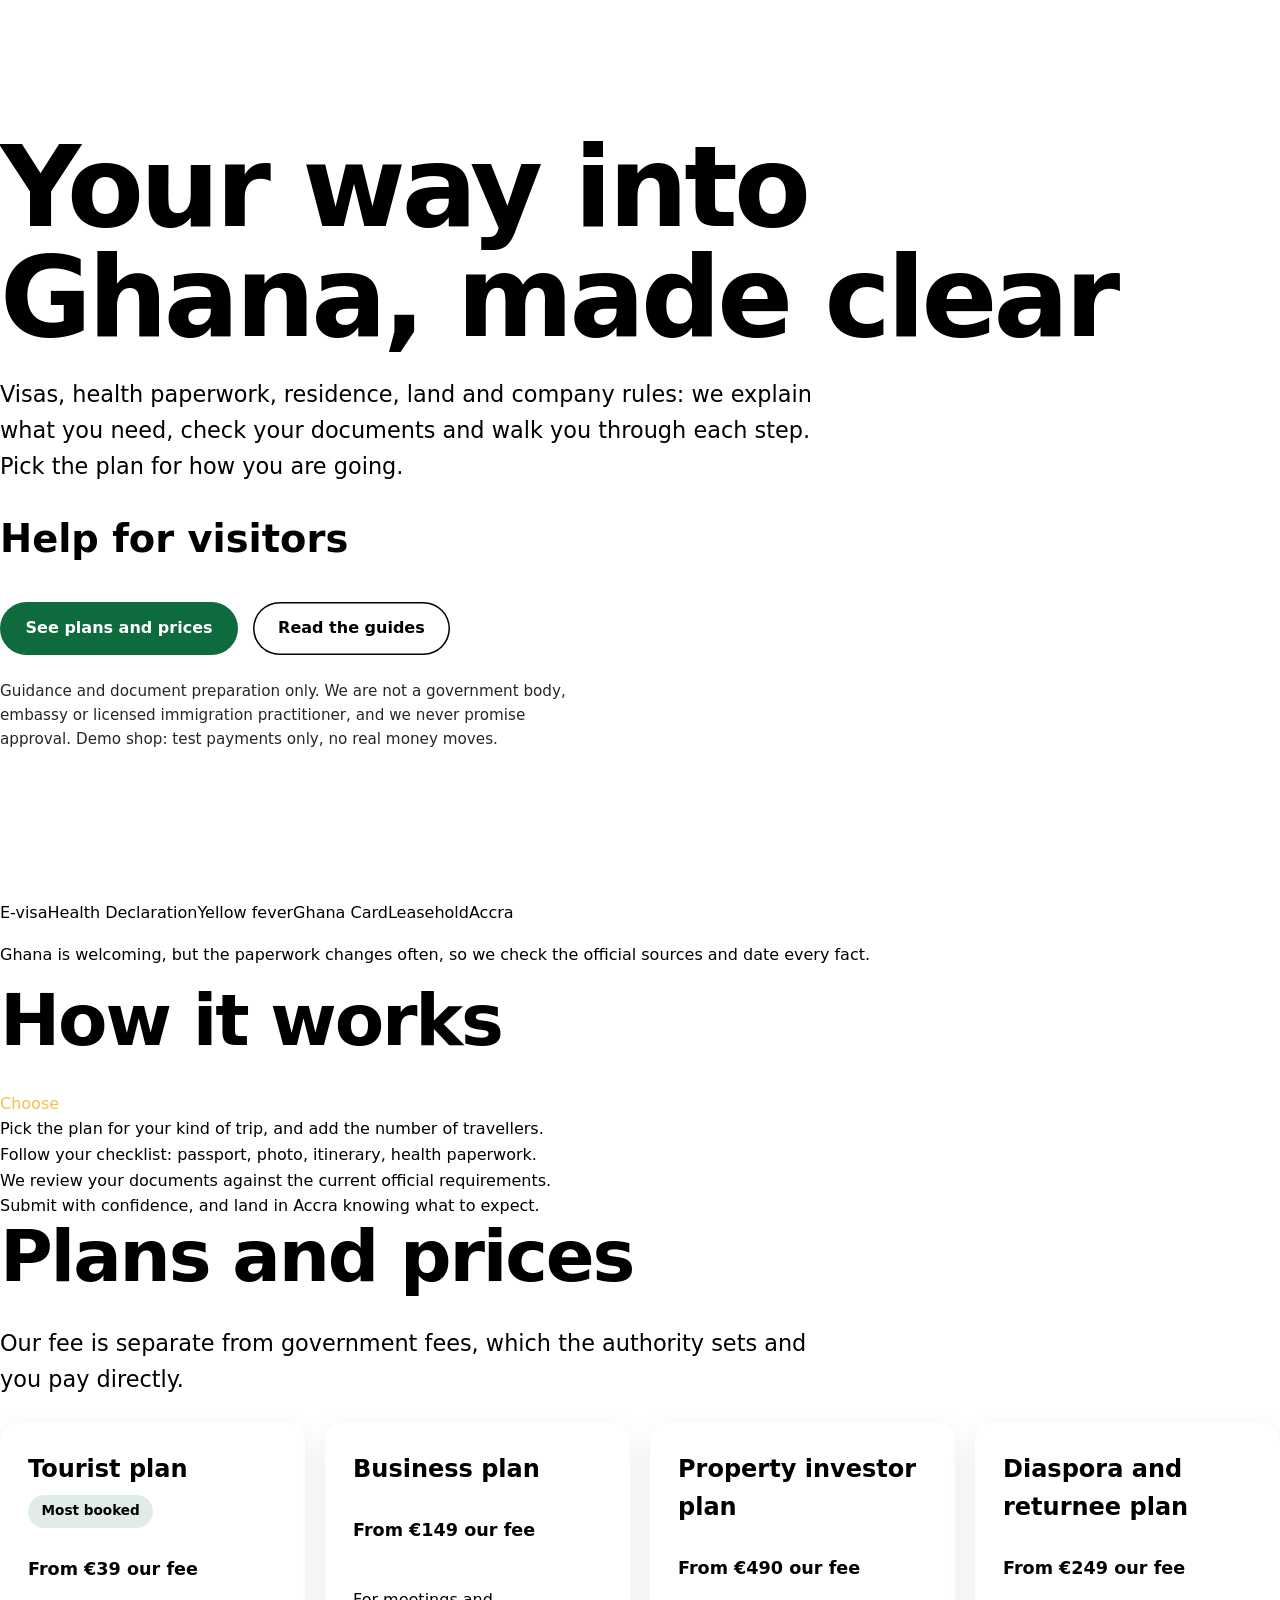
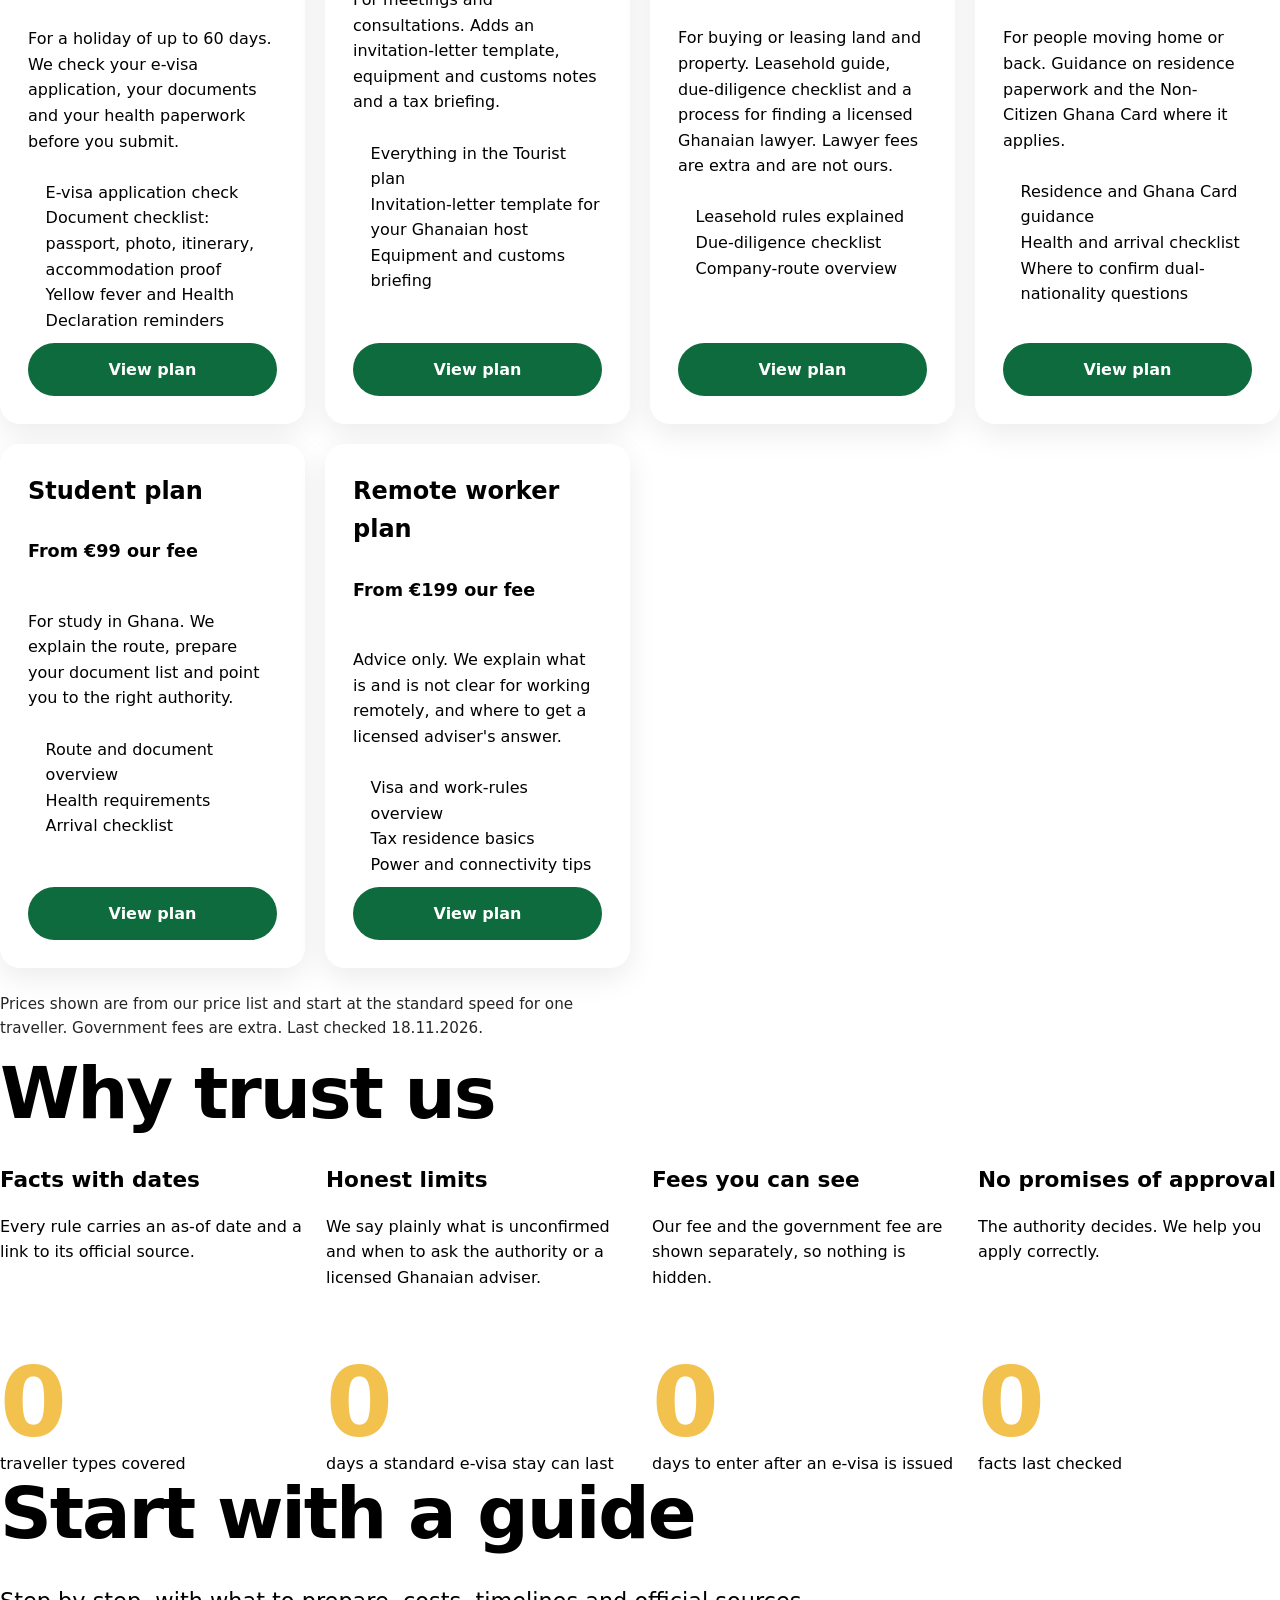
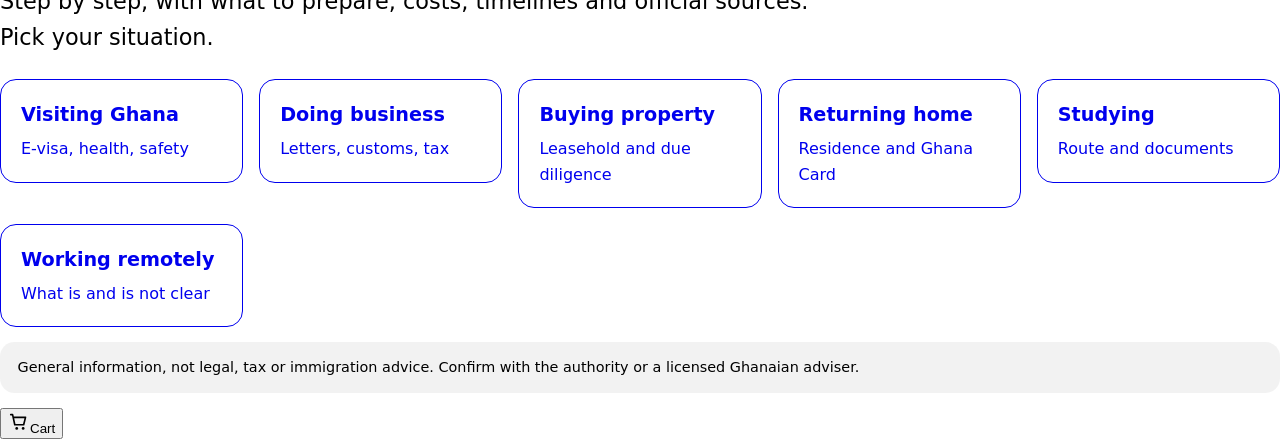
==== index.html @ 6888fafd "Home page: hero, plans with prices from the catalog, how it works, trust, guide entry points" ====
<!doctype html>
<html lang="en">
<head>
<meta charset="utf-8">
<meta name="viewport" content="width=device-width, initial-scale=1">
<title>Come to Ghana | Help with your visit, move or investment</title>
<meta name="description" content="Guidance and document preparation for visiting, working, studying, returning to or investing in Ghana. Plans from a clear price, plus step-by-step guides. Demo shop: test payments only.">
<link rel="stylesheet" href="css/tokens.css"> <link rel="stylesheet" href="css/layout.css"> <link rel="stylesheet" href="css/site.css"> <link rel="stylesheet" href="css/shop/core.css">
<script defer src="js/nav.js"></script> <script defer src="js/motion.js"></script> <script defer src="js/app.js"></script> <script defer src="js/shop/core.js"></script> <script defer src="js/shop/cart.js"></script>
<style>
  @view-transition { navigation: auto; }
  .home-hero { min-height: 100svh; display: flex; flex-direction: column; justify-content: center; }
  .home-hero h1 { font-size: clamp(3rem, 9vw, 7rem); letter-spacing: -.035em; line-height: .98; margin: 0 0 1.5rem; max-width: 15ch; }
  .home-lede { max-width: 58ch; font-size: clamp(1.1rem, 2vw, 1.4rem); margin: 0 0 1.5rem; }
  .home-kinetic { font-weight: 700; font-size: clamp(1.4rem, 3.4vw, 2.4rem); margin: 0 0 2rem; }
  .home-cta { display: flex; flex-wrap: wrap; gap: .9rem; align-items: center; }
  .home-note { font-size: .95rem; opacity: .85; margin-top: 1.5rem; max-width: 60ch; }
  .home-h2 { font-size: clamp(2.2rem, 6vw, 4.5rem); letter-spacing: -.03em; line-height: 1.05; margin: 0 0 2rem; max-width: 18ch; }
  .home-plans { list-style: none; margin: 0; padding: 0; display: grid; gap: 1.25rem; grid-template-columns: repeat(auto-fill, minmax(min(100%, 18rem), 1fr)); }
  .home-plans li { display: flex; flex-direction: column; gap: .6rem; }
  .home-plans h3 { margin: 0; font-size: 1.5rem; }
  .home-plans .home-from { font-size: 1.1rem; font-weight: 700; }
  .home-plans ul { padding-left: 1.1rem; margin: 0; flex: 1; }
  .home-trust { display: grid; gap: 2rem 1.5rem; grid-template-columns: repeat(auto-fit, minmax(14rem, 1fr)); margin-top: 2rem; }
  .home-trust h3 { font-size: 1.35rem; margin: 0 0 .4rem; }
  .home-stats { display: grid; gap: 2rem 1.5rem; grid-template-columns: repeat(auto-fit, minmax(12rem, 1fr)); }
  .home-stat strong { display: block; font-size: clamp(3.5rem, 8vw, 6rem); letter-spacing: -.03em; line-height: 1; color: var(--accent-bright, #f5c542); }
  .home-ways { list-style: none; margin: 0; padding: 0; display: grid; gap: 1rem; grid-template-columns: repeat(auto-fit, minmax(14rem, 1fr)); }
  .home-ways a { display: block; padding: 1.25rem; border-radius: 1rem; border: 1.5px solid currentColor; text-decoration: none; font-weight: 700; font-size: 1.2rem; transition: transform .3s cubic-bezier(.2,.7,.2,1); }
  .home-ways a:hover { transform: translateY(-3px); }
  .home-ways small { display: block; font-weight: 400; margin-top: .3rem; }
  .scrolly-word { color: var(--accent-bright, #f5c542); }
</style>
</head>
<body>
<main id="main">
  <section class="band home-hero">
    <h1 data-words>Your way into Ghana, made clear</h1>
    <p class="home-lede">Visas, health paperwork, residence, land and company rules: we explain what you need, check your documents and walk you through each step. Pick the plan for how you are going.</p>
    <p class="home-kinetic">Help for <span class="hv-rotate" data-words="visitors|business travellers|property investors|returning families|students|remote workers">visitors</span></p>
    <div class="home-cta">
      <a class="shop-btn" href="pages/services.html">See plans and prices</a>
      <a class="shop-btn shop-btn--ghost" href="pages/guides/index.html">Read the guides</a>
    </div>
    <p class="home-note">Guidance and document preparation only. We are not a government body, embassy or licensed immigration practitioner, and we never promise approval. Demo shop: test payments only, no real money moves.</p>
  </section>

  <div class="hv-marquee"><div class="hv-marquee-track">
    <span>E-visa</span><span>Health Declaration</span><span>Yellow fever</span><span>Ghana Card</span><span>Leasehold</span><span>Accra</span>
  </div></div>

  <section class="band">
    <p class="hv-statement">Ghana is welcoming, but the paperwork changes often, so we check the official sources and date every fact.</p>
  </section>

  <section class="band band--dark" data-scrolly>
    <h2 class="home-h2">How it works</h2>
    <div class="hv-scrolly">
      <div class="hv-scrolly-word scrolly-word" aria-hidden="true">Choose</div>
      <div class="hv-scrolly-steps">
        <div data-step data-word="Choose">Pick the plan for your kind of trip, and add the number of travellers.</div>
        <div data-step data-word="Prepare">Follow your checklist: passport, photo, itinerary, health paperwork.</div>
        <div data-step data-word="Check">We review your documents against the current official requirements.</div>
        <div data-step data-word="Go">Submit with confidence, and land in Accra knowing what to expect.</div>
      </div>
    </div>
  </section>

  <section class="band" aria-labelledby="plans-h">
    <h2 id="plans-h" class="home-h2">Plans and prices</h2>
    <p class="home-lede">Our fee is separate from government fees, which the authority sets and you pay directly.</p>
    <ul class="home-plans" id="home-plans">
      <li class="shop-card"><h3>Tourist, Business, Property, Returnee, Student, Remote</h3><p>See every plan and what it includes.</p><a class="shop-btn" href="pages/services.html">Open the services page</a></li>
    </ul>
    <p class="home-note">Prices shown are from our price list and start at the standard speed for one traveller. Government fees are extra. Last checked 18.11.2026.</p>
  </section>

  <section class="band band--dark" aria-labelledby="trust-h">
    <h2 id="trust-h" class="home-h2">Why trust us</h2>
    <div class="home-trust">
      <div><h3>Facts with dates</h3><p>Every rule carries an as-of date and a link to its official source.</p></div>
      <div><h3>Honest limits</h3><p>We say plainly what is unconfirmed and when to ask the authority or a licensed Ghanaian adviser.</p></div>
      <div><h3>Fees you can see</h3><p>Our fee and the government fee are shown separately, so nothing is hidden.</p></div>
      <div><h3>No promises of approval</h3><p>The authority decides. We help you apply correctly.</p></div>
    </div>
    <div class="home-stats" style="margin-top:3rem">
      <div class="home-stat"><strong data-count="6">0</strong><span>traveller types covered</span></div>
      <div class="home-stat"><strong data-count="60">0</strong><span>days a standard e-visa stay can last</span></div>
      <div class="home-stat"><strong data-count="90">0</strong><span>days to enter after an e-visa is issued</span></div>
      <div class="home-stat"><strong data-count="18" data-suffix=".11.2026">0</strong><span>facts last checked</span></div>
    </div>
  </section>

  <section class="band" aria-labelledby="guides-h">
    <h2 id="guides-h" class="home-h2">Start with a guide</h2>
    <p class="home-lede">Step by step, with what to prepare, costs, timelines and official sources. Pick your situation.</p>
    <ul class="home-ways">
      <li><a href="pages/guides/tourist.html">Visiting Ghana<small>E-visa, health, safety</small></a></li>
      <li><a href="pages/guides/business.html">Doing business<small>Letters, customs, tax</small></a></li>
      <li><a href="pages/guides/property.html">Buying property<small>Leasehold and due diligence</small></a></li>
      <li><a href="pages/guides/diaspora.html">Returning home<small>Residence and Ghana Card</small></a></li>
      <li><a href="pages/guides/student.html">Studying<small>Route and documents</small></a></li>
      <li><a href="pages/guides/remote-work.html">Working remotely<small>What is and is not clear</small></a></li>
    </ul>
    <p class="guide-note">General information, not legal, tax or immigration advice. Confirm with the authority or a licensed Ghanaian adviser.</p>
  </section>
</main>
</body>
</html>
---- css/tokens.css ----
/* Come to Ghana: design tokens (Designer lane). Trustworthy and clear.
   Palette: warm paper + deep ink-green neutrals, ONE accent (forest green); warm gold appears only as the accent on dark bands.
   Contrast (AA, measured): --ink on --bg 15.5:1; --ink-soft 7.8:1; --muted 5.1:1; --on-accent on --accent 6.6:1;
   --accent on --bg 6.2:1; --on-dark on --bg-dark 15.2:1; --accent-bright (gold) on --bg-dark 10.3:1.
   Type: system fonts only; serif display for authority, sans body for clarity; clamp() scale, tight tracking on large type.
   Motion: one ease, 400-900 ms, 60 ms stagger; animate transform/opacity/filter only. */
:root {
  color-scheme: light;

  /* Palette: light */
  --bg: #faf8f3;
  --bg-alt: #f0ece1;
  --surface: #ffffff;
  --surface-2: #f5f2ea;
  --ink: #10231a;
  --ink-soft: #3f5348;
  --muted: #5c6e63;
  --line: #ded9ca;

  /* Palette: dark bands */
  --bg-dark: #0a1f16;
  --bg-dark-2: #123325;
  --on-dark: #f3f1e8;
  --on-dark-soft: #a9bfb1;
  --line-dark: #22432f;

  /* Accent (one) */
  --accent: #0d6b3d;
  --accent-2: #14884f;          /* hover / gradient partner */
  --accent-bright: #f2c14e;     /* accent on dark backgrounds */
  --accent-soft: #dcefe2;
  --on-accent: #ffffff;

  /* Status */
  --ok: #1d7a4d;
  --warn: #b4540a;
  --danger: #b3261e;
  --danger-soft: #fbe6e3;

  /* Gradients and glow (CSS only) */
  --grad-accent: linear-gradient(120deg, #0d6b3d 0%, #1f9a5c 55%, #f2c14e 100%);
  --grad-text: linear-gradient(100deg, #0d6b3d 0%, #2a9d62 50%, #0d6b3d 100%);
  --grad-dark: radial-gradient(120% 80% at 80% 0%, #17482f 0%, #0a1f16 60%);
  --glow: 0 0 80px rgba(242, 193, 78, .25);

  /* Type */
  --font-body: system-ui, -apple-system, "Segoe UI", Roboto, "Helvetica Neue", Arial, sans-serif;
  --font-display: ui-serif, "Iowan Old Style", "Palatino Linotype", Palatino, Georgia, serif;
  --font-mono: ui-monospace, SFMono-Regular, Menlo, Consolas, monospace;

  --fs-xs: .8125rem;
  --fs-sm: .9375rem;
  --fs-base: 1.0625rem;
  --fs-lg: clamp(1.2rem, 1.1rem + .5vw, 1.45rem);
  --fs-xl: clamp(1.5rem, 1.2rem + 1.4vw, 2.25rem);
  --fs-2xl: clamp(2rem, 1.4rem + 3vw, 3.75rem);
  --fs-3xl: clamp(2.75rem, 1.6rem + 6vw, 6rem);
  --fs-hero: clamp(3.25rem, 1.5rem + 9vw, 8rem);
  --fs-giant: clamp(5rem, 2rem + 18vw, 16rem);      /* marquee, scrollytelling word */
  --fs-step: clamp(1.5rem, 1.1rem + 1.6vw, 2.5rem); /* scrollytelling step text */

  --lh-tight: .95;
  --lh-snug: 1.15;
  --lh-body: 1.6;
  --track-display: -.04em;
  --track-heading: -.025em;
  --track-label: .12em;
  --measure: 65ch;

  /* Spacing */
  --space-1: .25rem;
  --space-2: .5rem;
  --space-3: .75rem;
  --space-4: 1rem;
  --space-5: 1.5rem;
  --space-6: 2.5rem;
  --space-7: 4rem;
  --space-section: clamp(5rem, 12vw, 10rem);
  --gutter: clamp(1.25rem, 5vw, 4rem);
  --max-w: 76rem;

  /* Shape and depth */
  --radius-sm: .5rem;
  --radius: 1rem;
  --radius-lg: 1.75rem;
  --radius-pill: 999px;
  --shadow-sm: 0 1px 2px rgba(16, 35, 26, .06), 0 2px 8px rgba(16, 35, 26, .05);
  --shadow: 0 8px 30px rgba(16, 35, 26, .09);
  --shadow-lg: 0 24px 60px rgba(16, 35, 26, .16);
  --focus: 0 0 0 3px var(--bg), 0 0 0 5px var(--accent);

  /* Motion */
  --ease: cubic-bezier(.2, .7, .2, 1);
  --dur-fast: 400ms;
  --dur: 650ms;
  --dur-slow: 900ms;
  --stagger: 60ms;
  --rise: 1.25rem;              /* reveal travel distance */
  --blur-in: 8px;               /* reveal start blur */
  --marquee-speed: 60s;
}

@media (prefers-reduced-motion: reduce) {
  :root {
    --dur-fast: 0ms;
    --dur: 0ms;
    --dur-slow: 0ms;
    --stagger: 0ms;
    --rise: 0px;
    --blur-in: 0px;
    --marquee-speed: 0s;
  }
}

/* Reusable CSS-only accent */
.text-grad {
  background: var(--grad-text);
  background-size: 200% 100%;
  -webkit-background-clip: text;
  background-clip: text;
  color: transparent;
}
---- css/site.css ----
/* Come to Ghana: site-wide base. Tokens in tokens.css, layout in layout.css, shop parts in css/shop/. */
@view-transition { navigation: auto; }
html { scroll-behavior: smooth; }
body { margin: 0; font-family: var(--font-body, system-ui, -apple-system, "Segoe UI", sans-serif); line-height: 1.6; }
.guide-note { font-size: .9rem; padding: .9rem 1.1rem; border-radius: .9rem; background: rgba(0,0,0,.05); }
.sr-only { position: absolute; width: 1px; height: 1px; overflow: hidden; clip: rect(0 0 0 0); white-space: nowrap; }
---- css/shop/core.css ----
/* Come to Ghana: shared shop components (buttons, chips, sheets, toasts, test-money label). */
.shop-btn { display: inline-flex; align-items: center; justify-content: center; gap: .5rem; padding: .85rem 1.6rem; border: 0; border-radius: 999px; font: inherit; font-weight: 600; cursor: pointer; text-decoration: none; background: var(--accent, #006b3f); color: var(--on-accent, #fff); transition: transform .3s cubic-bezier(.2,.7,.2,1), box-shadow .3s; }
.shop-btn:hover { transform: translateY(-2px); box-shadow: 0 8px 22px rgba(0,0,0,.2); }
.shop-btn:disabled { opacity: .5; cursor: not-allowed; transform: none; box-shadow: none; }
.shop-btn--ghost { background: transparent; color: inherit; box-shadow: inset 0 0 0 1.5px currentColor; }
.shop-chip { display: inline-block; padding: .35rem .85rem; border-radius: 999px; font-size: .85rem; font-weight: 600; background: rgba(0,107,63,.12); color: inherit; }
.shop-chip[aria-pressed="true"] { background: var(--accent, #006b3f); color: var(--on-accent, #fff); }
.shop-card { border-radius: 1.25rem; padding: clamp(1.1rem, 3vw, 1.75rem); background: var(--surface, #fff); box-shadow: 0 10px 30px rgba(0,0,0,.08); }
.shop-price { font-weight: 700; letter-spacing: -.01em; font-variant-numeric: tabular-nums; }
.shop-field { display: grid; gap: .35rem; margin-block: 1rem; }
.shop-field label { font-weight: 600; }
.shop-field :is(input, select, textarea) { font: inherit; padding: .75rem 1rem; border: 1.5px solid #8a94a0; border-radius: .75rem; background: #fff; color: #111; }
.shop-error { color: #b42318; font-size: .9rem; }
.shop-sheet-backdrop { position: fixed; inset: 0; background: rgba(0,0,0,.5); opacity: 0; pointer-events: none; transition: opacity .3s; z-index: 90; }
.shop-sheet-backdrop.is-open { opacity: 1; pointer-events: auto; }
.shop-sheet { position: fixed; inset: auto 0 0 0; max-height: 88svh; overflow: auto; background: var(--surface, #fff); color: #111; border-radius: 1.5rem 1.5rem 0 0; padding: 1.5rem; transform: translateY(100%); transition: transform .45s cubic-bezier(.2,.7,.2,1); z-index: 100; }
.shop-sheet.is-open { transform: none; }
@media (min-width: 48rem) { .shop-sheet--side { inset: 0 0 0 auto; width: min(26rem, 100%); max-height: none; border-radius: 1.5rem 0 0 1.5rem; transform: translateX(100%); } .shop-sheet--side.is-open { transform: none; } }
.shop-toasts { position: fixed; left: 50%; bottom: 1.25rem; transform: translateX(-50%); display: grid; gap: .5rem; z-index: 200; }
.shop-toast { padding: .7rem 1.2rem; border-radius: 999px; background: #111; color: #fff; font-weight: 600; box-shadow: 0 8px 24px rgba(0,0,0,.3); animation: shop-toast-in .4s cubic-bezier(.2,.7,.2,1); transition: opacity .4s; }
.shop-toast.is-out { opacity: 0; }
@keyframes shop-toast-in { from { opacity: 0; transform: translateY(12px); } }
.shop-testmoney { font-size: .9rem; font-weight: 600; padding: .6rem 1rem; border-radius: .75rem; background: #fff4d6; color: #5c4200; }
.shop-btn:focus-visible, .shop-chip:focus-visible, .shop-field :is(input, select, textarea):focus-visible { outline: 3px solid var(--accent, #006b3f); outline-offset: 3px; }
@media (prefers-reduced-motion: reduce) { .shop-sheet, .shop-sheet-backdrop, .shop-btn, .shop-toast { transition: none; animation: none; } }
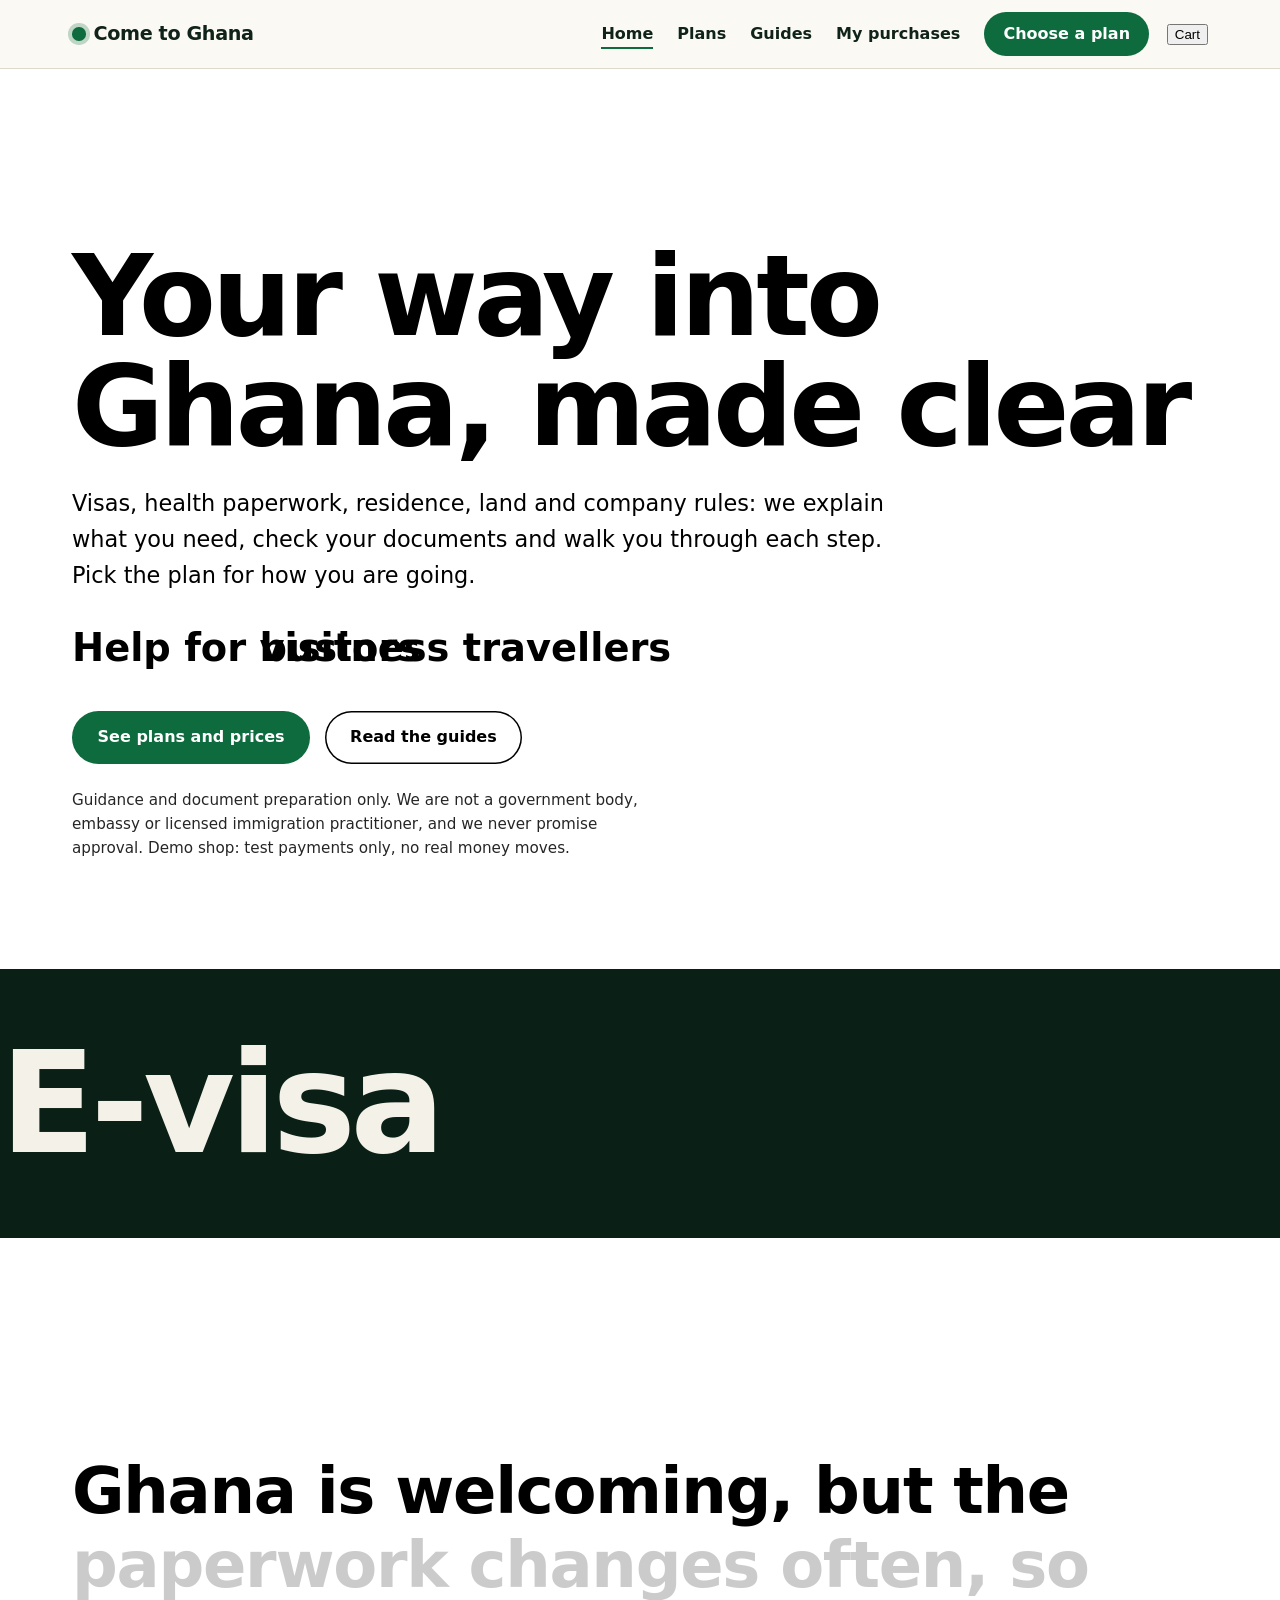
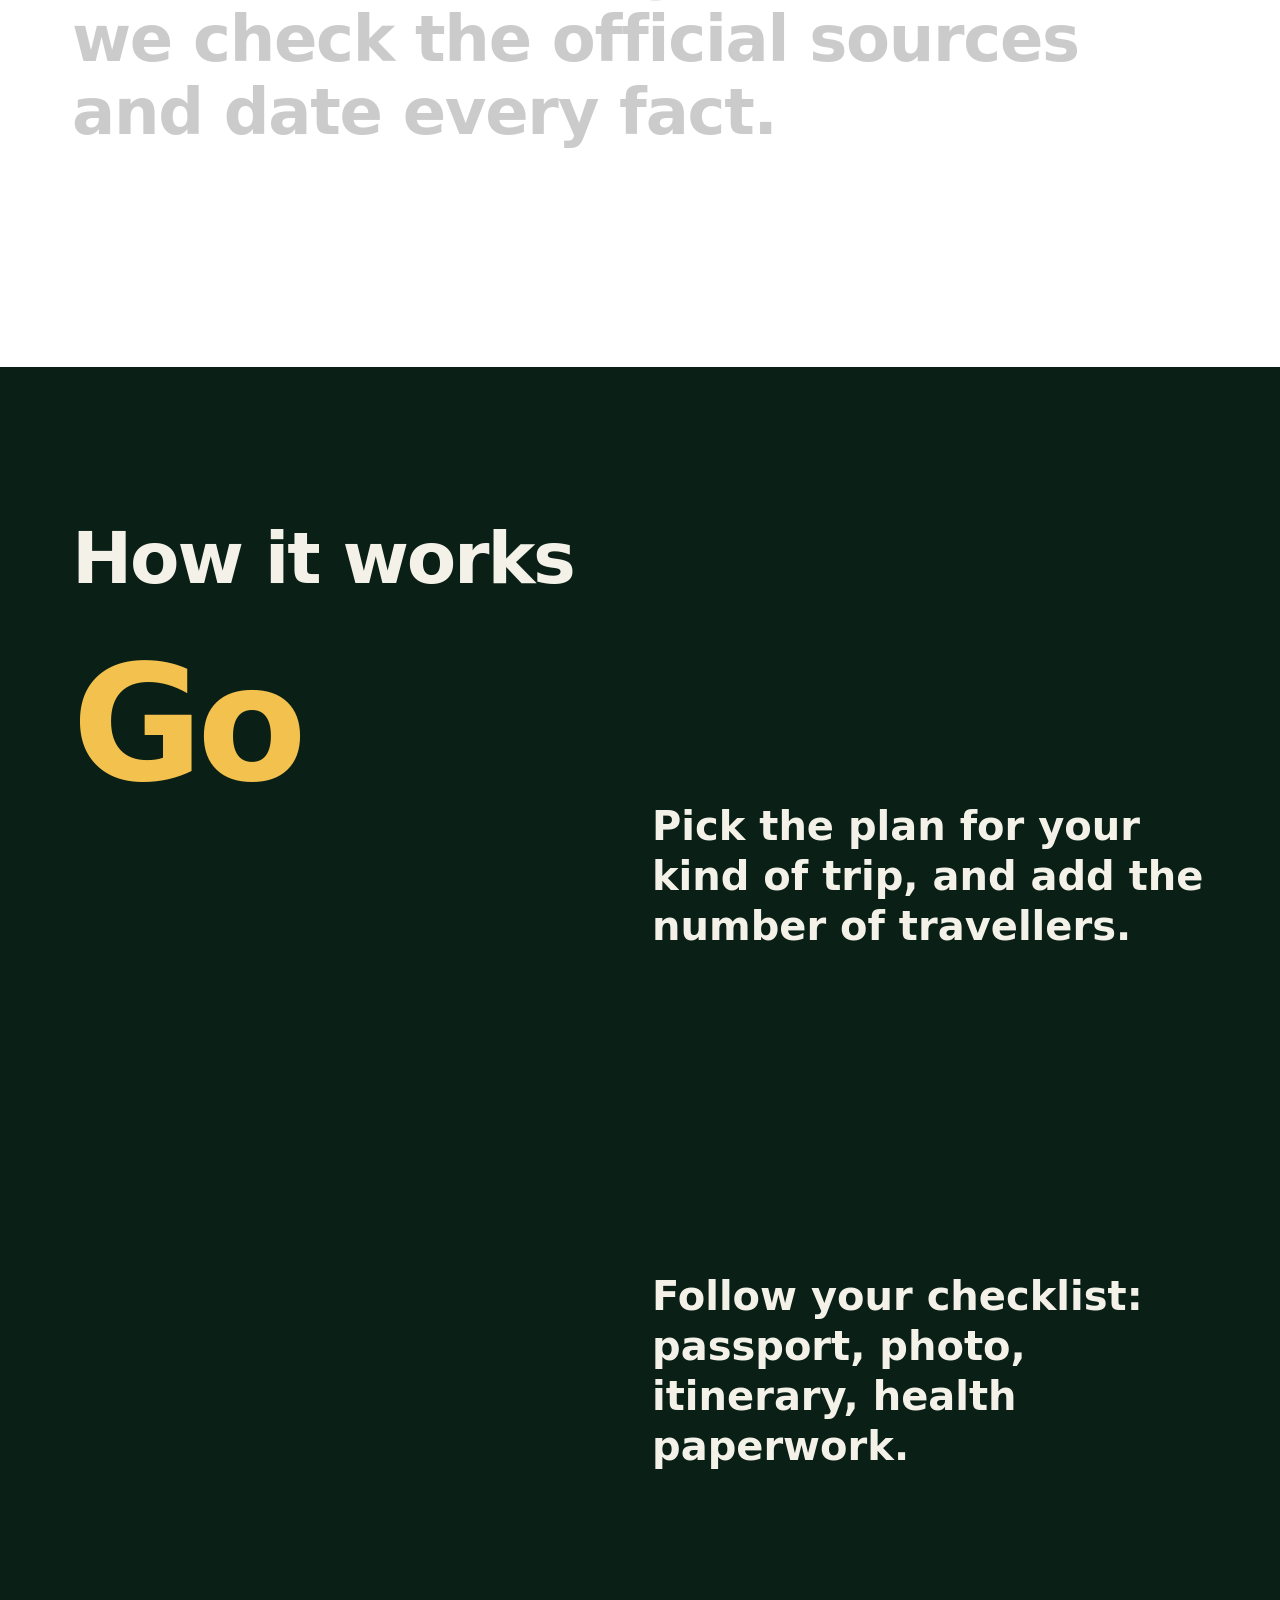
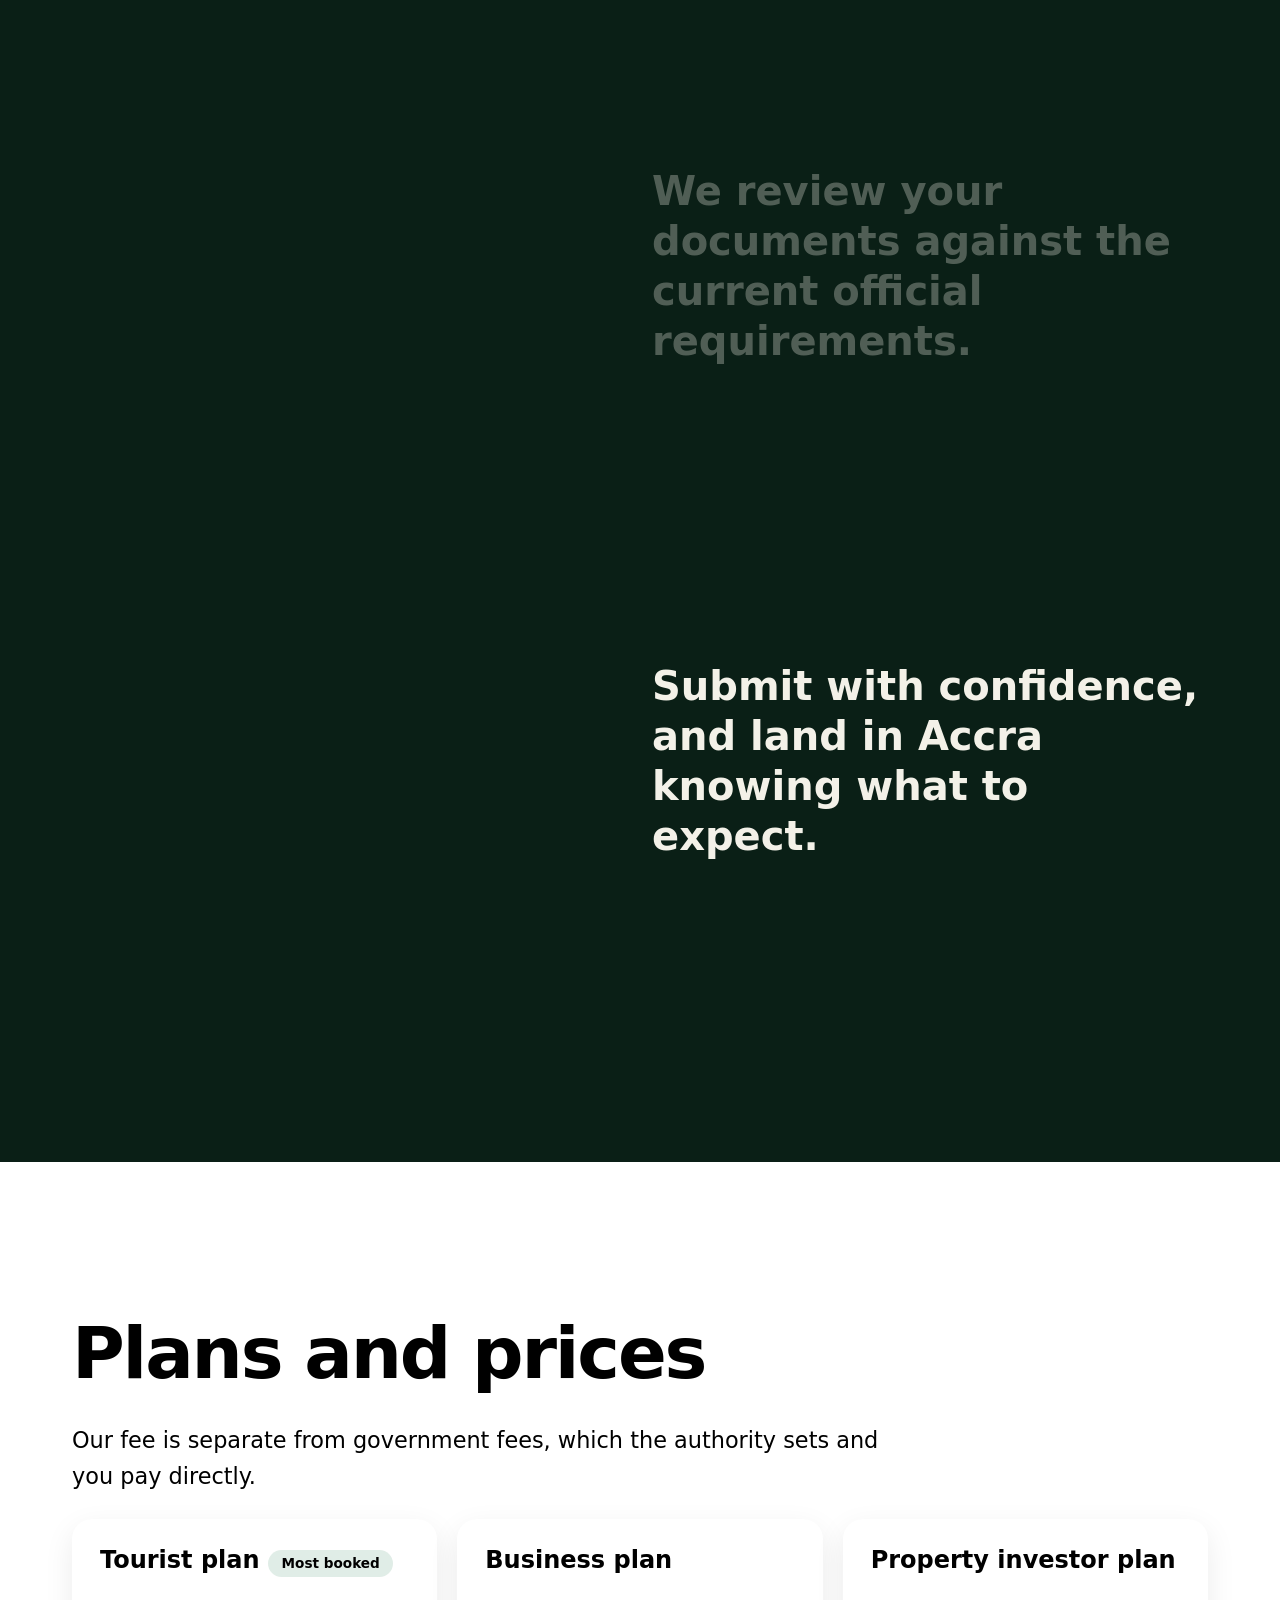
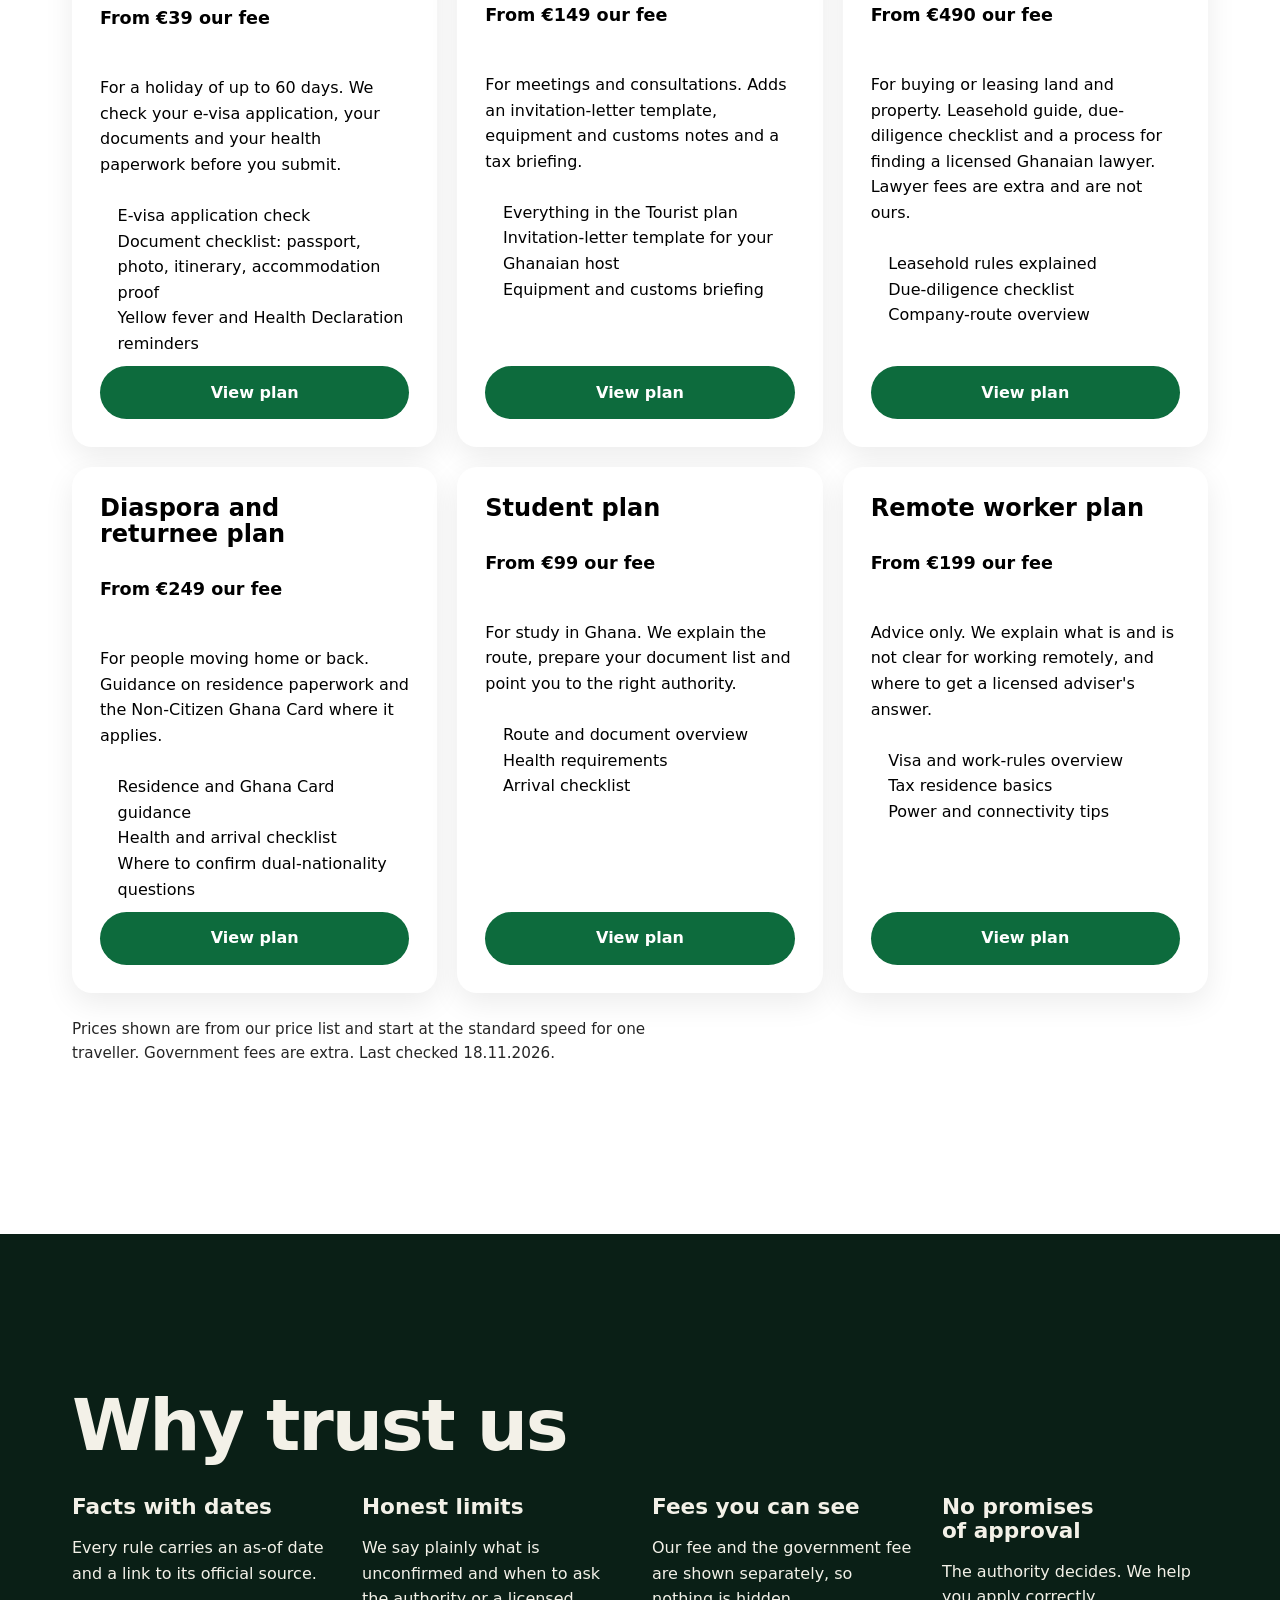
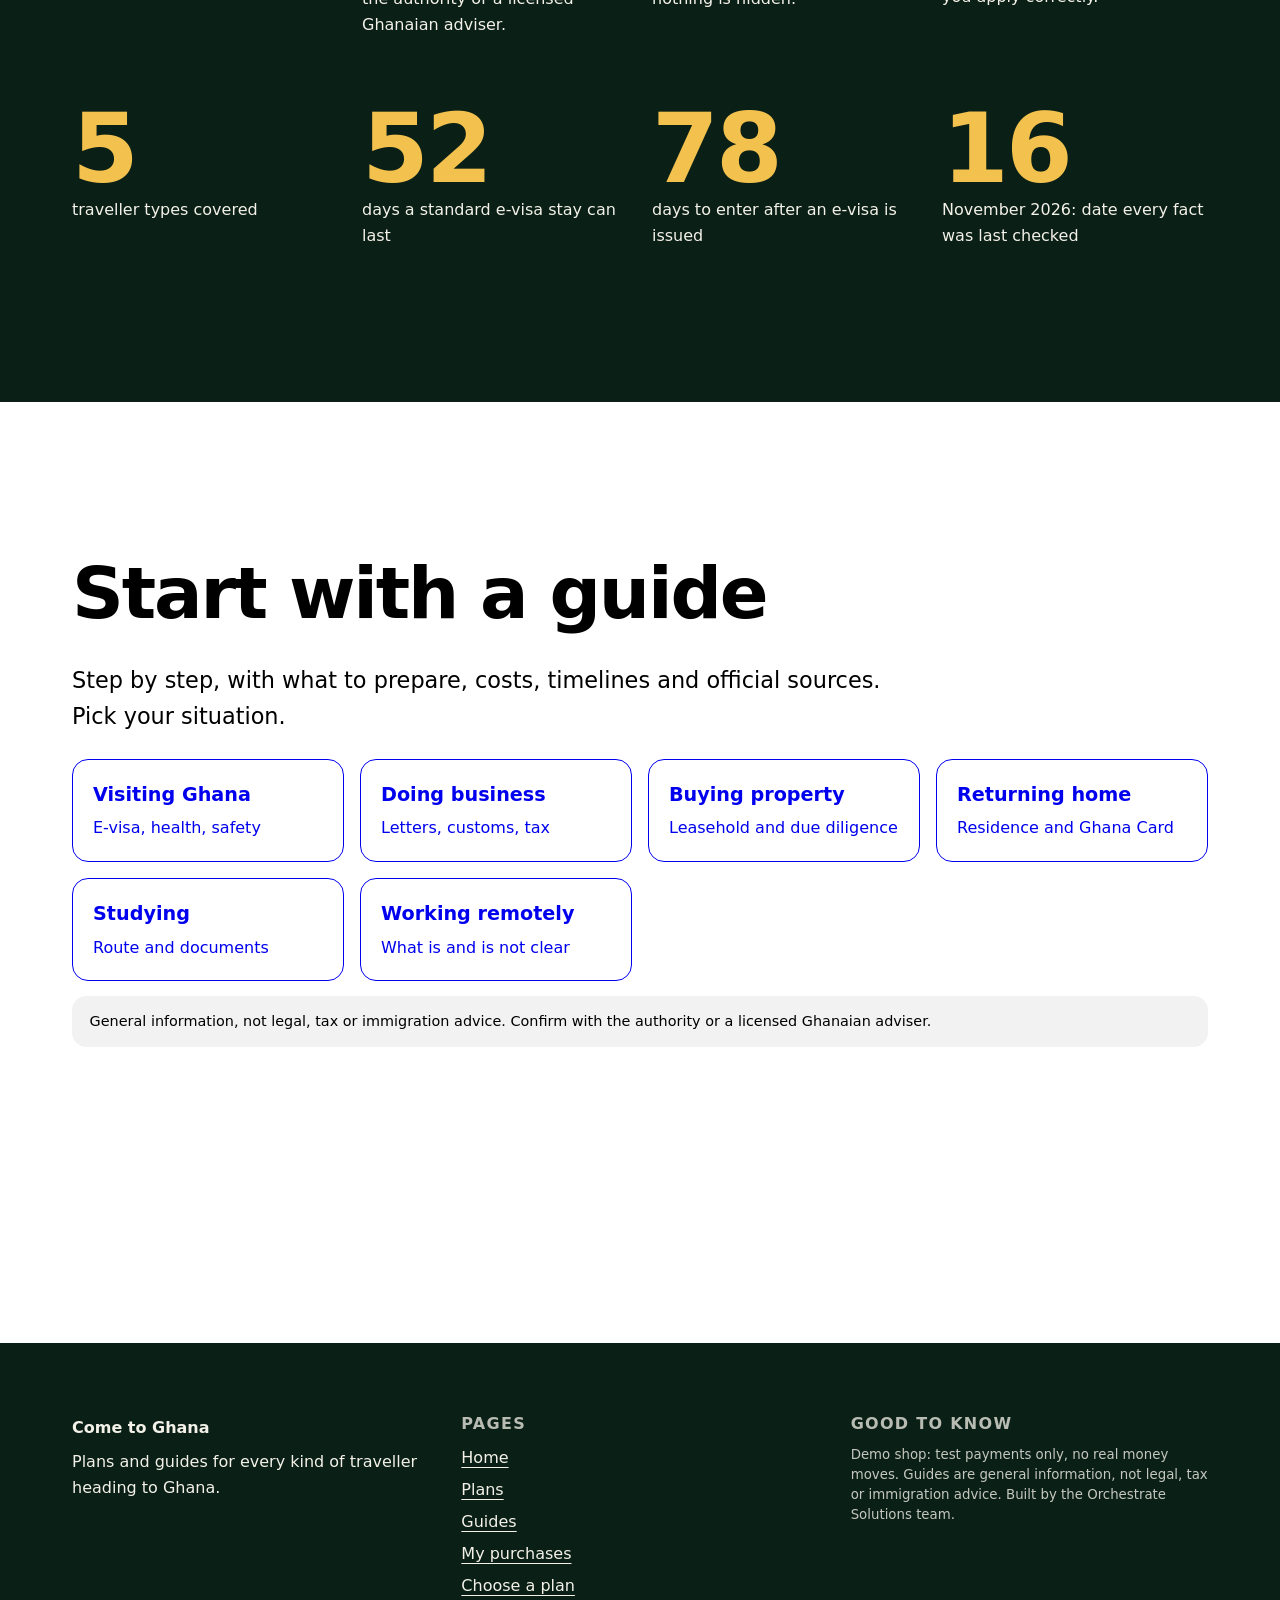
==== commit fd468245: "Home: fix cut-off date stat, use the shared section classes" ====
--- a/index.html
+++ b/index.html
@@ -9,7 +9,8 @@
 <script defer src="js/nav.js"></script> <script defer src="js/motion.js"></script> <script defer src="js/app.js"></script> <script defer src="js/shop/core.js"></script> <script defer src="js/shop/cart.js"></script>
 <style>
   @view-transition { navigation: auto; }
-  .home-hero { min-height: 100svh; display: flex; flex-direction: column; justify-content: center; }
+  .home-hero > .hv-wrap { min-height: calc(100svh - 12rem); display: flex; flex-direction: column; justify-content: center; }
+  .home-hero { min-height: 100svh; padding-block: clamp(6rem, 10vw, 8rem) 3rem; display: flex; flex-direction: column; justify-content: center; }
   .home-hero h1 { font-size: clamp(3rem, 9vw, 7rem); letter-spacing: -.035em; line-height: .98; margin: 0 0 1.5rem; max-width: 15ch; }
   .home-lede { max-width: 58ch; font-size: clamp(1.1rem, 2vw, 1.4rem); margin: 0 0 1.5rem; }
   .home-kinetic { font-weight: 700; font-size: clamp(1.4rem, 3.4vw, 2.4rem); margin: 0 0 2rem; }
@@ -24,7 +25,7 @@
   .home-trust { display: grid; gap: 2rem 1.5rem; grid-template-columns: repeat(auto-fit, minmax(14rem, 1fr)); margin-top: 2rem; }
   .home-trust h3 { font-size: 1.35rem; margin: 0 0 .4rem; }
   .home-stats { display: grid; gap: 2rem 1.5rem; grid-template-columns: repeat(auto-fit, minmax(12rem, 1fr)); }
-  .home-stat strong { display: block; font-size: clamp(3.5rem, 8vw, 6rem); letter-spacing: -.03em; line-height: 1; color: var(--accent-bright, #f5c542); }
+  .home-stat strong { display: block; overflow-wrap: anywhere; font-size: clamp(3.5rem, 8vw, 6rem); letter-spacing: -.03em; line-height: 1; color: var(--accent-bright, #f5c542); }
   .home-ways { list-style: none; margin: 0; padding: 0; display: grid; gap: 1rem; grid-template-columns: repeat(auto-fit, minmax(14rem, 1fr)); }
   .home-ways a { display: block; padding: 1.25rem; border-radius: 1rem; border: 1.5px solid currentColor; text-decoration: none; font-weight: 700; font-size: 1.2rem; transition: transform .3s cubic-bezier(.2,.7,.2,1); }
   .home-ways a:hover { transform: translateY(-3px); }
@@ -34,7 +35,8 @@
 </head>
 <body>
 <main id="main">
-  <section class="band home-hero">
+  <section class="hv-section home-hero hv-full">
+<div class="hv-wrap">
     <h1 data-words>Your way into Ghana, made clear</h1>
     <p class="home-lede">Visas, health paperwork, residence, land and company rules: we explain what you need, check your documents and walk you through each step. Pick the plan for how you are going.</p>
     <p class="home-kinetic">Help for <span class="hv-rotate" data-words="visitors|business travellers|property investors|returning families|students|remote workers">visitors</span></p>
@@ -43,17 +45,21 @@
       <a class="shop-btn shop-btn--ghost" href="pages/guides/index.html">Read the guides</a>
     </div>
     <p class="home-note">Guidance and document preparation only. We are not a government body, embassy or licensed immigration practitioner, and we never promise approval. Demo shop: test payments only, no real money moves.</p>
-  </section>
+  </div>
+</section>
 
   <div class="hv-marquee"><div class="hv-marquee-track">
     <span>E-visa</span><span>Health Declaration</span><span>Yellow fever</span><span>Ghana Card</span><span>Leasehold</span><span>Accra</span>
   </div></div>
 
-  <section class="band">
+  <section class="hv-section">
+<div class="hv-wrap">
     <p class="hv-statement">Ghana is welcoming, but the paperwork changes often, so we check the official sources and date every fact.</p>
-  </section>
+  </div>
+</section>
 
-  <section class="band band--dark" data-scrolly>
+  <section class="hv-section hv-dark hv-full" data-scrolly>
+<div class="hv-wrap">
     <h2 class="home-h2">How it works</h2>
     <div class="hv-scrolly">
       <div class="hv-scrolly-word scrolly-word" aria-hidden="true">Choose</div>
@@ -64,18 +70,22 @@
         <div data-step data-word="Go">Submit with confidence, and land in Accra knowing what to expect.</div>
       </div>
     </div>
-  </section>
+  </div>
+</section>
 
-  <section class="band" aria-labelledby="plans-h">
+  <section class="hv-section" aria-labelledby="plans-h">
+<div class="hv-wrap">
     <h2 id="plans-h" class="home-h2">Plans and prices</h2>
     <p class="home-lede">Our fee is separate from government fees, which the authority sets and you pay directly.</p>
     <ul class="home-plans" id="home-plans">
       <li class="shop-card"><h3>Tourist, Business, Property, Returnee, Student, Remote</h3><p>See every plan and what it includes.</p><a class="shop-btn" href="pages/services.html">Open the services page</a></li>
     </ul>
     <p class="home-note">Prices shown are from our price list and start at the standard speed for one traveller. Government fees are extra. Last checked 18.11.2026.</p>
-  </section>
+  </div>
+</section>
 
-  <section class="band band--dark" aria-labelledby="trust-h">
+  <section class="hv-section hv-dark hv-full" aria-labelledby="trust-h">
+<div class="hv-wrap">
     <h2 id="trust-h" class="home-h2">Why trust us</h2>
     <div class="home-trust">
       <div><h3>Facts with dates</h3><p>Every rule carries an as-of date and a link to its official source.</p></div>
@@ -87,11 +97,13 @@
       <div class="home-stat"><strong data-count="6">0</strong><span>traveller types covered</span></div>
       <div class="home-stat"><strong data-count="60">0</strong><span>days a standard e-visa stay can last</span></div>
       <div class="home-stat"><strong data-count="90">0</strong><span>days to enter after an e-visa is issued</span></div>
-      <div class="home-stat"><strong data-count="18" data-suffix=".11.2026">0</strong><span>facts last checked</span></div>
+      <div class="home-stat"><strong data-count="18">0</strong><span>November 2026: date every fact was last checked</span></div>
     </div>
-  </section>
+  </div>
+</section>
 
-  <section class="band" aria-labelledby="guides-h">
+  <section class="hv-section" aria-labelledby="guides-h">
+<div class="hv-wrap">
     <h2 id="guides-h" class="home-h2">Start with a guide</h2>
     <p class="home-lede">Step by step, with what to prepare, costs, timelines and official sources. Pick your situation.</p>
     <ul class="home-ways">
@@ -103,7 +115,8 @@
       <li><a href="pages/guides/remote-work.html">Working remotely<small>What is and is not clear</small></a></li>
     </ul>
     <p class="guide-note">General information, not legal, tax or immigration advice. Confirm with the authority or a licensed Ghanaian adviser.</p>
-  </section>
+  </div>
+</section>
 </main>
 </body>
 </html>
--- a/css/layout.css
+++ b/css/layout.css
@@ -0,0 +1,103 @@
+/* Layout, page shell and motion states. Colours and type come from tokens.css. */
+:root { --hv-ease: var(--ease, cubic-bezier(.2,.7,.2,1)); --hv-max: var(--max-w, 76rem); --hv-gutter: clamp(1.1rem, 4vw, 2.5rem); --hv-header-h: 4.25rem; }
+@view-transition { navigation: auto; }
+html { scroll-behavior: smooth; scroll-padding-top: calc(var(--hv-header-h) + 1rem); }
+*, *::before, *::after { box-sizing: border-box; }
+img, svg, video { max-width: 100%; height: auto; }
+main { display: block; min-height: 60svh; }
+h1, h2, h3 { text-wrap: balance; line-height: 1.1; }
+.hv-wrap { max-width: var(--hv-max); margin-inline: auto; padding-inline: var(--hv-gutter); }
+.hv-section { padding-block: clamp(5rem, 12vw, 10rem); }
+.hv-dark { background: var(--bg-dark, #10231a); color: var(--on-dark, #f4f7f4); }
+
+/* Skip link */
+.hv-skip { position: absolute; left: 1rem; top: -4rem; z-index: 400; background: var(--accent, #1f6f43); color: var(--on-accent, #fff); padding: .75rem 1.25rem; border-radius: .75rem; font-weight: 700; text-decoration: none; transition: top .2s; }
+.hv-skip:focus { top: 1rem; }
+
+/* Header and nav */
+.hv-header { position: sticky; top: 0; z-index: 100; backdrop-filter: blur(14px) saturate(1.4); background: color-mix(in srgb, var(--bg, #fff) 86%, transparent); color: var(--ink, #111); border-bottom: 1px solid var(--line, rgba(120,130,140,.25)); transition: box-shadow .3s; }
+.hv-header.is-stuck { box-shadow: 0 6px 24px rgba(0,0,0,.08); }
+.hv-header-in { max-width: var(--hv-max); margin-inline: auto; padding-inline: var(--hv-gutter); min-height: var(--hv-header-h); display: flex; align-items: center; gap: .6rem; }
+.hv-logo { font-weight: 800; font-size: 1.2rem; letter-spacing: -.02em; text-decoration: none; color: inherit; display: inline-flex; align-items: center; gap: .5rem; }
+.hv-logo::before { content: ""; width: .85rem; height: .85rem; border-radius: 50%; background: var(--accent, #1f6f43); box-shadow: 0 0 0 4px color-mix(in srgb, var(--accent, #1f6f43) 25%, transparent); }
+.hv-header-in > .cd-btn { margin-left: auto; margin-right: 0; }
+.hv-nav-toggle { font: inherit; font-weight: 600; background: none; border: 1.5px solid currentColor; color: inherit; border-radius: 999px; padding: .45rem 1rem; cursor: pointer; }
+.hv-nav { position: absolute; inset: 100% 0 auto 0; background: var(--bg, #fff); border-bottom: 1px solid var(--line, rgba(120,130,140,.25)); padding: .5rem var(--hv-gutter) 1.25rem; display: none; box-shadow: 0 20px 30px rgba(0,0,0,.1); }
+.hv-nav.is-open { display: block; }
+.hv-nav ul { list-style: none; margin: 0; padding: 0; display: grid; gap: .15rem; }
+.hv-nav a { display: block; padding: .8rem .25rem; color: inherit; text-decoration: none; font-weight: 600; position: relative; }
+.hv-nav a::after { content: ""; position: absolute; left: 0; right: 0; bottom: .35rem; height: 2px; background: var(--accent, #1f6f43); transform: scaleX(0); transform-origin: left; transition: transform .4s var(--hv-ease); }
+.hv-nav a:hover::after, .hv-nav a[aria-current="page"]::after { transform: scaleX(1); }
+.hv-nav .hv-nav-cta { margin-top: .5rem; text-align: center; background: var(--accent, #1f6f43); color: var(--on-accent, #fff); border-radius: 999px; padding: .8rem 1.25rem; }
+.hv-nav .hv-nav-cta::after { display: none; }
+a:focus-visible, button:focus-visible, summary:focus-visible { outline: 3px solid var(--focus, var(--accent, #1f6f43)); outline-offset: 3px; border-radius: .35rem; }
+@media (min-width: 62rem) {
+  .hv-header-in { justify-content: space-between; }
+  .hv-nav-toggle { display: none; }
+  .hv-nav { position: static; display: block; background: none; border: 0; box-shadow: none; padding: 0; margin-left: auto; }
+  .hv-nav ul { display: flex; align-items: center; gap: 1.5rem; }
+  .hv-nav a { padding: .5rem 0; }
+  .hv-nav .hv-nav-cta { margin: 0; padding: .6rem 1.2rem; }
+  .hv-header-in > .cd-btn { margin-left: .5rem; order: 3; }
+}
+
+/* Footer */
+.hv-footer { margin-top: clamp(4rem, 10vw, 8rem); background: var(--bg-dark, #10231a); color: var(--on-dark, #f4f7f4); padding-block: clamp(2.5rem, 6vw, 4.5rem); }
+.hv-footer-in { max-width: var(--hv-max); margin-inline: auto; padding-inline: var(--hv-gutter); display: grid; gap: 2rem; grid-template-columns: repeat(auto-fit, minmax(14rem, 1fr)); }
+.hv-footer a { color: inherit; text-underline-offset: .25em; }
+.hv-footer h2 { font-size: 1rem; text-transform: uppercase; letter-spacing: .08em; opacity: .75; margin: 0 0 .75rem; }
+.hv-footer ul { list-style: none; margin: 0; padding: 0; display: grid; gap: .4rem; }
+.hv-footer small { opacity: .8; display: block; line-height: 1.5; }
+.hv-footer p { max-width: 40ch; margin: .5rem 0 0; }
+
+/* Reading progress */
+.hv-progress { position: fixed; inset: 0 0 auto 0; height: 3px; z-index: 300; pointer-events: none; }
+.hv-progress i { display: block; height: 100%; width: 100%; background: linear-gradient(90deg, var(--accent, #1f6f43), var(--accent-bright, #38bdf8)); transform: scaleX(var(--hv-p, 0)); transform-origin: left; }
+
+/* ---------- Motion (only with JS; otherwise everything is visible) ---------- */
+.js .hv-word { display: inline-block; white-space: pre; }
+.js [data-split="words"] .hv-word { opacity: 0; transform: translateY(.6em); filter: blur(8px); transition: opacity .8s var(--hv-ease), transform .8s var(--hv-ease), filter .8s var(--hv-ease); transition-delay: calc(var(--i, 0) * 60ms); }
+.js [data-split="words"].is-in .hv-word { opacity: 1; transform: none; filter: none; }
+.js [data-split="mask"] .hv-mw { display: inline-block; overflow: hidden; vertical-align: top; padding-bottom: .12em; margin-bottom: -.12em; }
+.js [data-split="mask"] .hv-word { transform: translateY(110%); transition: transform .9s var(--hv-ease); transition-delay: calc(var(--i, 0) * 50ms); }
+.js [data-split="mask"].is-in .hv-word { transform: none; }
+.js [data-reveal] { opacity: 0; transform: translateY(2rem); transition: opacity .8s var(--hv-ease), transform .8s var(--hv-ease); transition-delay: var(--d, 0ms); }
+.js [data-reveal].is-in { opacity: 1; transform: none; }
+
+.hv-rotate { display: inline-grid; vertical-align: bottom; }
+.hv-rotate > span { grid-area: 1 / 1; opacity: 0; transform: translateY(60%); transition: opacity .6s var(--hv-ease), transform .6s var(--hv-ease); }
+.hv-rotate > span.is-on { opacity: 1; transform: none; }
+.hv-sweep { background: linear-gradient(100deg, var(--accent, #1f6f43), var(--accent-bright, #38bdf8), var(--accent, #1f6f43)); background-size: 200% 100%; -webkit-background-clip: text; background-clip: text; color: transparent; animation: hv-sweep 6s linear infinite; }
+@keyframes hv-sweep { to { background-position: -200% 0; } }
+
+.hv-marquee { overflow: hidden; background: var(--bg-dark, #10231a); color: var(--on-dark, #f4f7f4); padding-block: clamp(2rem, 6vw, 4rem); }
+.hv-marquee-track { display: flex; width: max-content; gap: 3rem; font-size: clamp(3rem, 11vw, 9rem); font-weight: 800; letter-spacing: -.04em; line-height: 1; white-space: nowrap; animation: hv-marquee var(--marquee-speed, 45s) linear infinite; }
+.hv-marquee-track span:nth-child(even) { color: transparent; -webkit-text-stroke: 1.5px currentColor; }
+@keyframes hv-marquee { to { transform: translateX(-50%); } }
+
+.hv-statement { font-size: clamp(1.8rem, 5vw, 4rem); font-weight: 700; letter-spacing: -.02em; line-height: 1.15; max-width: 28ch; }
+.js .hv-statement .hv-word { opacity: .2; transition: opacity .35s linear; }
+.js .hv-statement .hv-word.is-lit { opacity: 1; }
+
+/* Scrollytelling: [data-scrolly] > .hv-scrolly-word + .hv-scrolly-steps > [data-step][data-word] */
+.hv-scrolly { display: grid; gap: 1.5rem; grid-template-columns: 1fr; }
+.hv-scrolly-word { position: sticky; top: calc(var(--hv-header-h) + 1rem); font-size: clamp(3rem, 14vw, 10rem); font-weight: 800; letter-spacing: -.04em; line-height: 1; padding-block: 1rem; z-index: 1; }
+.hv-scrolly-steps [data-step] { min-height: 55svh; display: flex; align-items: center; font-size: clamp(1.5rem, 3.4vw, 2.5rem); font-weight: 600; line-height: 1.25; max-width: 24ch; opacity: .3; transition: opacity .5s var(--hv-ease); }
+.hv-scrolly-steps [data-step].is-active { opacity: 1; }
+@media (min-width: 52rem) { .hv-scrolly { grid-template-columns: 1fr 1fr; align-items: start; } .hv-scrolly-word { top: 30svh; } }
+
+.hv-card { transition: transform .4s var(--hv-ease), box-shadow .4s var(--hv-ease); }
+.hv-card:hover { transform: translateY(-4px); }
+[data-parallax] { will-change: transform; }
+[data-count] { font-variant-numeric: tabular-nums; }
+
+@media (prefers-reduced-motion: reduce) {
+  html { scroll-behavior: auto; }
+  *, *::before, *::after { animation: none !important; transition: none !important; }
+  .js [data-split] .hv-word, .js [data-reveal] { opacity: 1 !important; transform: none !important; filter: none !important; }
+  .hv-rotate > span:first-child { opacity: 1; transform: none; }
+  .hv-rotate > span:not(:first-child) { display: none; }
+  .js .hv-statement .hv-word, .hv-scrolly-steps [data-step] { opacity: 1 !important; }
+  .hv-scrolly-word { position: static; }
+  .hv-progress { display: none; }
+}
--- a/css/site.css
+++ b/css/site.css
@@ -4,3 +4,5 @@
 body { margin: 0; font-family: var(--font-body, system-ui, -apple-system, "Segoe UI", sans-serif); line-height: 1.6; }
 .guide-note { font-size: .9rem; padding: .9rem 1.1rem; border-radius: .9rem; background: rgba(0,0,0,.05); }
 .sr-only { position: absolute; width: 1px; height: 1px; overflow: hidden; clip: rect(0 0 0 0); white-space: nowrap; }
+/* Bands (guide pages, services, home): full-bleed background, content kept to the page width with a gutter. */
+.band { padding-inline: max(var(--hv-gutter, 1.25rem), calc((100% - var(--hv-max, 76rem)) / 2 + var(--hv-gutter, 1.25rem))); }
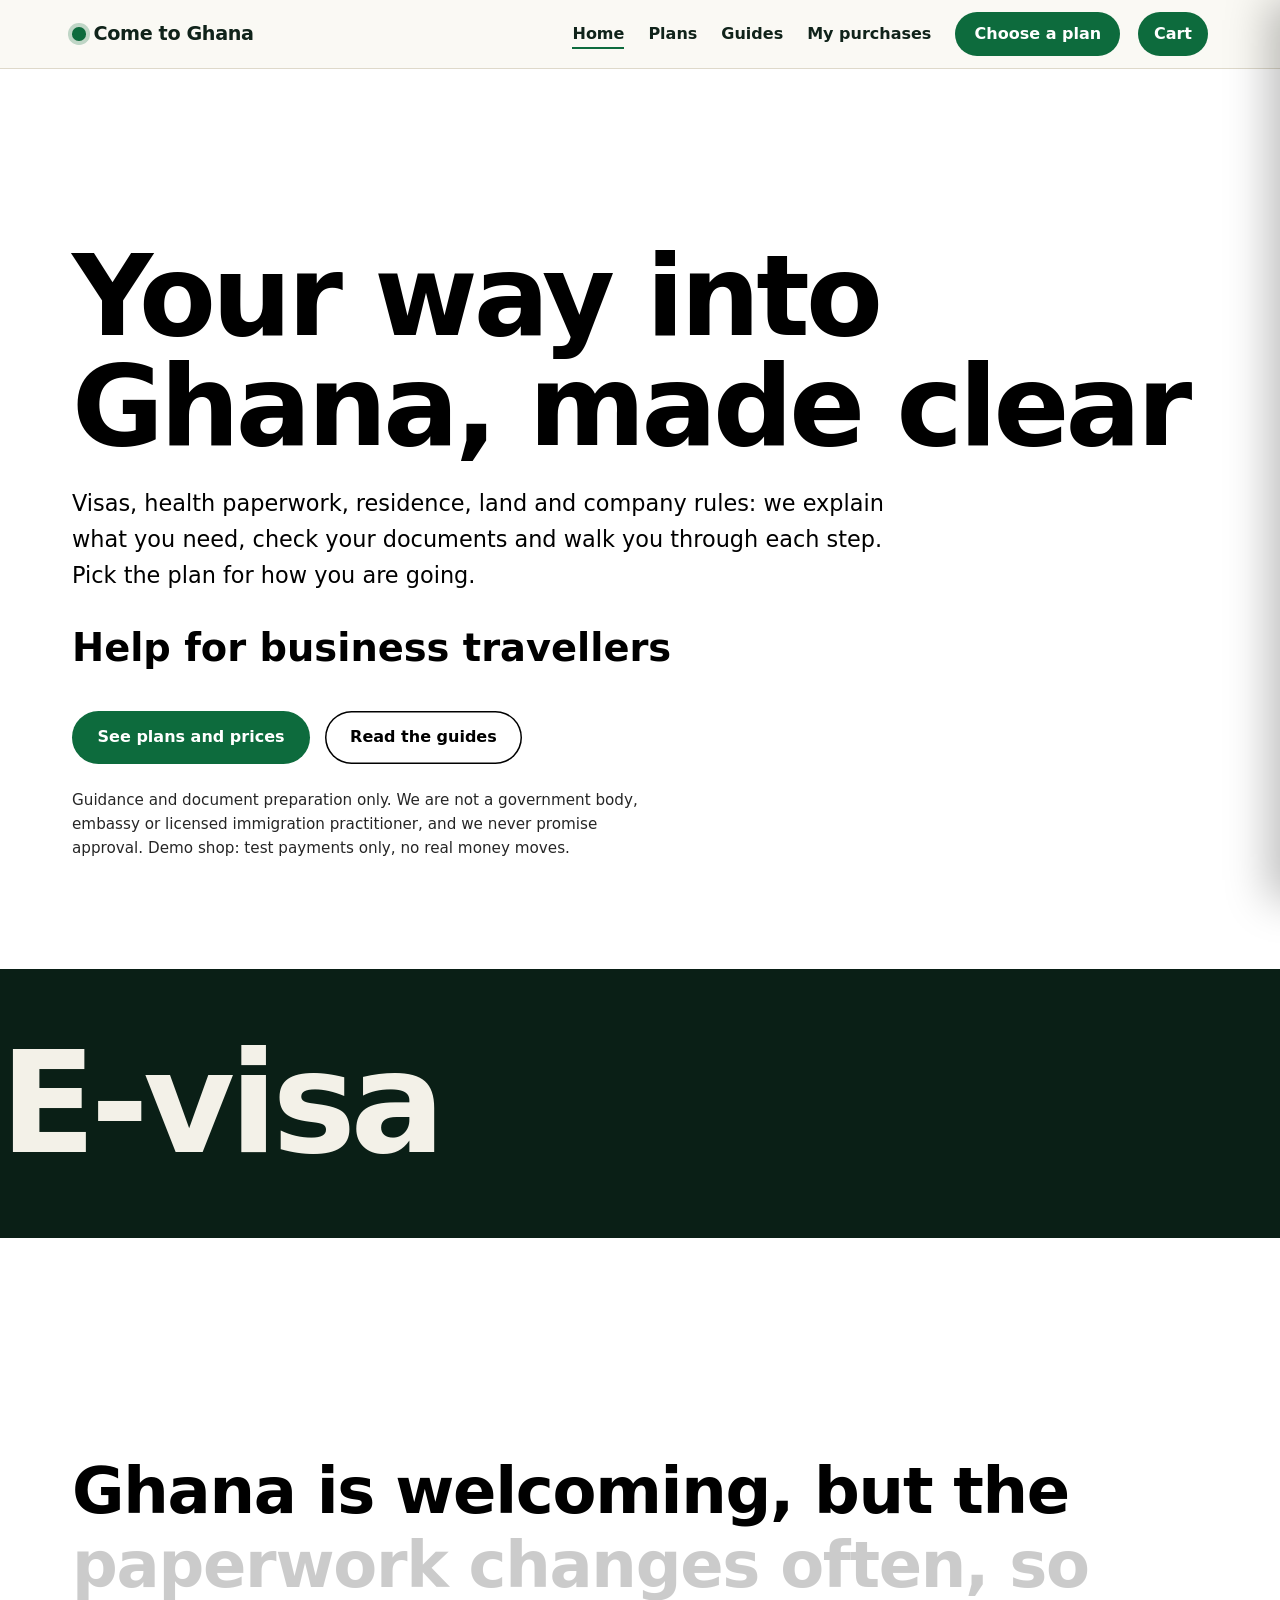
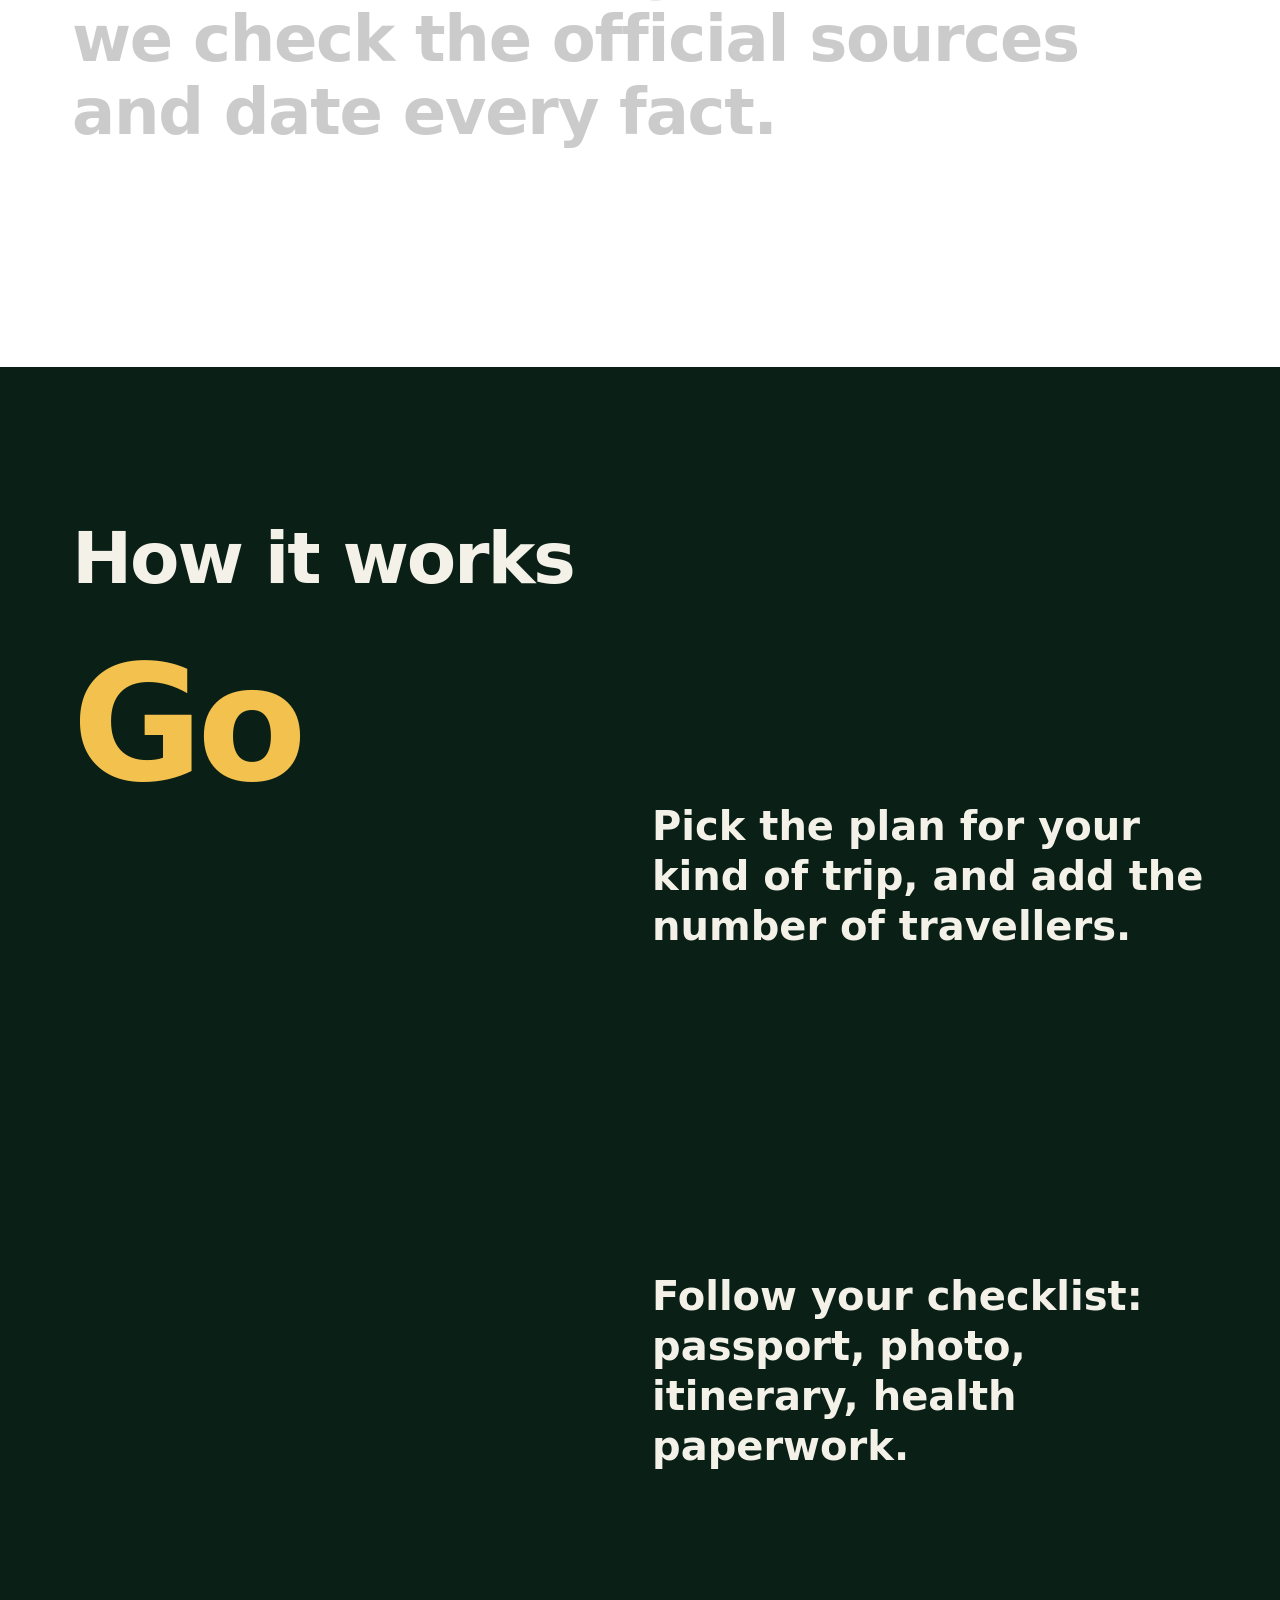
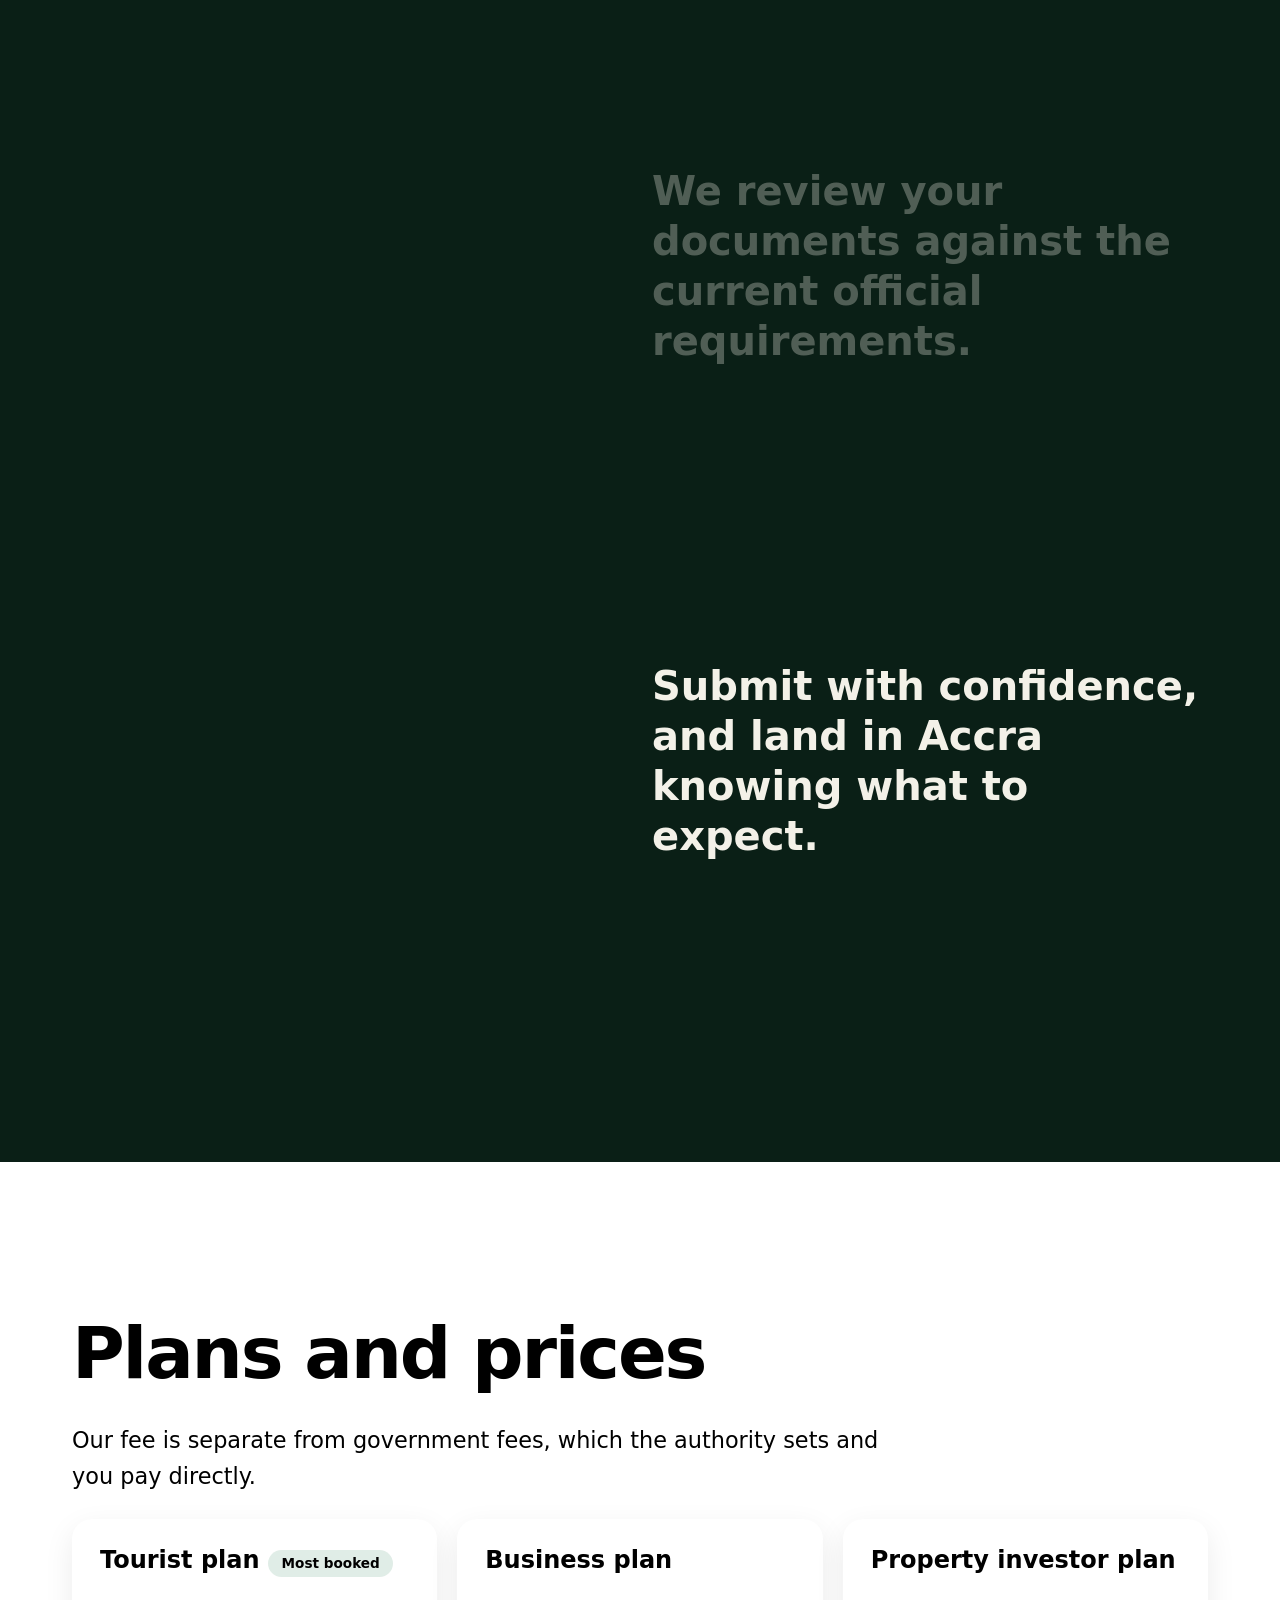
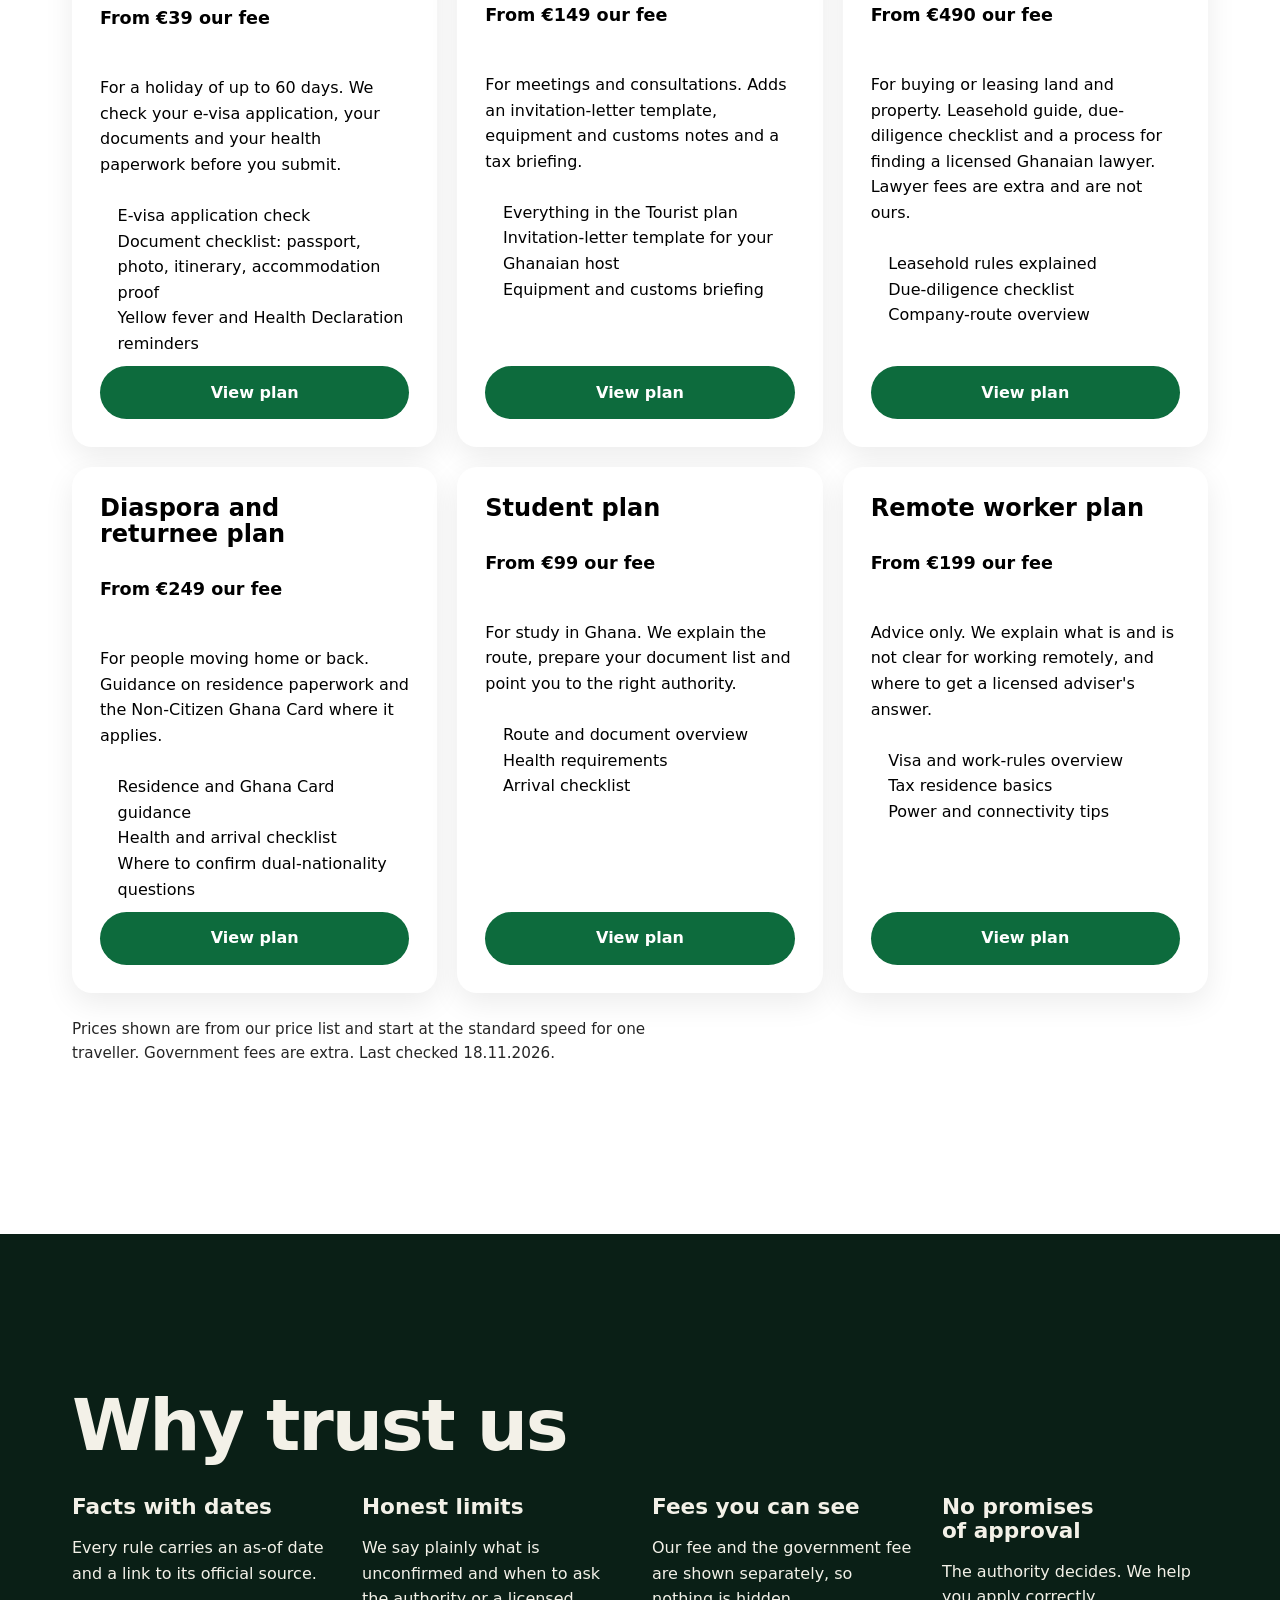
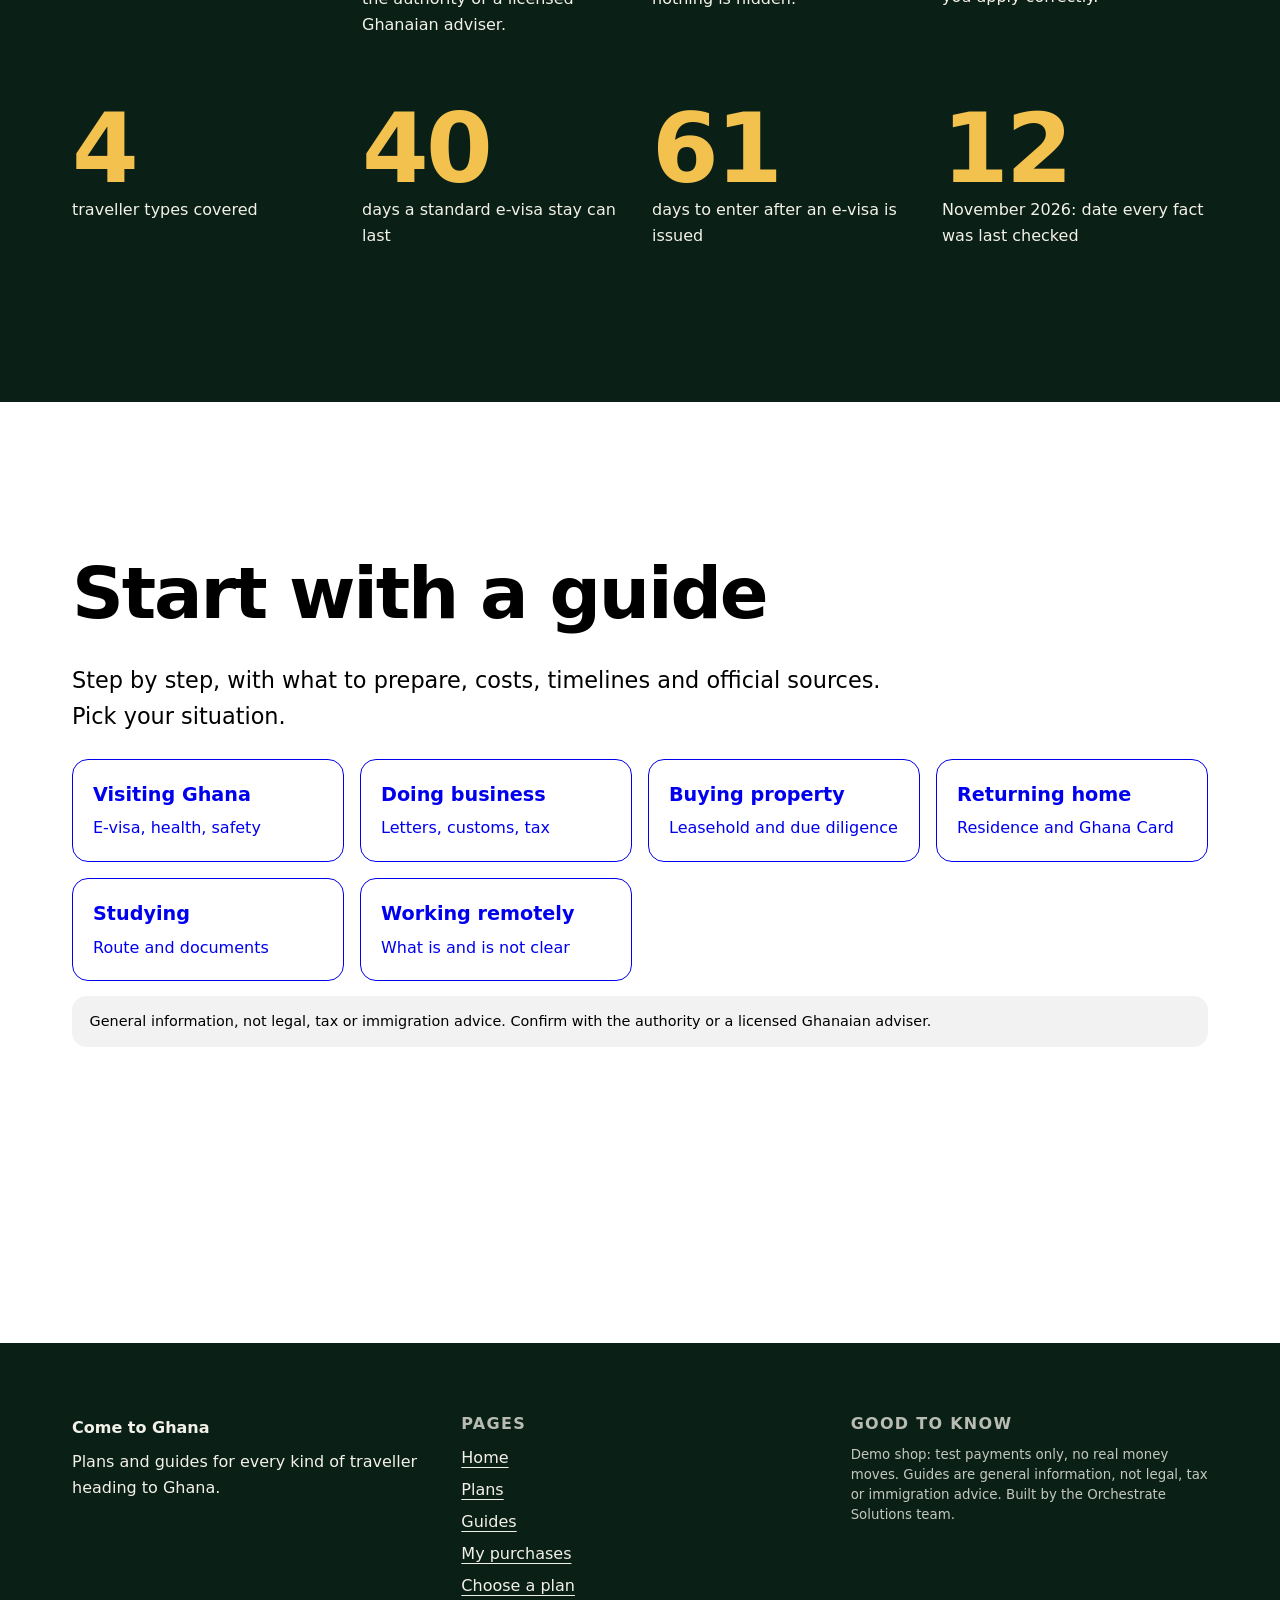
==== commit cbf3cde2: "Home: link css/shop/cart.css" ====
--- a/index.html
+++ b/index.html
@@ -5,7 +5,7 @@
 <meta name="viewport" content="width=device-width, initial-scale=1">
 <title>Come to Ghana | Help with your visit, move or investment</title>
 <meta name="description" content="Guidance and document preparation for visiting, working, studying, returning to or investing in Ghana. Plans from a clear price, plus step-by-step guides. Demo shop: test payments only.">
-<link rel="stylesheet" href="css/tokens.css"> <link rel="stylesheet" href="css/layout.css"> <link rel="stylesheet" href="css/site.css"> <link rel="stylesheet" href="css/shop/core.css">
+<link rel="stylesheet" href="css/tokens.css"> <link rel="stylesheet" href="css/layout.css"> <link rel="stylesheet" href="css/site.css"> <link rel="stylesheet" href="css/shop/core.css"> <link rel="stylesheet" href="css/shop/cart.css">
 <script defer src="js/nav.js"></script> <script defer src="js/motion.js"></script> <script defer src="js/app.js"></script> <script defer src="js/shop/core.js"></script> <script defer src="js/shop/cart.js"></script>
 <style>
   @view-transition { navigation: auto; }
--- a/css/shop/cart.css
+++ b/css/shop/cart.css
@@ -0,0 +1,39 @@
+/* Come to Ghana: cart drawer. Colours come from tokens.css with fallbacks. */
+.cd-btn { position: relative; display: inline-flex; align-items: center; gap: .45rem; padding: .55rem 1rem; border: 0; border-radius: 999px; font: inherit; font-weight: 600; cursor: pointer; background: var(--accent, #006b3f); color: var(--on-accent, #fff); transition: transform .3s cubic-bezier(.2,.7,.2,1), box-shadow .3s; }
+.cd-btn:hover { transform: translateY(-2px); box-shadow: 0 8px 20px rgba(0,0,0,.2); }
+.cd-btn--header { margin-left: .75rem; }
+.cd-btn--float { position: fixed; top: 1rem; right: 1rem; z-index: 60; }
+.cd-badge { min-width: 1.4rem; padding: 0 .4rem; border-radius: 999px; font-size: .8rem; line-height: 1.4rem; text-align: center; background: var(--on-accent, #fff); color: var(--accent, #006b3f); }
+.cd-btn:focus-visible, .cd-drawer :is(button, a):focus-visible { outline: 3px solid var(--accent-bright, #f2a900); outline-offset: 3px; }
+.cd-lock { overflow: hidden; }
+.cd-overlay { position: fixed; inset: 0; z-index: 90; background: rgba(0,0,0,.5); opacity: 0; transition: opacity .35s; }
+.cd-overlay.is-open { opacity: 1; }
+.cd-drawer { position: fixed; top: 0; right: 0; bottom: 0; z-index: 100; display: flex; flex-direction: column; width: min(26rem, 100%); background: var(--surface, #fff); color: var(--text, #111); box-shadow: -12px 0 40px rgba(0,0,0,.25); transform: translateX(100%); transition: transform .45s cubic-bezier(.2,.7,.2,1); }
+.cd-drawer.is-open { transform: none; }
+.cd-head { display: flex; align-items: center; justify-content: space-between; padding: 1.1rem 1.25rem; border-bottom: 1px solid rgba(0,0,0,.1); }
+.cd-head h2 { margin: 0; font-size: 1.5rem; letter-spacing: -.02em; }
+.cd-close { width: 2.5rem; height: 2.5rem; border: 0; border-radius: 50%; font-size: 1.6rem; line-height: 1; cursor: pointer; background: rgba(0,0,0,.08); color: inherit; }
+.cd-body { flex: 1; overflow-y: auto; padding: .5rem 1.25rem; }
+.cd-lines { list-style: none; margin: 0; padding: 0; }
+.cd-line { display: flex; justify-content: space-between; gap: 1rem; padding: 1rem 0; border-bottom: 1px solid rgba(0,0,0,.1); }
+.cd-info { display: grid; gap: .25rem; min-width: 0; }
+.cd-name { font-size: 1.05rem; }
+.cd-sum { font-size: .9rem; opacity: .75; }
+.cd-side { display: flex; flex-direction: column; align-items: flex-end; justify-content: space-between; gap: .5rem; }
+.cd-step { display: inline-flex; align-items: center; gap: .6rem; margin-top: .4rem; }
+.cd-step button { width: 2.2rem; height: 2.2rem; border: 1.5px solid currentColor; border-radius: 50%; font: inherit; font-size: 1.2rem; line-height: 1; cursor: pointer; background: transparent; color: inherit; }
+.cd-step button:disabled { opacity: .35; cursor: not-allowed; }
+.cd-step output { min-width: 1.5rem; text-align: center; font-weight: 700; font-variant-numeric: tabular-nums; }
+.cd-rm { border: 0; padding: .25rem 0; font: inherit; font-size: .9rem; text-decoration: underline; cursor: pointer; background: none; color: inherit; opacity: .8; }
+.cd-rm:hover { opacity: 1; }
+.cd-empty { display: grid; gap: .75rem; justify-items: start; padding: 2rem 0; }
+.cd-empty-big { margin: 0; font-size: 1.8rem; font-weight: 700; letter-spacing: -.02em; }
+.cd-foot { padding: 1rem 1.25rem 1.25rem; border-top: 1px solid rgba(0,0,0,.1); display: grid; gap: .6rem; }
+.cd-foot:empty { display: none; }
+.cd-total { display: flex; justify-content: space-between; align-items: baseline; font-size: 1.2rem; }
+.cd-total strong { font-size: 1.6rem; }
+.cd-note { margin: 0; }
+.cd-err { margin: 0; padding: .6rem .9rem; border-radius: .75rem; background: #fdecea; color: #7a1a12; }
+.cd-go { width: 100%; }
+@media (max-width: 520px) { .cd-label { display: none; } .cd-drawer { width: 100%; } }
+@media (prefers-reduced-motion: reduce) { .cd-drawer, .cd-overlay, .cd-btn { transition: none; } }
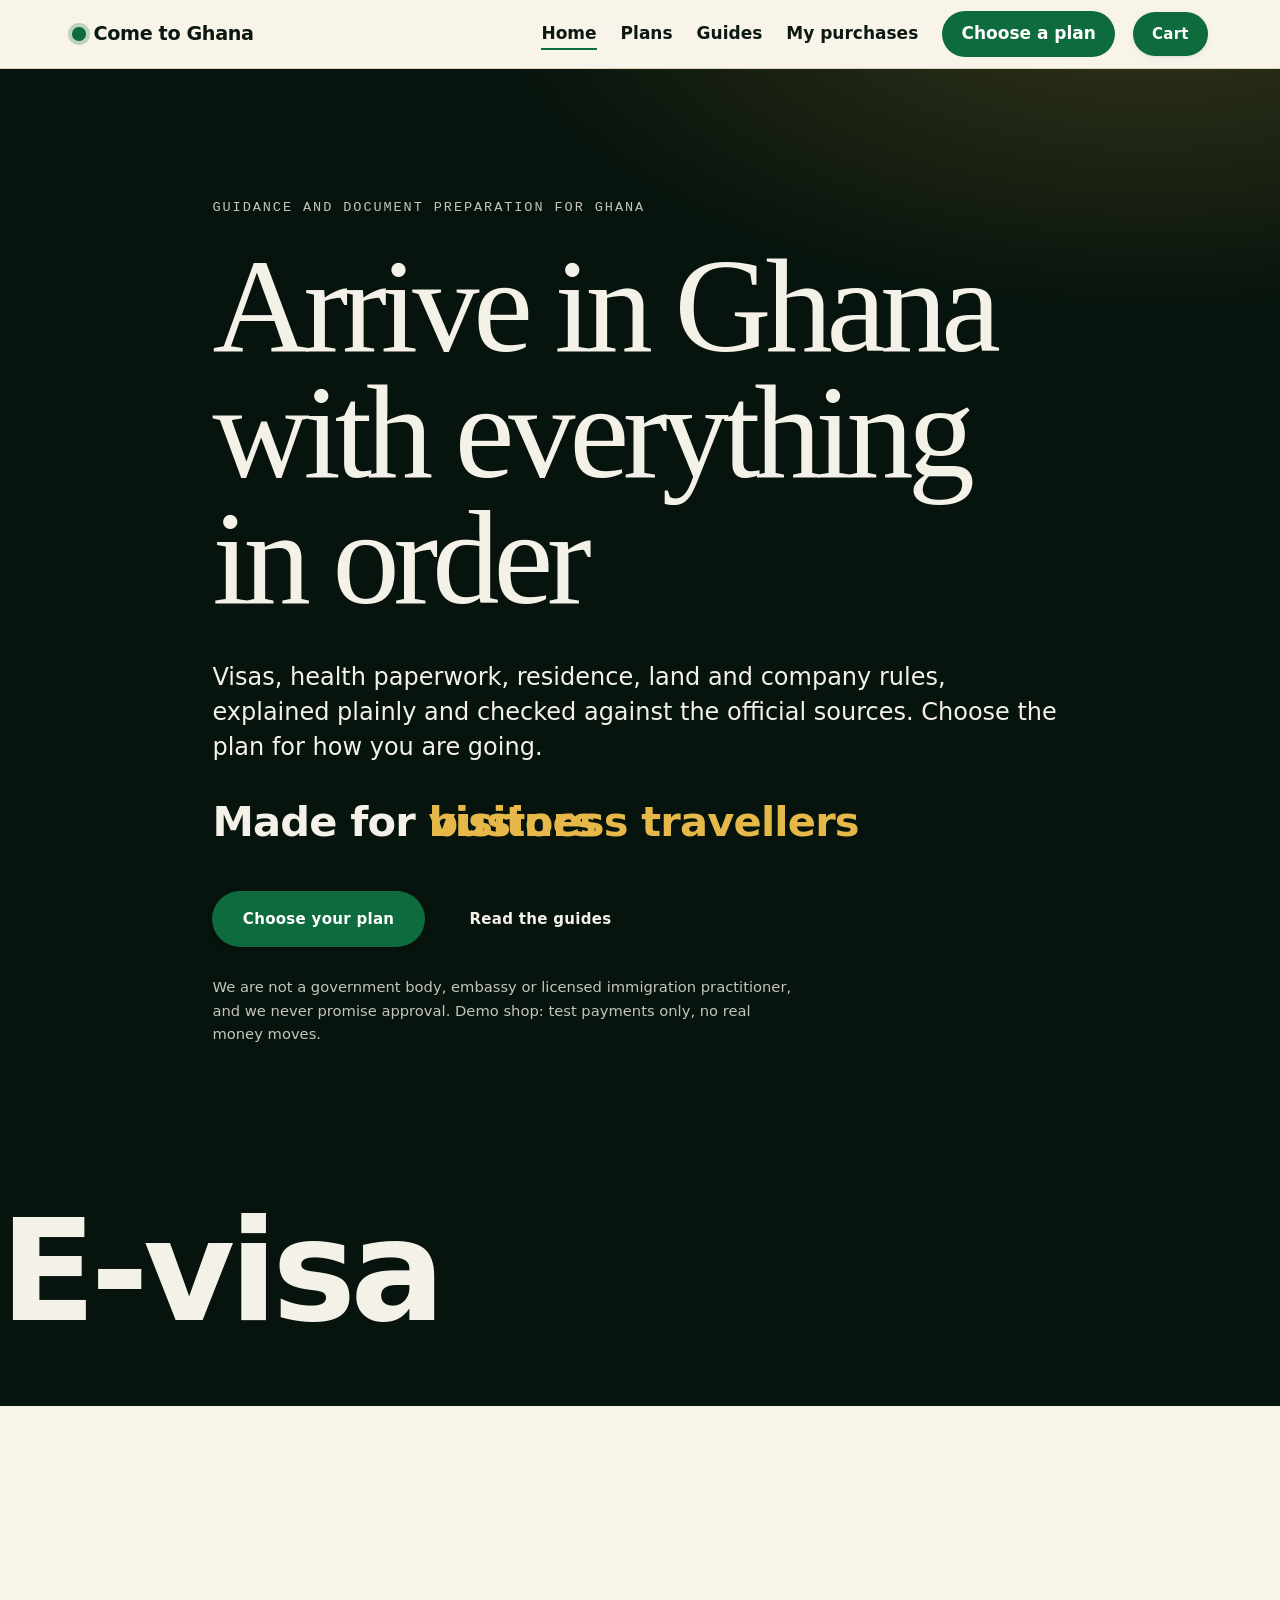
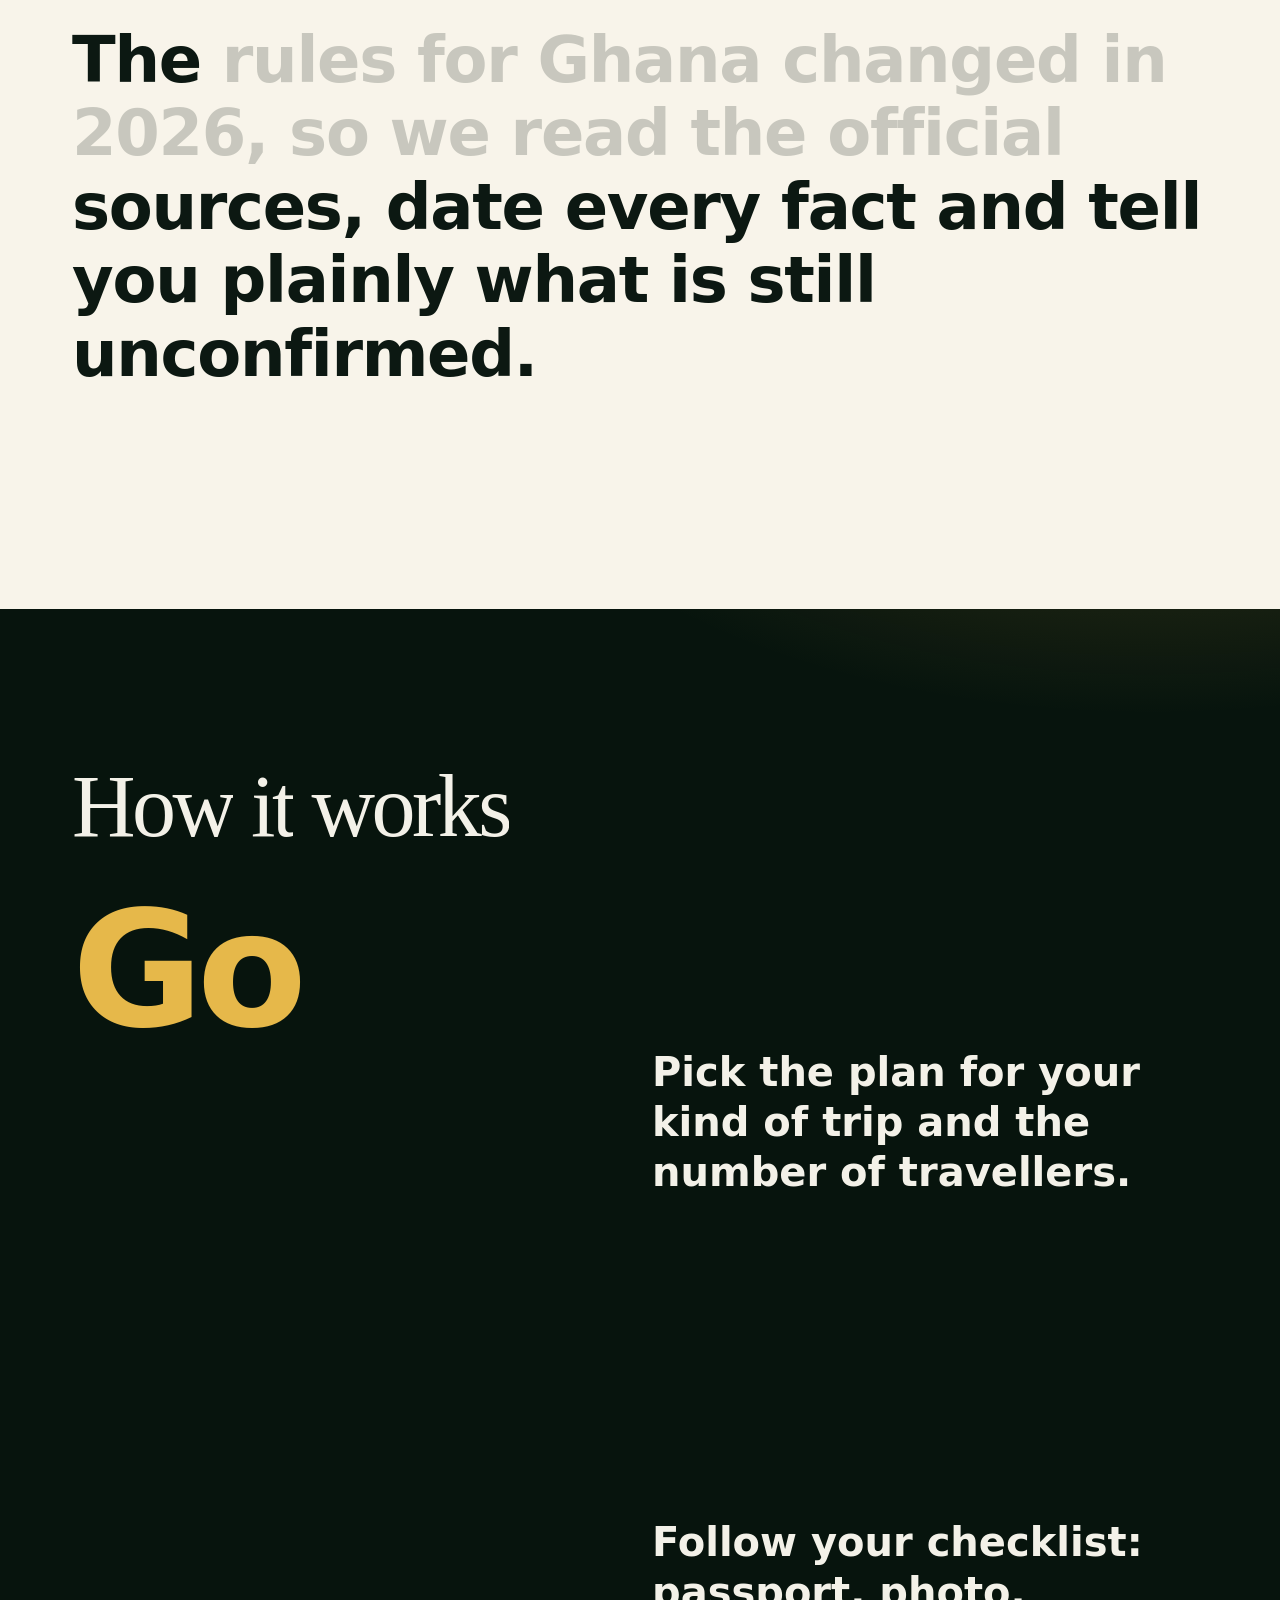
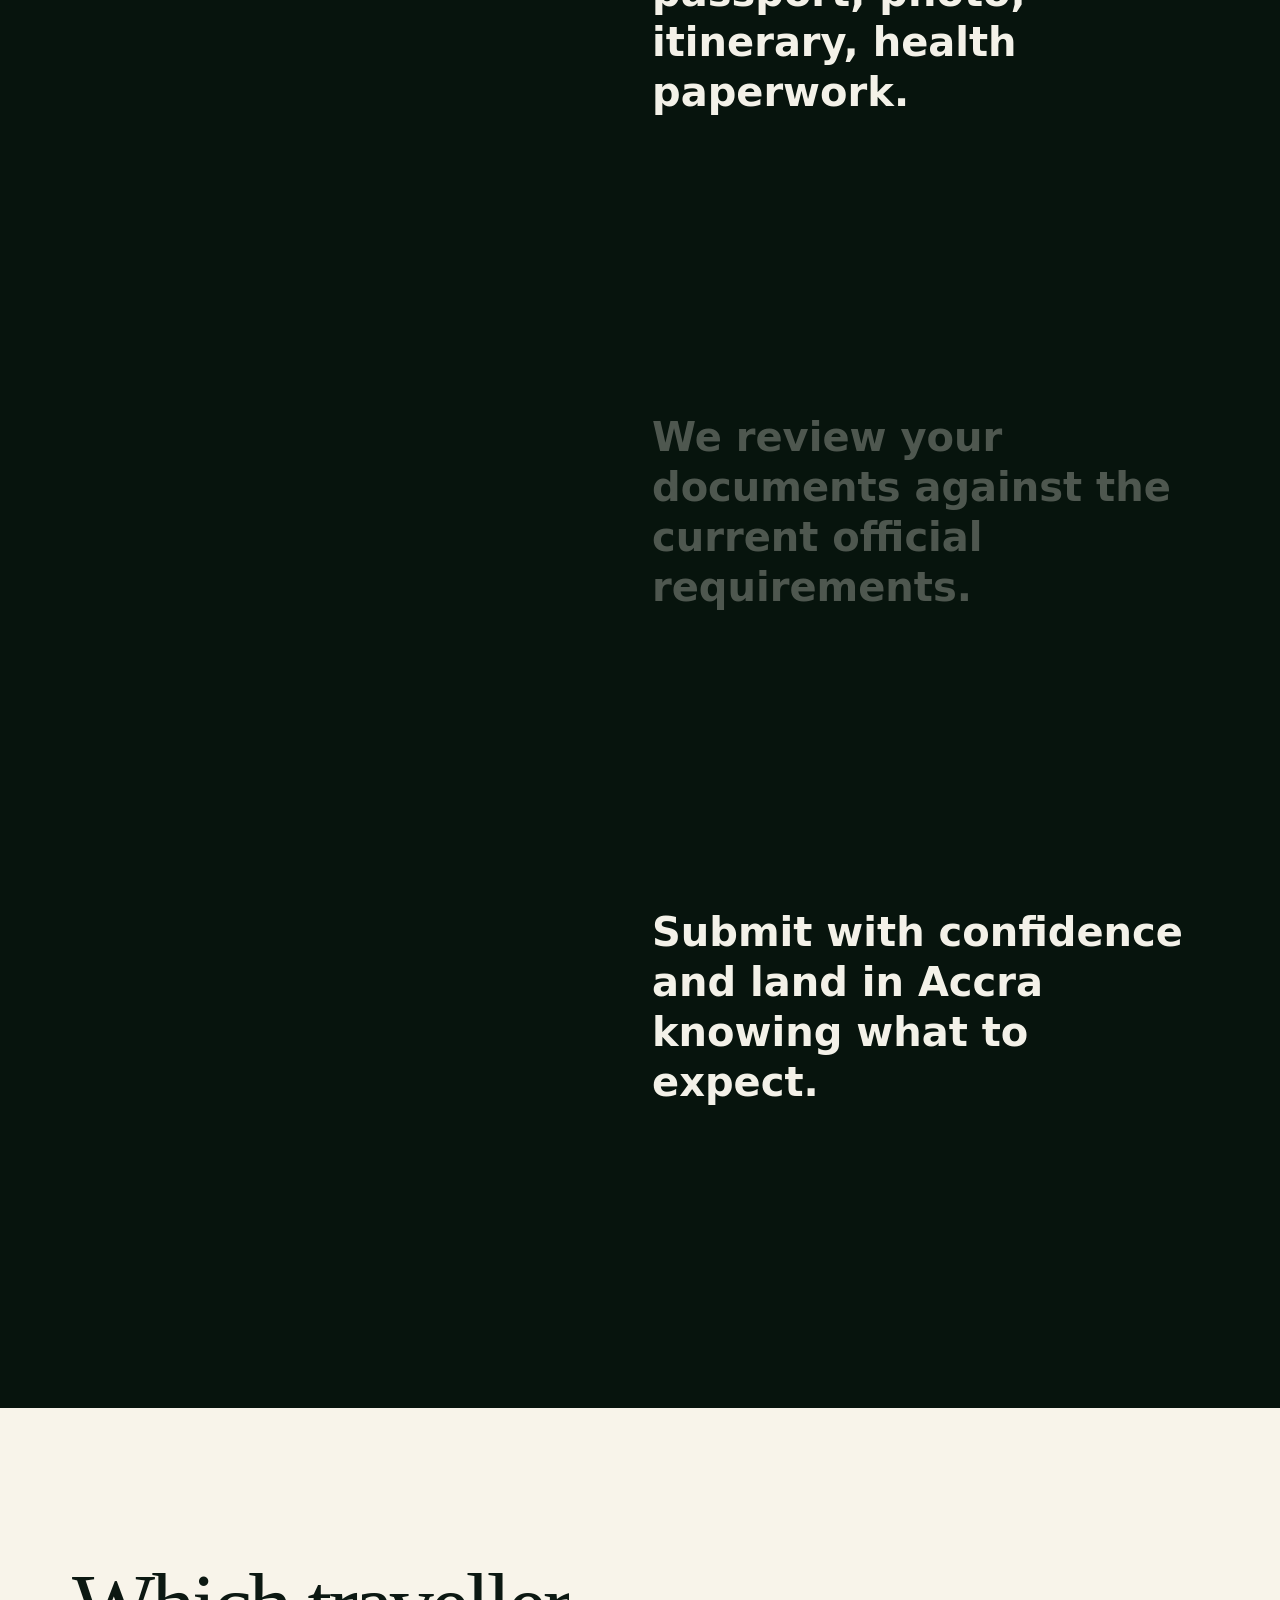
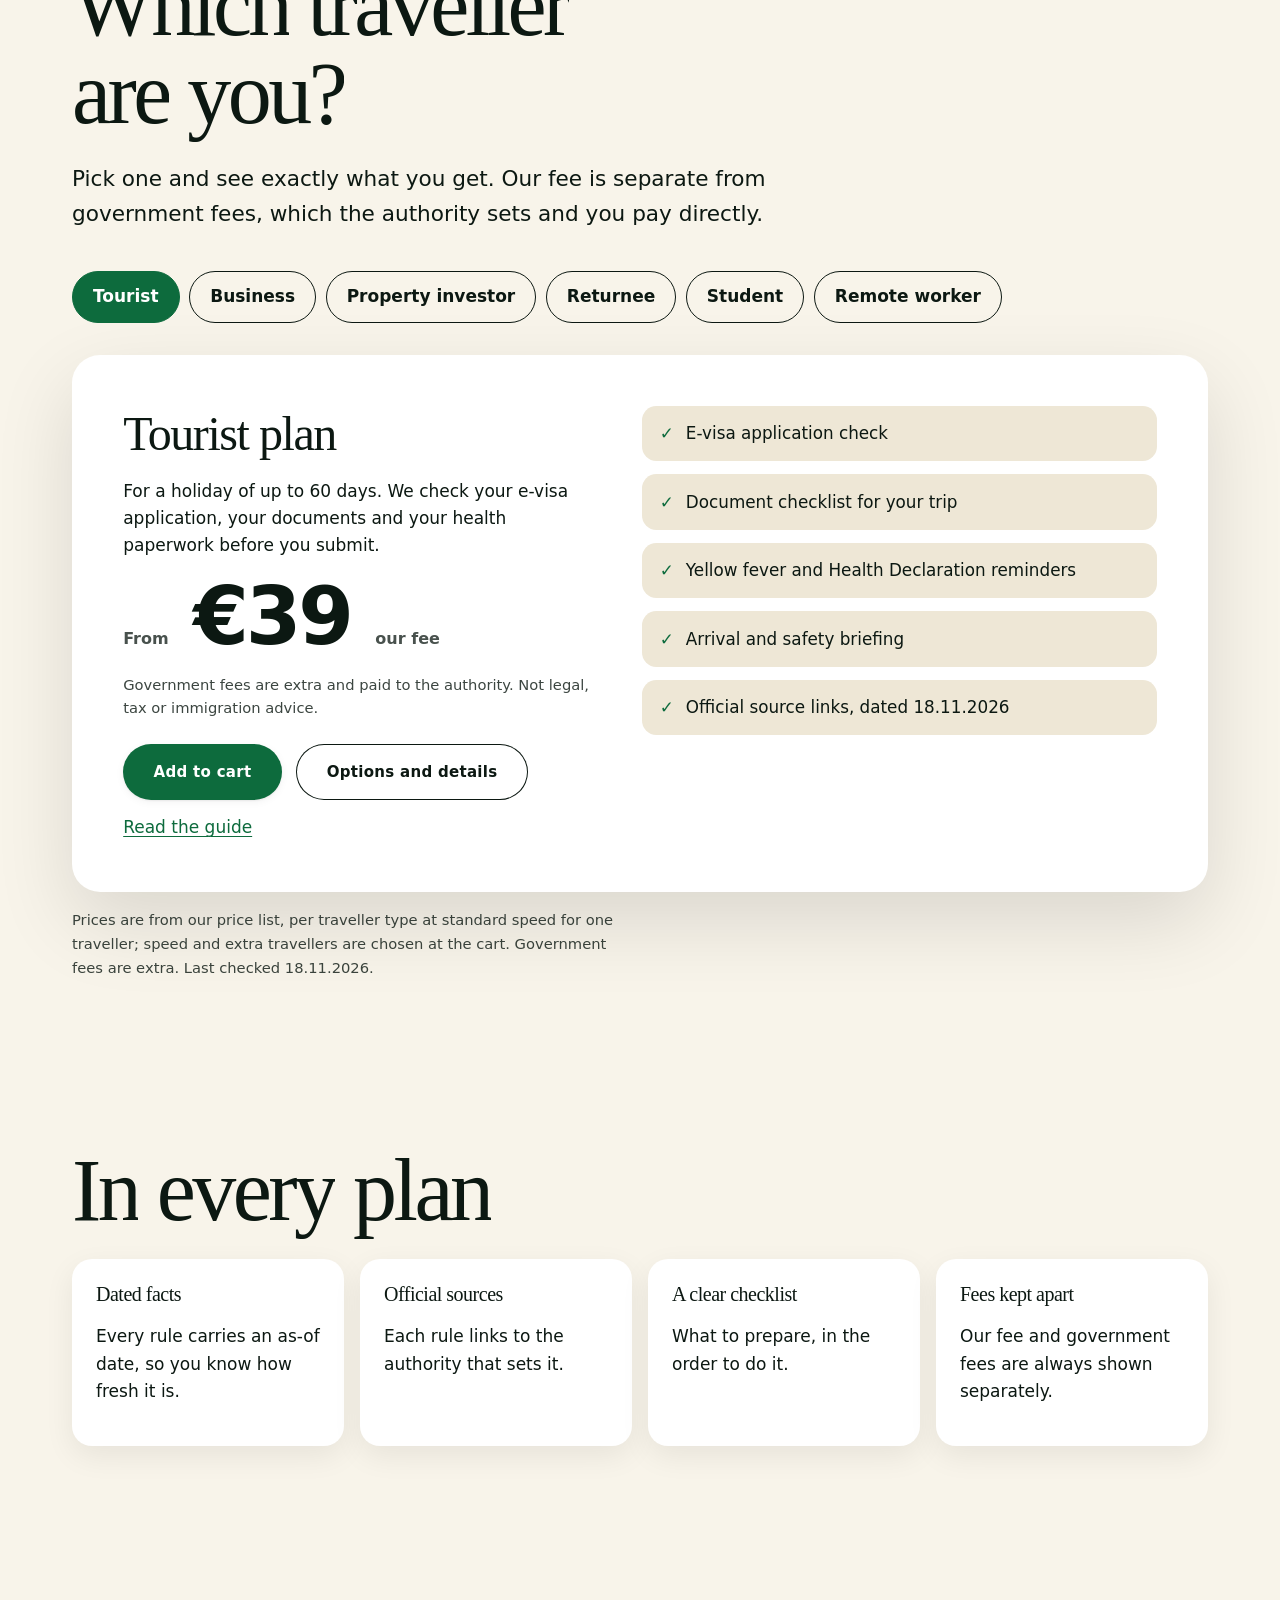
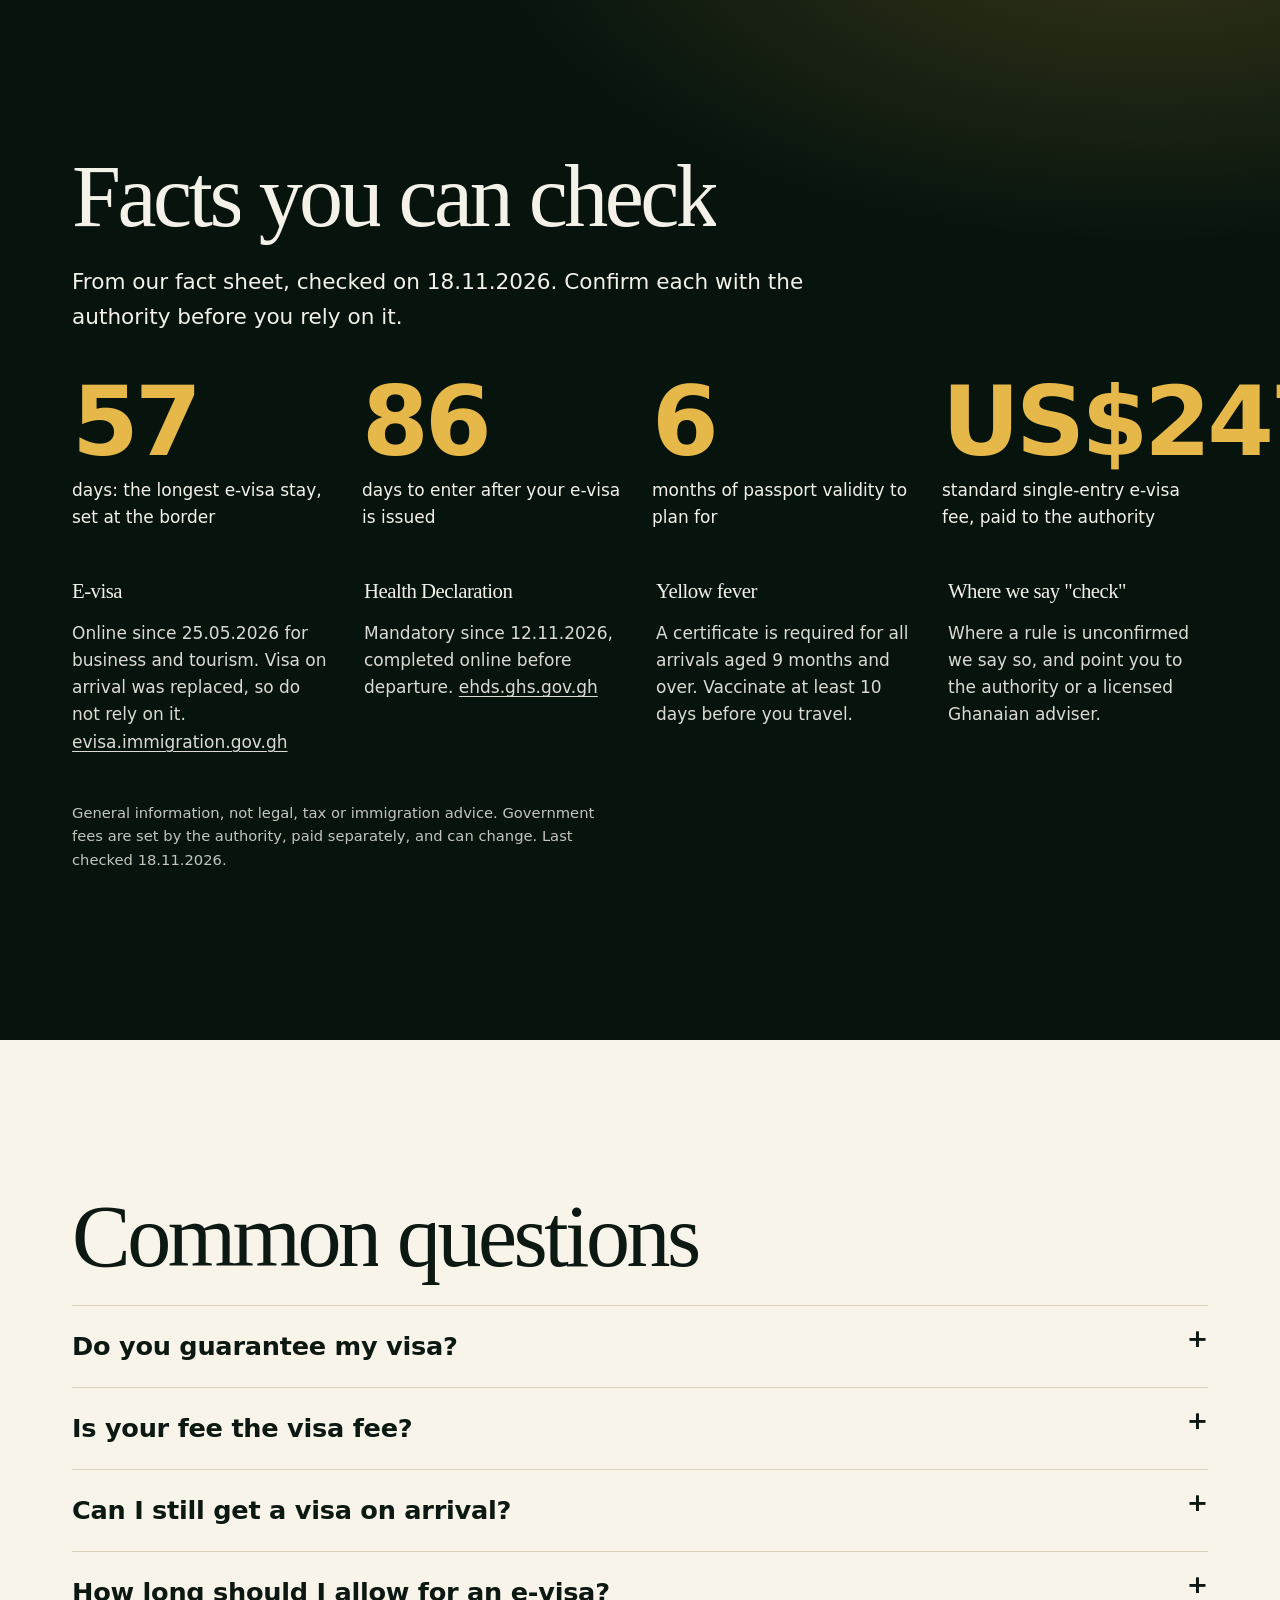
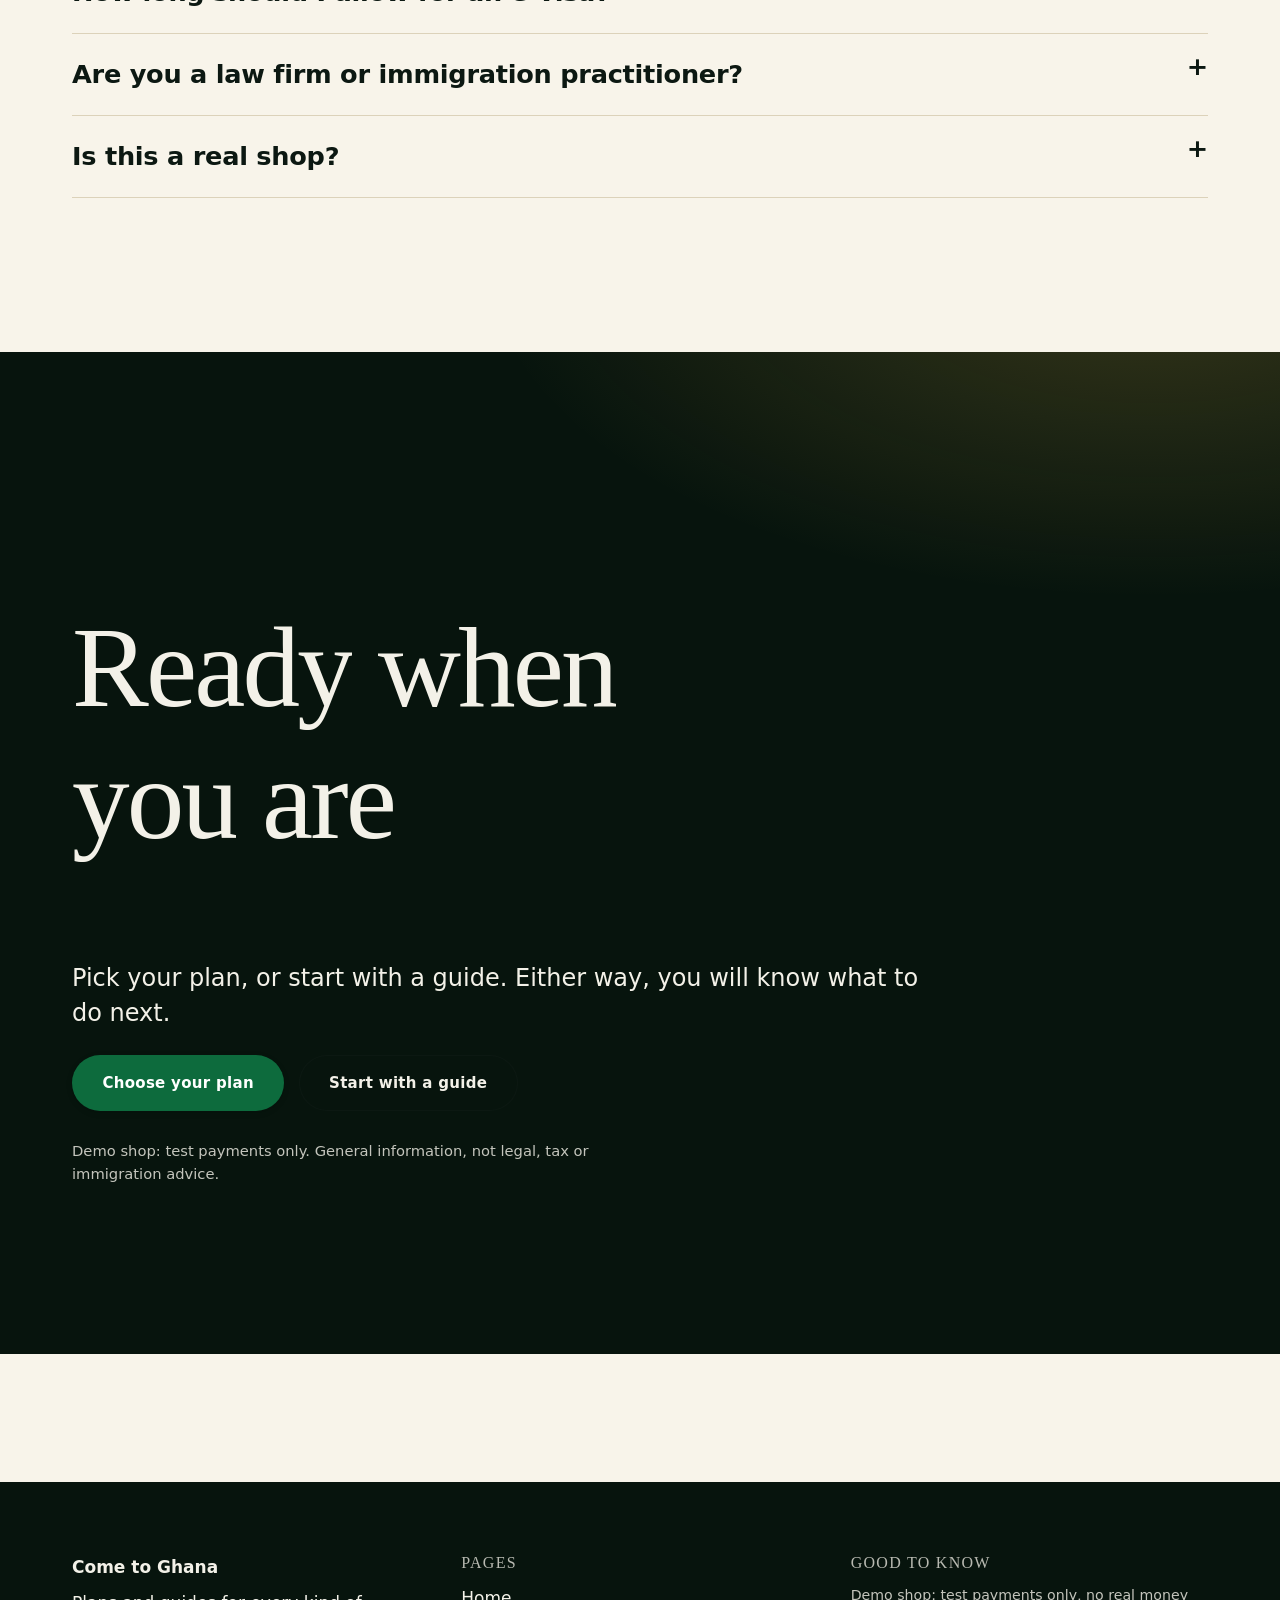
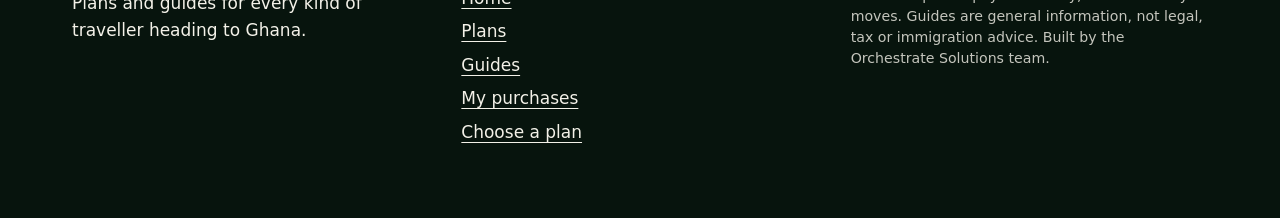
==== commit 36f04278: "Home redesign: dark hero, how it works, plan chooser per traveller type, dated facts, FAQ, final cal" ====
--- a/index.html
+++ b/index.html
@@ -3,120 +3,179 @@
 <head>
 <meta charset="utf-8">
 <meta name="viewport" content="width=device-width, initial-scale=1">
-<title>Come to Ghana | Help with your visit, move or investment</title>
-<meta name="description" content="Guidance and document preparation for visiting, working, studying, returning to or investing in Ghana. Plans from a clear price, plus step-by-step guides. Demo shop: test payments only.">
+<title>Come to Ghana | Arrive with everything in order</title>
+<meta name="description" content="Guidance and document preparation for visiting, working, studying, returning to or investing in Ghana. Pick your plan, see what is included, read dated facts with official sources. Demo shop: test payments only.">
 <link rel="stylesheet" href="css/tokens.css"> <link rel="stylesheet" href="css/layout.css"> <link rel="stylesheet" href="css/site.css"> <link rel="stylesheet" href="css/shop/core.css"> <link rel="stylesheet" href="css/shop/cart.css">
 <script defer src="js/nav.js"></script> <script defer src="js/motion.js"></script> <script defer src="js/app.js"></script> <script defer src="js/shop/core.js"></script> <script defer src="js/shop/cart.js"></script>
 <style>
   @view-transition { navigation: auto; }
-  .home-hero > .hv-wrap { min-height: calc(100svh - 12rem); display: flex; flex-direction: column; justify-content: center; }
-  .home-hero { min-height: 100svh; padding-block: clamp(6rem, 10vw, 8rem) 3rem; display: flex; flex-direction: column; justify-content: center; }
-  .home-hero h1 { font-size: clamp(3rem, 9vw, 7rem); letter-spacing: -.035em; line-height: .98; margin: 0 0 1.5rem; max-width: 15ch; }
-  .home-lede { max-width: 58ch; font-size: clamp(1.1rem, 2vw, 1.4rem); margin: 0 0 1.5rem; }
-  .home-kinetic { font-weight: 700; font-size: clamp(1.4rem, 3.4vw, 2.4rem); margin: 0 0 2rem; }
-  .home-cta { display: flex; flex-wrap: wrap; gap: .9rem; align-items: center; }
-  .home-note { font-size: .95rem; opacity: .85; margin-top: 1.5rem; max-width: 60ch; }
-  .home-h2 { font-size: clamp(2.2rem, 6vw, 4.5rem); letter-spacing: -.03em; line-height: 1.05; margin: 0 0 2rem; max-width: 18ch; }
-  .home-plans { list-style: none; margin: 0; padding: 0; display: grid; gap: 1.25rem; grid-template-columns: repeat(auto-fill, minmax(min(100%, 18rem), 1fr)); }
-  .home-plans li { display: flex; flex-direction: column; gap: .6rem; }
-  .home-plans h3 { margin: 0; font-size: 1.5rem; }
-  .home-plans .home-from { font-size: 1.1rem; font-weight: 700; }
-  .home-plans ul { padding-left: 1.1rem; margin: 0; flex: 1; }
-  .home-trust { display: grid; gap: 2rem 1.5rem; grid-template-columns: repeat(auto-fit, minmax(14rem, 1fr)); margin-top: 2rem; }
-  .home-trust h3 { font-size: 1.35rem; margin: 0 0 .4rem; }
-  .home-stats { display: grid; gap: 2rem 1.5rem; grid-template-columns: repeat(auto-fit, minmax(12rem, 1fr)); }
-  .home-stat strong { display: block; overflow-wrap: anywhere; font-size: clamp(3.5rem, 8vw, 6rem); letter-spacing: -.03em; line-height: 1; color: var(--accent-bright, #f5c542); }
-  .home-ways { list-style: none; margin: 0; padding: 0; display: grid; gap: 1rem; grid-template-columns: repeat(auto-fit, minmax(14rem, 1fr)); }
-  .home-ways a { display: block; padding: 1.25rem; border-radius: 1rem; border: 1.5px solid currentColor; text-decoration: none; font-weight: 700; font-size: 1.2rem; transition: transform .3s cubic-bezier(.2,.7,.2,1); }
-  .home-ways a:hover { transform: translateY(-3px); }
-  .home-ways small { display: block; font-weight: 400; margin-top: .3rem; }
+  .h-dark { background: radial-gradient(70rem 36rem at 90% -10%, color-mix(in srgb, var(--accent-bright, #f5c542) 22%, transparent), transparent 60%), var(--bg-dark, #10231a); color: var(--on-dark, #f4f7f4); }
+  .h-hero { min-height: 100svh; display: flex; align-items: center; padding-block: clamp(6rem, 10vw, 9rem) clamp(3rem, 6vw, 5rem); }
+  .h-hero h1 { font-size: clamp(3.2rem, 10.5vw, 9rem); letter-spacing: -.045em; line-height: .94; margin: 0 0 clamp(1.5rem, 3vw, 2.5rem); max-width: 12ch; }
+  .h-eyebrow { font-family: var(--font-mono, ui-monospace, monospace); font-size: .85rem; letter-spacing: .14em; text-transform: uppercase; opacity: .8; margin: 0 0 1.5rem; }
+  .h-lede { max-width: 56ch; font-size: clamp(1.15rem, 2.1vw, 1.5rem); line-height: 1.45; margin: 0 0 1.5rem; }
+  .h-kinetic { font-weight: 700; font-size: clamp(1.4rem, 3.4vw, 2.6rem); letter-spacing: -.02em; margin: 0 0 2.25rem; }
+  .h-kinetic .hv-rotate { color: var(--accent-bright, #f5c542); }
+  .h-cta { display: flex; flex-wrap: wrap; gap: .9rem; align-items: center; }
+  .h-dark .shop-btn--ghost { color: inherit; border-color: currentColor; }
+  .h-fine { font-size: .92rem; opacity: .8; max-width: 62ch; margin-top: 1.75rem; }
+  .h-h2 { font-size: clamp(2.4rem, 7vw, 5.5rem); letter-spacing: -.04em; line-height: 1; margin: 0 0 1.5rem; max-width: 16ch; }
+  .h-sub { max-width: 58ch; font-size: clamp(1.1rem, 2vw, 1.35rem); margin: 0 0 2.5rem; }
+
+  /* plan chooser */
+  .h-tabs { display: flex; flex-wrap: wrap; gap: .6rem; margin: 0 0 2rem; padding: 0; list-style: none; }
+  .h-tab { font: inherit; font-weight: 700; padding: .7rem 1.25rem; border-radius: 999px; border: 1.5px solid currentColor; background: transparent; color: inherit; cursor: pointer; transition: background .3s, color .3s, transform .3s cubic-bezier(.2,.7,.2,1); }
+  .h-tab:hover { transform: translateY(-2px); }
+  .h-tab[aria-selected="true"] { background: var(--accent, #0f6b3f); color: var(--on-accent, #fff); border-color: var(--accent, #0f6b3f); }
+  .h-tab:focus-visible { outline: 3px solid var(--accent, #0f6b3f); outline-offset: 3px; }
+  .h-panel { display: grid; gap: clamp(1.5rem, 4vw, 4rem); grid-template-columns: 1fr; align-items: start; padding: clamp(1.5rem, 4vw, 3.5rem); border-radius: 1.75rem; background: var(--surface, #fff); box-shadow: 0 30px 80px rgba(0,0,0,.12); }
+  @media (min-width: 52rem) { .h-panel { grid-template-columns: 1fr 1.1fr; } }
+  .h-panel h3 { font-size: clamp(1.8rem, 4vw, 3rem); letter-spacing: -.03em; margin: 0 0 .75rem; }
+  .h-price { font-size: clamp(2.75rem, 7vw, 5rem); font-weight: 800; letter-spacing: -.04em; line-height: 1; margin: 1rem 0 .25rem; }
+  .h-price small { font-size: 1rem; font-weight: 600; letter-spacing: 0; opacity: .75; }
+  .h-incl { list-style: none; margin: 0; padding: 0; display: grid; gap: .8rem; }
+  .h-incl li { padding: .9rem 1.1rem; border-radius: .9rem; background: var(--bg-alt, #f1f5f1); display: flex; gap: .75rem; font-size: 1.05rem; }
+  .h-incl li::before { content: "✓"; font-weight: 800; color: var(--accent, #0f6b3f); }
+  .h-panel .h-cta { margin-top: 1.5rem; }
+  .h-note { font-size: .92rem; opacity: .8; margin-top: 1rem; max-width: 60ch; }
+
+  /* trust */
+  .h-facts { display: grid; gap: 2rem 1.5rem; grid-template-columns: repeat(auto-fit, minmax(13rem, 1fr)); margin: 0 0 3rem; }
+  .h-fact strong { display: block; font-size: clamp(3.2rem, 8vw, 6rem); letter-spacing: -.04em; line-height: 1; color: var(--accent-bright, #f5c542); }
+  .h-fact span { display: block; margin-top: .4rem; max-width: 24ch; }
+  .h-trust { display: grid; gap: 1.5rem 2rem; grid-template-columns: repeat(auto-fit, minmax(15rem, 1fr)); }
+  .h-trust h3 { font-size: 1.3rem; margin: 0 0 .4rem; }
+  .h-trust a { color: inherit; text-decoration-thickness: 1px; text-underline-offset: .2em; }
+  .h-trust p { opacity: .9; }
+
+  /* every plan */
+  .h-every { display: grid; gap: 1rem; grid-template-columns: repeat(auto-fit, minmax(15rem, 1fr)); }
+  .h-every div { padding: 1.5rem; border-radius: 1.25rem; background: var(--surface, #fff); box-shadow: 0 10px 30px rgba(0,0,0,.07); }
+  .h-every h3 { font-size: 1.25rem; margin: 0 0 .4rem; }
+
+  /* FAQ */
+  .h-faq details { border-top: 1.5px solid var(--line, rgba(128,128,128,.35)); padding-block: 1.25rem; }
+  .h-faq details:last-child { border-bottom: 1.5px solid var(--line, rgba(128,128,128,.35)); }
+  .h-faq summary { cursor: pointer; font-weight: 700; font-size: clamp(1.15rem, 2.4vw, 1.6rem); letter-spacing: -.01em; list-style: none; display: flex; justify-content: space-between; gap: 1rem; }
+  .h-faq summary::-webkit-details-marker { display: none; }
+  .h-faq summary::after { content: "+"; font-size: 1.6rem; line-height: 1; transition: transform .3s cubic-bezier(.2,.7,.2,1); }
+  .h-faq details[open] summary::after { transform: rotate(45deg); }
+  .h-faq summary:focus-visible { outline: 3px solid var(--accent, #0f6b3f); outline-offset: 4px; }
+  .h-faq p { margin: .9rem 0 0; max-width: 62ch; }
+  .h-final h2 { font-size: clamp(2.8rem, 9vw, 7.5rem); max-width: 13ch; }
   .scrolly-word { color: var(--accent-bright, #f5c542); }
 </style>
 </head>
 <body>
 <main id="main">
-  <section class="hv-section home-hero hv-full">
-<div class="hv-wrap">
-    <h1 data-words>Your way into Ghana, made clear</h1>
-    <p class="home-lede">Visas, health paperwork, residence, land and company rules: we explain what you need, check your documents and walk you through each step. Pick the plan for how you are going.</p>
-    <p class="home-kinetic">Help for <span class="hv-rotate" data-words="visitors|business travellers|property investors|returning families|students|remote workers">visitors</span></p>
-    <div class="home-cta">
-      <a class="shop-btn" href="pages/services.html">See plans and prices</a>
-      <a class="shop-btn shop-btn--ghost" href="pages/guides/index.html">Read the guides</a>
+
+  <section class="hv-section h-dark h-hero hv-full" aria-labelledby="h-title">
+    <div class="hv-wrap">
+      <p class="h-eyebrow">Guidance and document preparation for Ghana</p>
+      <h1 id="h-title" data-words>Arrive in Ghana with everything in order</h1>
+      <p class="h-lede">Visas, health paperwork, residence, land and company rules, explained plainly and checked against the official sources. Choose the plan for how you are going.</p>
+      <p class="h-kinetic">Made for <span class="hv-rotate" data-words="visitors|business travellers|property investors|returning families|students|remote workers">visitors</span></p>
+      <div class="h-cta">
+        <a class="shop-btn" href="#plans">Choose your plan</a>
+        <a class="shop-btn shop-btn--ghost" href="pages/guides/index.html">Read the guides</a>
+      </div>
+      <p class="h-fine">We are not a government body, embassy or licensed immigration practitioner, and we never promise approval. Demo shop: test payments only, no real money moves.</p>
     </div>
-    <p class="home-note">Guidance and document preparation only. We are not a government body, embassy or licensed immigration practitioner, and we never promise approval. Demo shop: test payments only, no real money moves.</p>
-  </div>
-</section>
+  </section>
 
   <div class="hv-marquee"><div class="hv-marquee-track">
     <span>E-visa</span><span>Health Declaration</span><span>Yellow fever</span><span>Ghana Card</span><span>Leasehold</span><span>Accra</span>
   </div></div>
 
-  <section class="hv-section">
-<div class="hv-wrap">
-    <p class="hv-statement">Ghana is welcoming, but the paperwork changes often, so we check the official sources and date every fact.</p>
-  </div>
-</section>
+  <section class="hv-section" aria-label="Our approach">
+    <div class="hv-wrap">
+      <p class="hv-statement">The rules for Ghana changed in 2026, so we read the official sources, date every fact and tell you plainly what is still unconfirmed.</p>
+    </div>
+  </section>
 
-  <section class="hv-section hv-dark hv-full" data-scrolly>
-<div class="hv-wrap">
-    <h2 class="home-h2">How it works</h2>
-    <div class="hv-scrolly">
-      <div class="hv-scrolly-word scrolly-word" aria-hidden="true">Choose</div>
-      <div class="hv-scrolly-steps">
-        <div data-step data-word="Choose">Pick the plan for your kind of trip, and add the number of travellers.</div>
-        <div data-step data-word="Prepare">Follow your checklist: passport, photo, itinerary, health paperwork.</div>
-        <div data-step data-word="Check">We review your documents against the current official requirements.</div>
-        <div data-step data-word="Go">Submit with confidence, and land in Accra knowing what to expect.</div>
+  <section class="hv-section h-dark hv-full" data-scrolly aria-labelledby="how-h">
+    <div class="hv-wrap">
+      <h2 id="how-h" class="h-h2">How it works</h2>
+      <div class="hv-scrolly">
+        <div class="hv-scrolly-word scrolly-word" aria-hidden="true">Choose</div>
+        <div class="hv-scrolly-steps">
+          <div data-step data-word="Choose">Pick the plan for your kind of trip and the number of travellers.</div>
+          <div data-step data-word="Prepare">Follow your checklist: passport, photo, itinerary, health paperwork.</div>
+          <div data-step data-word="Check">We review your documents against the current official requirements.</div>
+          <div data-step data-word="Go">Submit with confidence and land in Accra knowing what to expect.</div>
+        </div>
       </div>
     </div>
-  </div>
-</section>
+  </section>
 
-  <section class="hv-section" aria-labelledby="plans-h">
-<div class="hv-wrap">
-    <h2 id="plans-h" class="home-h2">Plans and prices</h2>
-    <p class="home-lede">Our fee is separate from government fees, which the authority sets and you pay directly.</p>
-    <ul class="home-plans" id="home-plans">
-      <li class="shop-card"><h3>Tourist, Business, Property, Returnee, Student, Remote</h3><p>See every plan and what it includes.</p><a class="shop-btn" href="pages/services.html">Open the services page</a></li>
-    </ul>
-    <p class="home-note">Prices shown are from our price list and start at the standard speed for one traveller. Government fees are extra. Last checked 18.11.2026.</p>
-  </div>
-</section>
+  <section class="hv-section" id="plans" aria-labelledby="plans-h">
+    <div class="hv-wrap">
+      <h2 id="plans-h" class="h-h2">Which traveller are you?</h2>
+      <p class="h-sub">Pick one and see exactly what you get. Our fee is separate from government fees, which the authority sets and you pay directly.</p>
+      <div id="chooser">
+        <p><a class="shop-btn" href="pages/services.html">See every plan and price</a></p>
+      </div>
+      <p class="h-note">Prices are from our price list, per traveller type at standard speed for one traveller; speed and extra travellers are chosen at the cart. Government fees are extra. Last checked 18.11.2026.</p>
+    </div>
+  </section>
 
-  <section class="hv-section hv-dark hv-full" aria-labelledby="trust-h">
-<div class="hv-wrap">
-    <h2 id="trust-h" class="home-h2">Why trust us</h2>
-    <div class="home-trust">
-      <div><h3>Facts with dates</h3><p>Every rule carries an as-of date and a link to its official source.</p></div>
-      <div><h3>Honest limits</h3><p>We say plainly what is unconfirmed and when to ask the authority or a licensed Ghanaian adviser.</p></div>
-      <div><h3>Fees you can see</h3><p>Our fee and the government fee are shown separately, so nothing is hidden.</p></div>
-      <div><h3>No promises of approval</h3><p>The authority decides. We help you apply correctly.</p></div>
+  <section class="hv-section" aria-labelledby="every-h" style="padding-top:0">
+    <div class="hv-wrap">
+      <h2 id="every-h" class="h-h2">In every plan</h2>
+      <div class="h-every">
+        <div><h3>Dated facts</h3><p>Every rule carries an as-of date, so you know how fresh it is.</p></div>
+        <div><h3>Official sources</h3><p>Each rule links to the authority that sets it.</p></div>
+        <div><h3>A clear checklist</h3><p>What to prepare, in the order to do it.</p></div>
+        <div><h3>Fees kept apart</h3><p>Our fee and government fees are always shown separately.</p></div>
+      </div>
     </div>
-    <div class="home-stats" style="margin-top:3rem">
-      <div class="home-stat"><strong data-count="6">0</strong><span>traveller types covered</span></div>
-      <div class="home-stat"><strong data-count="60">0</strong><span>days a standard e-visa stay can last</span></div>
-      <div class="home-stat"><strong data-count="90">0</strong><span>days to enter after an e-visa is issued</span></div>
-      <div class="home-stat"><strong data-count="18">0</strong><span>November 2026: date every fact was last checked</span></div>
+  </section>
+
+  <section class="hv-section h-dark hv-full" aria-labelledby="trust-h">
+    <div class="hv-wrap">
+      <h2 id="trust-h" class="h-h2">Facts you can check</h2>
+      <p class="h-sub">From our fact sheet, checked on 18.11.2026. Confirm each with the authority before you rely on it.</p>
+      <div class="h-facts">
+        <div class="h-fact"><strong data-count="60">0</strong><span>days: the longest e-visa stay, set at the border</span></div>
+        <div class="h-fact"><strong data-count="90">0</strong><span>days to enter after your e-visa is issued</span></div>
+        <div class="h-fact"><strong data-count="6">0</strong><span>months of passport validity to plan for</span></div>
+        <div class="h-fact"><strong data-count="260" data-prefix="US$">0</strong><span>standard single-entry e-visa fee, paid to the authority</span></div>
+      </div>
+      <div class="h-trust">
+        <div><h3>E-visa</h3><p>Online since 25.05.2026 for business and tourism. Visa on arrival was replaced, so do not rely on it. <a href="https://evisa.immigration.gov.gh">evisa.immigration.gov.gh</a></p></div>
+        <div><h3>Health Declaration</h3><p>Mandatory since 12.11.2026, completed online before departure. <a href="https://ehds.ghs.gov.gh/declaration">ehds.ghs.gov.gh</a></p></div>
+        <div><h3>Yellow fever</h3><p>A certificate is required for all arrivals aged 9 months and over. Vaccinate at least 10 days before you travel.</p></div>
+        <div><h3>Where we say "check"</h3><p>Where a rule is unconfirmed we say so, and point you to the authority or a licensed Ghanaian adviser.</p></div>
+      </div>
+      <p class="h-fine">General information, not legal, tax or immigration advice. Government fees are set by the authority, paid separately, and can change. Last checked 18.11.2026.</p>
     </div>
-  </div>
-</section>
+  </section>
 
-  <section class="hv-section" aria-labelledby="guides-h">
-<div class="hv-wrap">
-    <h2 id="guides-h" class="home-h2">Start with a guide</h2>
-    <p class="home-lede">Step by step, with what to prepare, costs, timelines and official sources. Pick your situation.</p>
-    <ul class="home-ways">
-      <li><a href="pages/guides/tourist.html">Visiting Ghana<small>E-visa, health, safety</small></a></li>
-      <li><a href="pages/guides/business.html">Doing business<small>Letters, customs, tax</small></a></li>
-      <li><a href="pages/guides/property.html">Buying property<small>Leasehold and due diligence</small></a></li>
-      <li><a href="pages/guides/diaspora.html">Returning home<small>Residence and Ghana Card</small></a></li>
-      <li><a href="pages/guides/student.html">Studying<small>Route and documents</small></a></li>
-      <li><a href="pages/guides/remote-work.html">Working remotely<small>What is and is not clear</small></a></li>
-    </ul>
-    <p class="guide-note">General information, not legal, tax or immigration advice. Confirm with the authority or a licensed Ghanaian adviser.</p>
-  </div>
-</section>
+  <section class="hv-section" aria-labelledby="faq-h">
+    <div class="hv-wrap">
+      <h2 id="faq-h" class="h-h2">Common questions</h2>
+      <div class="h-faq">
+        <details><summary>Do you guarantee my visa?</summary><p>No. The authority decides. We help you prepare a correct, complete application and tell you what to expect.</p></details>
+        <details><summary>Is your fee the visa fee?</summary><p>No. Our fee is for guidance and document preparation. Government fees, such as the e-visa, are set by the authority and paid separately.</p></details>
+        <details><summary>Can I still get a visa on arrival?</summary><p>The May 2026 reform replaced it. Do not rely on it, as you risk being denied boarding. Check the e-visa portal for your passport.</p></details>
+        <details><summary>How long should I allow for an e-visa?</summary><p>Sources differ, from 48 hours to 96 hours. We suggest allowing a week or more, and answering any request for information within 72 hours.</p></details>
+        <details><summary>Are you a law firm or immigration practitioner?</summary><p>No. We offer general information and document preparation. For land, company or tax questions, speak to a licensed Ghanaian adviser; our plans say where.</p></details>
+        <details><summary>Is this a real shop?</summary><p>It is a demonstration. Payments are test payments only and no real money moves.</p></details>
+      </div>
+    </div>
+  </section>
+
+  <section class="hv-section h-dark h-final hv-full" aria-labelledby="final-h">
+    <div class="hv-wrap">
+      <h2 id="final-h">Ready when you are</h2>
+      <p class="h-lede">Pick your plan, or start with a guide. Either way, you will know what to do next.</p>
+      <div class="h-cta">
+        <a class="shop-btn" href="#plans">Choose your plan</a>
+        <a class="shop-btn shop-btn--ghost" href="pages/guides/index.html">Start with a guide</a>
+      </div>
+      <p class="h-fine">Demo shop: test payments only. General information, not legal, tax or immigration advice.</p>
+    </div>
+  </section>
 </main>
 </body>
 </html>
--- a/css/tokens.css
+++ b/css/tokens.css
@@ -1,25 +1,28 @@
-/* Come to Ghana: design tokens (Designer lane). Trustworthy and clear.
-   Palette: warm paper + deep ink-green neutrals, ONE accent (forest green); warm gold appears only as the accent on dark bands.
-   Contrast (AA, measured): --ink on --bg 15.5:1; --ink-soft 7.8:1; --muted 5.1:1; --on-accent on --accent 6.6:1;
-   --accent on --bg 6.2:1; --on-dark on --bg-dark 15.2:1; --accent-bright (gold) on --bg-dark 10.3:1.
+/* Come to Ghana: design tokens (Designer lane). Premium redesign: editorial, calm, confident.
+   Research notes (premium travel/concierge sites, via web search; opinions of agency write-ups, not measured): serif display over clean sans,
+   warm neutrals instead of stark white, generous space and few sections, slow smooth motion. No photos here, so type scale, tone and rules carry it.
+   Palette: warm ivory paper + near-black ink-green neutrals; forest green is the main accent, gold on dark bands and as thin rules,
+   Ghana red only as a tiny detail (one rule or dot). Never fill large areas with red or gold.
+   Contrast (AA, measured): --ink on --bg 16.6:1; --ink-soft 7.5:1; --muted on --bg 5.7:1, on --bg-alt 5.1:1; --on-accent on --accent 6.6:1;
+   --accent on --bg 6.0:1; --on-dark on --bg-dark 16.6:1; --accent-bright (gold) on --bg-dark 10.2:1. --gold is decorative on light, never body text.
    Type: system fonts only; serif display for authority, sans body for clarity; clamp() scale, tight tracking on large type.
-   Motion: one ease, 400-900 ms, 60 ms stagger; animate transform/opacity/filter only. */
+   Motion: one ease (--ease-slow for big reveals), 400-900 ms, 60 ms stagger; animate transform/opacity/filter only. */
 :root {
   color-scheme: light;
 
   /* Palette: light */
-  --bg: #faf8f3;
-  --bg-alt: #f0ece1;
+  --bg: #f8f4ea;
+  --bg-alt: #eee7d6;
   --surface: #ffffff;
-  --surface-2: #f5f2ea;
-  --ink: #10231a;
+  --surface-2: #f3eddd;
+  --ink: #0c1812;
   --ink-soft: #3f5348;
-  --muted: #5c6e63;
-  --line: #ded9ca;
+  --muted: #52655a;
+  --line: #dcd2ba;
 
   /* Palette: dark bands */
-  --bg-dark: #0a1f16;
-  --bg-dark-2: #123325;
+  --bg-dark: #07140d;
+  --bg-dark-2: #0f2a1b;
   --on-dark: #f3f1e8;
   --on-dark-soft: #a9bfb1;
   --line-dark: #22432f;
@@ -27,7 +30,10 @@
   /* Accent (one) */
   --accent: #0d6b3d;
   --accent-2: #14884f;          /* hover / gradient partner */
-  --accent-bright: #f2c14e;     /* accent on dark backgrounds */
+  --accent-bright: #e6b84a;     /* gold: accent on dark backgrounds */
+  --gold: #b88a1e;              /* gold for rules, numerals and large decorative type on light (not body text) */
+  --gold-soft: #f1e3b8;
+  --red: #c8202f;               /* Ghana red: tiny details only (a rule, a dot), never large fills */
   --accent-soft: #dcefe2;
   --on-accent: #ffffff;
 
@@ -38,14 +44,16 @@
   --danger-soft: #fbe6e3;
 
   /* Gradients and glow (CSS only) */
-  --grad-accent: linear-gradient(120deg, #0d6b3d 0%, #1f9a5c 55%, #f2c14e 100%);
-  --grad-text: linear-gradient(100deg, #0d6b3d 0%, #2a9d62 50%, #0d6b3d 100%);
-  --grad-dark: radial-gradient(120% 80% at 80% 0%, #17482f 0%, #0a1f16 60%);
-  --glow: 0 0 80px rgba(242, 193, 78, .25);
+  --grad-accent: linear-gradient(120deg, #0d6b3d 0%, #1f9a5c 50%, #e6b84a 100%);
+  --grad-text: linear-gradient(100deg, #0d6b3d 0%, #b88a1e 50%, #0d6b3d 100%);
+  --grad-dark: radial-gradient(120% 80% at 80% 0%, #12402a 0%, #07140d 62%);
+  --glow: 0 0 80px rgba(230, 184, 74, .28);
 
   /* Type */
   --font-body: system-ui, -apple-system, "Segoe UI", Roboto, "Helvetica Neue", Arial, sans-serif;
-  --font-display: ui-serif, "Iowan Old Style", "Palatino Linotype", Palatino, Georgia, serif;
+  --font-display: ui-serif, "Iowan Old Style", "Palatino Linotype", "Book Antiqua", Palatino, Georgia, serif;
+  --display-weight: 500;        /* light-medium serif looks editorial; avoid bold */
+  --label-size: .75rem;         /* small caps labels: uppercase, --track-label, weight 600 */
   --font-mono: ui-monospace, SFMono-Regular, Menlo, Consolas, monospace;
 
   --fs-xs: .8125rem;
@@ -55,14 +63,14 @@
   --fs-xl: clamp(1.5rem, 1.2rem + 1.4vw, 2.25rem);
   --fs-2xl: clamp(2rem, 1.4rem + 3vw, 3.75rem);
   --fs-3xl: clamp(2.75rem, 1.6rem + 6vw, 6rem);
-  --fs-hero: clamp(3.25rem, 1.5rem + 9vw, 8rem);
-  --fs-giant: clamp(5rem, 2rem + 18vw, 16rem);      /* marquee, scrollytelling word */
+  --fs-hero: clamp(3.5rem, 1.5rem + 10vw, 9rem);
+  --fs-giant: clamp(5.5rem, 2rem + 20vw, 18rem);      /* marquee, scrollytelling word */
   --fs-step: clamp(1.5rem, 1.1rem + 1.6vw, 2.5rem); /* scrollytelling step text */
 
-  --lh-tight: .95;
+  --lh-tight: .92;
   --lh-snug: 1.15;
   --lh-body: 1.6;
-  --track-display: -.04em;
+  --track-display: -.045em;
   --track-heading: -.025em;
   --track-label: .12em;
   --measure: 65ch;
@@ -84,20 +92,24 @@
   --radius: 1rem;
   --radius-lg: 1.75rem;
   --radius-pill: 999px;
-  --shadow-sm: 0 1px 2px rgba(16, 35, 26, .06), 0 2px 8px rgba(16, 35, 26, .05);
-  --shadow: 0 8px 30px rgba(16, 35, 26, .09);
-  --shadow-lg: 0 24px 60px rgba(16, 35, 26, .16);
+  --shadow-sm: 0 1px 2px rgba(12, 24, 18, .06), 0 2px 8px rgba(12, 24, 18, .05);
+  --shadow: 0 8px 30px rgba(12, 24, 18, .09);
+  --shadow-lg: 0 30px 80px rgba(12, 24, 18, .2);
+  --shadow-gold: 0 10px 40px rgba(184, 138, 30, .22);
+  --rule-gold: linear-gradient(90deg, #b88a1e, #e6b84a 60%, transparent);
+  --kente: repeating-linear-gradient(90deg, #e6b84a 0 14px, #0d6b3d 14px 28px, #c8202f 28px 42px, #07140d 42px 56px); /* 4px strip, one place only */
   --focus: 0 0 0 3px var(--bg), 0 0 0 5px var(--accent);
 
   /* Motion */
   --ease: cubic-bezier(.2, .7, .2, 1);
+  --ease-slow: cubic-bezier(.16, .84, .24, 1);
   --dur-fast: 400ms;
-  --dur: 650ms;
+  --dur: 750ms;
   --dur-slow: 900ms;
   --stagger: 60ms;
   --rise: 1.25rem;              /* reveal travel distance */
   --blur-in: 8px;               /* reveal start blur */
-  --marquee-speed: 60s;
+  --marquee-speed: 80s;
 }
 
 @media (prefers-reduced-motion: reduce) {
--- a/css/layout.css
+++ b/css/layout.css
@@ -4,7 +4,12 @@
 html { scroll-behavior: smooth; scroll-padding-top: calc(var(--hv-header-h) + 1rem); }
 *, *::before, *::after { box-sizing: border-box; }
 img, svg, video { max-width: 100%; height: auto; }
-main { display: block; min-height: 60svh; }
+main { display: block; min-height: 60svh; --hv-side: max(var(--hv-gutter), calc((100% - var(--hv-max)) / 2 + var(--hv-gutter))); }
+/* Shared container: every top-level block of a page gets side margins and centres at the max width.
+   Sections and headers keep full-bleed backgrounds and pad their content; other blocks are inset by margin. */
+main > :is(section, header, article) { padding-inline: var(--hv-side) !important; }
+main > :not(section, header, article, .hv-marquee, script, style, [hidden]) { margin-inline: var(--hv-side) !important; }
+main > :is(section, header, article) > .hv-wrap { padding-inline: 0; max-width: none; }
 h1, h2, h3 { text-wrap: balance; line-height: 1.1; }
 .hv-wrap { max-width: var(--hv-max); margin-inline: auto; padding-inline: var(--hv-gutter); }
 .hv-section { padding-block: clamp(5rem, 12vw, 10rem); }
--- a/css/site.css
+++ b/css/site.css
@@ -1,8 +1,30 @@
-/* Come to Ghana: site-wide base. Tokens in tokens.css, layout in layout.css, shop parts in css/shop/. */
+/* Come to Ghana: site-wide base and premium page rhythm. Tokens: tokens.css. Layout/shell: layout.css. Shop parts: css/shop/. */
 @view-transition { navigation: auto; }
-html { scroll-behavior: smooth; }
-body { margin: 0; font-family: var(--font-body, system-ui, -apple-system, "Segoe UI", sans-serif); line-height: 1.6; }
-.guide-note { font-size: .9rem; padding: .9rem 1.1rem; border-radius: .9rem; background: rgba(0,0,0,.05); }
+html { scroll-behavior: smooth; -webkit-text-size-adjust: 100%; }
+body { margin: 0; background: var(--bg); color: var(--ink); font-family: var(--font-body); font-size: var(--fs-base); line-height: var(--lh-body); text-rendering: optimizeLegibility; -webkit-font-smoothing: antialiased; }
+h1, h2, h3, h4 { font-family: var(--font-display); font-weight: var(--display-weight); letter-spacing: var(--track-heading); line-height: var(--lh-snug); color: inherit; text-wrap: balance; }
+h1 { letter-spacing: var(--track-display); }
+p { text-wrap: pretty; }
+p, li { max-width: var(--measure); }
+::selection { background: var(--gold-soft); color: var(--ink); }
+a { color: var(--accent); text-underline-offset: .2em; text-decoration-thickness: 1px; }
+a:hover { color: var(--accent-2); }
+
+/* Bands: full-bleed background; content kept to the page width with a gutter; generous vertical rhythm. */
+.band { padding-inline: max(var(--hv-gutter, 1.25rem), calc((100% - var(--hv-max, 76rem)) / 2 + var(--hv-gutter, 1.25rem))); }
+.band--dark { background: var(--grad-dark); color: var(--on-dark); }
+.band--dark a { color: var(--accent-bright); }
+.band--alt { background: var(--bg-alt); }
+
+/* Small caps label and the thin gold rule */
+.eyebrow, .label { font-size: var(--label-size); font-weight: 600; text-transform: uppercase; letter-spacing: var(--track-label); color: var(--muted); }
+.band--dark .eyebrow, .band--dark .label { color: var(--accent-bright); }
+.rule-gold { height: 1px; border: 0; background: var(--rule-gold); margin-block: var(--space-5); }
+
+/* Notes: general-information and fee notes read as calm, quiet panels with a gold edge */
+.guide-note { font-size: var(--fs-sm); padding: 1rem 1.25rem; border-radius: var(--radius); background: var(--surface-2); border-inline-start: 3px solid var(--gold); color: var(--ink-soft); max-width: var(--measure); }
+.band--dark .guide-note { background: rgba(255,255,255,.06); color: var(--on-dark-soft); }
 .sr-only { position: absolute; width: 1px; height: 1px; overflow: hidden; clip: rect(0 0 0 0); white-space: nowrap; }
-/* Bands (guide pages, services, home): full-bleed background, content kept to the page width with a gutter. */
-.band { padding-inline: max(var(--hv-gutter, 1.25rem), calc((100% - var(--hv-max, 76rem)) / 2 + var(--hv-gutter, 1.25rem))); }
+table { border-collapse: collapse; width: 100%; }
+th { text-align: start; font-size: var(--label-size); text-transform: uppercase; letter-spacing: var(--track-label); color: var(--muted); font-weight: 600; }
+th, td { padding: .85rem 1rem; border-bottom: 1px solid var(--line); vertical-align: top; }
--- a/css/shop/core.css
+++ b/css/shop/core.css
@@ -1,25 +1,36 @@
-/* Come to Ghana: shared shop components (buttons, chips, sheets, toasts, test-money label). */
-.shop-btn { display: inline-flex; align-items: center; justify-content: center; gap: .5rem; padding: .85rem 1.6rem; border: 0; border-radius: 999px; font: inherit; font-weight: 600; cursor: pointer; text-decoration: none; background: var(--accent, #006b3f); color: var(--on-accent, #fff); transition: transform .3s cubic-bezier(.2,.7,.2,1), box-shadow .3s; }
-.shop-btn:hover { transform: translateY(-2px); box-shadow: 0 8px 22px rgba(0,0,0,.2); }
+@import url("cart.css");
+/* Come to Ghana: shared shop components, premium: calm surfaces, thin rules, slow smooth motion. */
+.shop-btn { display: inline-flex; align-items: center; justify-content: center; gap: .6rem; padding: 1rem 1.9rem; border: 0; border-radius: var(--radius-pill); font: inherit; font-size: var(--fs-sm); font-weight: 600; letter-spacing: .02em; cursor: pointer; text-decoration: none; background: var(--accent); color: var(--on-accent); box-shadow: var(--shadow-sm); transition: transform var(--dur-fast) var(--ease), box-shadow var(--dur-fast) var(--ease), background var(--dur-fast) var(--ease); }
+.shop-btn:hover { background: var(--accent-2); color: var(--on-accent); transform: translateY(-2px); box-shadow: var(--shadow); }
+.shop-btn:active { transform: translateY(0); }
 .shop-btn:disabled { opacity: .5; cursor: not-allowed; transform: none; box-shadow: none; }
-.shop-btn--ghost { background: transparent; color: inherit; box-shadow: inset 0 0 0 1.5px currentColor; }
-.shop-chip { display: inline-block; padding: .35rem .85rem; border-radius: 999px; font-size: .85rem; font-weight: 600; background: rgba(0,107,63,.12); color: inherit; }
-.shop-chip[aria-pressed="true"] { background: var(--accent, #006b3f); color: var(--on-accent, #fff); }
-.shop-card { border-radius: 1.25rem; padding: clamp(1.1rem, 3vw, 1.75rem); background: var(--surface, #fff); box-shadow: 0 10px 30px rgba(0,0,0,.08); }
-.shop-price { font-weight: 700; letter-spacing: -.01em; font-variant-numeric: tabular-nums; }
-.shop-field { display: grid; gap: .35rem; margin-block: 1rem; }
-.shop-field label { font-weight: 600; }
-.shop-field :is(input, select, textarea) { font: inherit; padding: .75rem 1rem; border: 1.5px solid #8a94a0; border-radius: .75rem; background: #fff; color: #111; }
-.shop-error { color: #b42318; font-size: .9rem; }
-.shop-sheet-backdrop { position: fixed; inset: 0; background: rgba(0,0,0,.5); opacity: 0; pointer-events: none; transition: opacity .3s; z-index: 90; }
+.shop-btn--ghost { background: transparent; color: var(--ink); box-shadow: inset 0 0 0 1px var(--ink); }
+.shop-btn--ghost:hover { background: var(--ink); color: var(--bg); }
+.band--dark .shop-btn--ghost { color: var(--on-dark); box-shadow: inset 0 0 0 1px var(--on-dark-soft); }
+.band--dark .shop-btn--ghost:hover { background: var(--on-dark); color: var(--bg-dark); }
+.shop-chip { display: inline-flex; align-items: center; padding: .45rem 1.05rem; border-radius: var(--radius-pill); font: inherit; font-size: var(--fs-sm); font-weight: 600; background: transparent; color: var(--ink); box-shadow: inset 0 0 0 1px var(--line); cursor: pointer; transition: background var(--dur-fast) var(--ease), color var(--dur-fast) var(--ease), box-shadow var(--dur-fast) var(--ease); }
+.shop-chip:hover { box-shadow: inset 0 0 0 1px var(--ink); }
+.shop-chip[aria-pressed="true"] { background: var(--ink); color: var(--bg); box-shadow: none; }
+.shop-card { position: relative; border-radius: var(--radius-lg); padding: clamp(1.4rem, 3vw, 2.25rem); background: var(--surface); box-shadow: var(--shadow-sm), inset 0 0 0 1px var(--line); transition: transform var(--dur-fast) var(--ease), box-shadow var(--dur-fast) var(--ease); }
+.shop-card::before { content: ""; position: absolute; inset: 0 2rem auto 2rem; height: 1px; background: var(--rule-gold); }
+a.shop-card:hover, .shop-card--lift:hover { transform: translateY(-4px); box-shadow: var(--shadow), inset 0 0 0 1px var(--line); }
+.shop-price { font-family: var(--font-display); font-weight: 500; letter-spacing: var(--track-heading); font-variant-numeric: lining-nums tabular-nums; }
+.shop-field { display: grid; gap: .45rem; margin-block: 1.1rem; }
+.shop-field label { font-size: var(--label-size); font-weight: 600; text-transform: uppercase; letter-spacing: var(--track-label); color: var(--muted); }
+.shop-field :is(input, select, textarea) { font: inherit; font-size: var(--fs-base); padding: .9rem 1.05rem; border: 1px solid var(--line); border-radius: var(--radius); background: var(--surface); color: var(--ink); transition: border-color var(--dur-fast) var(--ease), box-shadow var(--dur-fast) var(--ease); }
+.shop-field :is(input, select, textarea):hover { border-color: var(--ink-soft); }
+.shop-field :is(input, select, textarea):focus { border-color: var(--accent); box-shadow: 0 0 0 3px var(--accent-soft); outline: none; }
+.shop-field [aria-invalid="true"] { border-color: var(--danger); background: var(--danger-soft); }
+.shop-error { color: var(--danger); font-size: var(--fs-sm); }
+.shop-sheet-backdrop { position: fixed; inset: 0; background: rgba(7, 20, 13, .55); backdrop-filter: blur(3px); opacity: 0; pointer-events: none; transition: opacity var(--dur-fast) var(--ease); z-index: 90; }
 .shop-sheet-backdrop.is-open { opacity: 1; pointer-events: auto; }
-.shop-sheet { position: fixed; inset: auto 0 0 0; max-height: 88svh; overflow: auto; background: var(--surface, #fff); color: #111; border-radius: 1.5rem 1.5rem 0 0; padding: 1.5rem; transform: translateY(100%); transition: transform .45s cubic-bezier(.2,.7,.2,1); z-index: 100; }
+.shop-sheet { position: fixed; inset: auto 0 0 0; max-height: 88svh; overflow: auto; background: var(--bg); color: var(--ink); border-radius: var(--radius-lg) var(--radius-lg) 0 0; padding: 1.75rem; box-shadow: var(--shadow-lg); transform: translateY(100%); transition: transform var(--dur) var(--ease-slow); z-index: 100; }
 .shop-sheet.is-open { transform: none; }
-@media (min-width: 48rem) { .shop-sheet--side { inset: 0 0 0 auto; width: min(26rem, 100%); max-height: none; border-radius: 1.5rem 0 0 1.5rem; transform: translateX(100%); } .shop-sheet--side.is-open { transform: none; } }
-.shop-toasts { position: fixed; left: 50%; bottom: 1.25rem; transform: translateX(-50%); display: grid; gap: .5rem; z-index: 200; }
-.shop-toast { padding: .7rem 1.2rem; border-radius: 999px; background: #111; color: #fff; font-weight: 600; box-shadow: 0 8px 24px rgba(0,0,0,.3); animation: shop-toast-in .4s cubic-bezier(.2,.7,.2,1); transition: opacity .4s; }
+@media (min-width: 48rem) { .shop-sheet--side { inset: 0 0 0 auto; width: min(28rem, 100%); max-height: none; border-radius: var(--radius-lg) 0 0 var(--radius-lg); transform: translateX(100%); } .shop-sheet--side.is-open { transform: none; } }
+.shop-toasts { position: fixed; left: 50%; bottom: 1.5rem; transform: translateX(-50%); display: grid; gap: .5rem; z-index: 200; }
+.shop-toast { padding: .8rem 1.4rem; border-radius: var(--radius-pill); background: var(--bg-dark); color: var(--on-dark); font-size: var(--fs-sm); font-weight: 600; box-shadow: var(--shadow-lg), inset 0 0 0 1px var(--line-dark); animation: shop-toast-in var(--dur-fast) var(--ease); transition: opacity var(--dur-fast); }
 .shop-toast.is-out { opacity: 0; }
 @keyframes shop-toast-in { from { opacity: 0; transform: translateY(12px); } }
-.shop-testmoney { font-size: .9rem; font-weight: 600; padding: .6rem 1rem; border-radius: .75rem; background: #fff4d6; color: #5c4200; }
-.shop-btn:focus-visible, .shop-chip:focus-visible, .shop-field :is(input, select, textarea):focus-visible { outline: 3px solid var(--accent, #006b3f); outline-offset: 3px; }
-@media (prefers-reduced-motion: reduce) { .shop-sheet, .shop-sheet-backdrop, .shop-btn, .shop-toast { transition: none; animation: none; } }
+.shop-testmoney { font-size: var(--fs-sm); font-weight: 600; padding: .75rem 1.1rem; border-radius: var(--radius); background: var(--gold-soft); color: #4d3a08; border-inline-start: 3px solid var(--gold); max-width: var(--measure); }
+.shop-btn:focus-visible, .shop-chip:focus-visible { outline: none; box-shadow: var(--focus); }
+@media (prefers-reduced-motion: reduce) { .shop-sheet, .shop-sheet-backdrop, .shop-btn, .shop-chip, .shop-card, .shop-toast, .shop-field :is(input, select, textarea) { transition: none; animation: none; } }
--- a/css/shop/cart.css
+++ b/css/shop/cart.css
@@ -1,39 +1,53 @@
-/* Come to Ghana: cart drawer. Colours come from tokens.css with fallbacks. */
-.cd-btn { position: relative; display: inline-flex; align-items: center; gap: .45rem; padding: .55rem 1rem; border: 0; border-radius: 999px; font: inherit; font-weight: 600; cursor: pointer; background: var(--accent, #006b3f); color: var(--on-accent, #fff); transition: transform .3s cubic-bezier(.2,.7,.2,1), box-shadow .3s; }
-.cd-btn:hover { transform: translateY(-2px); box-shadow: 0 8px 20px rgba(0,0,0,.2); }
-.cd-btn--header { margin-left: .75rem; }
-.cd-btn--float { position: fixed; top: 1rem; right: 1rem; z-index: 60; }
-.cd-badge { min-width: 1.4rem; padding: 0 .4rem; border-radius: 999px; font-size: .8rem; line-height: 1.4rem; text-align: center; background: var(--on-accent, #fff); color: var(--accent, #006b3f); }
-.cd-btn:focus-visible, .cd-drawer :is(button, a):focus-visible { outline: 3px solid var(--accent-bright, #f2a900); outline-offset: 3px; }
+/* Come to Ghana: cart drawer. Ivory paper, serif display, gold rules; tokens only (css/tokens.css). */
+.cd-btn { position: relative; display: inline-flex; align-items: center; gap: .5rem; padding: .6rem 1.2rem; border: 0; border-radius: var(--radius-pill); font: inherit; font-size: var(--fs-sm); font-weight: 600; letter-spacing: .02em; cursor: pointer; background: var(--accent); color: var(--on-accent); box-shadow: var(--shadow-sm); transition: transform var(--dur-fast) var(--ease), box-shadow var(--dur-fast) var(--ease), background var(--dur-fast) var(--ease); }
+.cd-btn:hover { background: var(--accent-2); transform: translateY(-2px); box-shadow: var(--shadow); }
+.cd-btn--float { position: fixed; top: var(--space-4); right: var(--space-4); z-index: 60; }
+.cd-badge { min-width: 1.4rem; padding: 0 .4rem; border-radius: var(--radius-pill); font-size: var(--fs-xs); line-height: 1.4rem; text-align: center; background: var(--accent-bright); color: var(--bg-dark); }
+.cd-btn:focus-visible, .cd-drawer :is(button, a):focus-visible { outline: none; box-shadow: var(--focus); }
 .cd-lock { overflow: hidden; }
-.cd-overlay { position: fixed; inset: 0; z-index: 90; background: rgba(0,0,0,.5); opacity: 0; transition: opacity .35s; }
+
+.cd-overlay { position: fixed; inset: 0; z-index: 90; background: rgba(7, 20, 13, .55); backdrop-filter: blur(3px); opacity: 0; transition: opacity var(--dur-fast) var(--ease); }
 .cd-overlay.is-open { opacity: 1; }
-.cd-drawer { position: fixed; top: 0; right: 0; bottom: 0; z-index: 100; display: flex; flex-direction: column; width: min(26rem, 100%); background: var(--surface, #fff); color: var(--text, #111); box-shadow: -12px 0 40px rgba(0,0,0,.25); transform: translateX(100%); transition: transform .45s cubic-bezier(.2,.7,.2,1); }
-.cd-drawer.is-open { transform: none; }
-.cd-head { display: flex; align-items: center; justify-content: space-between; padding: 1.1rem 1.25rem; border-bottom: 1px solid rgba(0,0,0,.1); }
-.cd-head h2 { margin: 0; font-size: 1.5rem; letter-spacing: -.02em; }
-.cd-close { width: 2.5rem; height: 2.5rem; border: 0; border-radius: 50%; font-size: 1.6rem; line-height: 1; cursor: pointer; background: rgba(0,0,0,.08); color: inherit; }
-.cd-body { flex: 1; overflow-y: auto; padding: .5rem 1.25rem; }
+.cd-drawer { position: fixed; top: 0; right: 0; bottom: 0; z-index: 100; display: flex; flex-direction: column; width: min(28rem, 100%); background: var(--bg); color: var(--ink); box-shadow: none; visibility: hidden; transform: translateX(105%); transition: transform var(--dur) var(--ease-slow), visibility 0s var(--dur); }
+.cd-drawer.is-open { transition-delay: 0s; transform: none; visibility: visible; box-shadow: var(--shadow-lg); }
+.cd-drawer[hidden], .cd-overlay[hidden] { display: none; }
+
+.cd-head { position: relative; display: flex; align-items: center; justify-content: space-between; padding: var(--space-5) var(--space-5) var(--space-4); }
+.cd-head::after { content: ""; position: absolute; left: var(--space-5); right: var(--space-5); bottom: 0; height: 2px; background: var(--rule-gold); }
+.cd-head h2 { margin: 0; font-family: var(--font-display); font-weight: var(--display-weight); font-size: var(--fs-xl); line-height: var(--lh-snug); letter-spacing: var(--track-heading); }
+.cd-close { width: 2.5rem; height: 2.5rem; border: 0; border-radius: 50%; font-size: 1.5rem; line-height: 1; cursor: pointer; background: var(--surface-2); color: var(--ink); transition: background var(--dur-fast) var(--ease), color var(--dur-fast) var(--ease); }
+.cd-close:hover { background: var(--ink); color: var(--bg); }
+
+.cd-body { flex: 1; overflow-y: auto; padding: var(--space-2) var(--space-5); }
 .cd-lines { list-style: none; margin: 0; padding: 0; }
-.cd-line { display: flex; justify-content: space-between; gap: 1rem; padding: 1rem 0; border-bottom: 1px solid rgba(0,0,0,.1); }
-.cd-info { display: grid; gap: .25rem; min-width: 0; }
-.cd-name { font-size: 1.05rem; }
-.cd-sum { font-size: .9rem; opacity: .75; }
-.cd-side { display: flex; flex-direction: column; align-items: flex-end; justify-content: space-between; gap: .5rem; }
-.cd-step { display: inline-flex; align-items: center; gap: .6rem; margin-top: .4rem; }
-.cd-step button { width: 2.2rem; height: 2.2rem; border: 1.5px solid currentColor; border-radius: 50%; font: inherit; font-size: 1.2rem; line-height: 1; cursor: pointer; background: transparent; color: inherit; }
+.cd-line { display: flex; justify-content: space-between; gap: var(--space-4); padding: var(--space-5) 0; border-bottom: 1px solid var(--line); }
+.cd-line:last-child { border-bottom: 0; }
+.cd-info { display: grid; gap: .3rem; min-width: 0; align-content: start; }
+.cd-name { font-family: var(--font-display); font-weight: var(--display-weight); font-size: var(--fs-lg); line-height: var(--lh-snug); letter-spacing: var(--track-heading); }
+.cd-sum { font-size: var(--fs-sm); color: var(--muted); }
+.cd-side { display: flex; flex-direction: column; align-items: flex-end; justify-content: space-between; gap: var(--space-2); }
+.cd-side .shop-price { font-size: var(--fs-lg); }
+.cd-step { display: inline-flex; align-items: center; gap: var(--space-3); margin-top: var(--space-3); padding: .2rem; border-radius: var(--radius-pill); background: var(--surface); box-shadow: inset 0 0 0 1px var(--line); }
+.cd-step button { width: 2rem; height: 2rem; border: 0; border-radius: 50%; font: inherit; font-size: 1.15rem; line-height: 1; cursor: pointer; background: transparent; color: var(--ink); transition: background var(--dur-fast) var(--ease); }
+.cd-step button:hover:not(:disabled) { background: var(--accent-soft); }
 .cd-step button:disabled { opacity: .35; cursor: not-allowed; }
-.cd-step output { min-width: 1.5rem; text-align: center; font-weight: 700; font-variant-numeric: tabular-nums; }
-.cd-rm { border: 0; padding: .25rem 0; font: inherit; font-size: .9rem; text-decoration: underline; cursor: pointer; background: none; color: inherit; opacity: .8; }
-.cd-rm:hover { opacity: 1; }
-.cd-empty { display: grid; gap: .75rem; justify-items: start; padding: 2rem 0; }
-.cd-empty-big { margin: 0; font-size: 1.8rem; font-weight: 700; letter-spacing: -.02em; }
-.cd-foot { padding: 1rem 1.25rem 1.25rem; border-top: 1px solid rgba(0,0,0,.1); display: grid; gap: .6rem; }
+.cd-step output { min-width: 1.5rem; text-align: center; font-weight: 600; font-variant-numeric: tabular-nums; }
+.cd-rm { border: 0; padding: .25rem 0; font: inherit; font-size: var(--fs-sm); color: var(--muted); text-decoration: underline; text-underline-offset: .2em; cursor: pointer; background: none; transition: color var(--dur-fast) var(--ease); }
+.cd-rm:hover { color: var(--danger); }
+
+.cd-empty { display: grid; gap: var(--space-3); justify-items: start; padding: var(--space-6) 0; color: var(--ink-soft); }
+.cd-empty p { margin: 0; }
+.cd-empty-big { font-family: var(--font-display); font-weight: var(--display-weight); font-size: var(--fs-2xl); line-height: var(--lh-snug); letter-spacing: var(--track-display); color: var(--ink); }
+
+.cd-foot { display: grid; gap: var(--space-3); padding: var(--space-5); background: var(--bg-dark); color: var(--on-dark); }
 .cd-foot:empty { display: none; }
-.cd-total { display: flex; justify-content: space-between; align-items: baseline; font-size: 1.2rem; }
-.cd-total strong { font-size: 1.6rem; }
-.cd-note { margin: 0; }
-.cd-err { margin: 0; padding: .6rem .9rem; border-radius: .75rem; background: #fdecea; color: #7a1a12; }
-.cd-go { width: 100%; }
-@media (max-width: 520px) { .cd-label { display: none; } .cd-drawer { width: 100%; } }
+.cd-total { display: flex; justify-content: space-between; align-items: baseline; font-size: var(--fs-label, var(--fs-sm)); text-transform: uppercase; letter-spacing: var(--track-label); color: var(--on-dark-soft); }
+.cd-total strong { font-family: var(--font-display); font-weight: var(--display-weight); font-size: var(--fs-2xl); line-height: 1; letter-spacing: var(--track-heading); text-transform: none; color: var(--accent-bright); }
+.cd-note { margin: 0; font-size: var(--fs-xs); color: var(--on-dark-soft); }
+.cd-err { margin: 0; padding: var(--space-3) var(--space-4); border-radius: var(--radius-sm); background: var(--danger-soft); color: var(--danger); }
+.cd-go { width: 100%; background: var(--accent-bright); color: var(--bg-dark); }
+.cd-go:hover { background: var(--gold-soft); color: var(--bg-dark); }
+.cd-foot a:focus-visible { box-shadow: 0 0 0 3px var(--bg-dark), 0 0 0 5px var(--accent-bright); }
+
+@media (max-width: 520px) { .cd-drawer { width: 100%; } }
 @media (prefers-reduced-motion: reduce) { .cd-drawer, .cd-overlay, .cd-btn { transition: none; } }
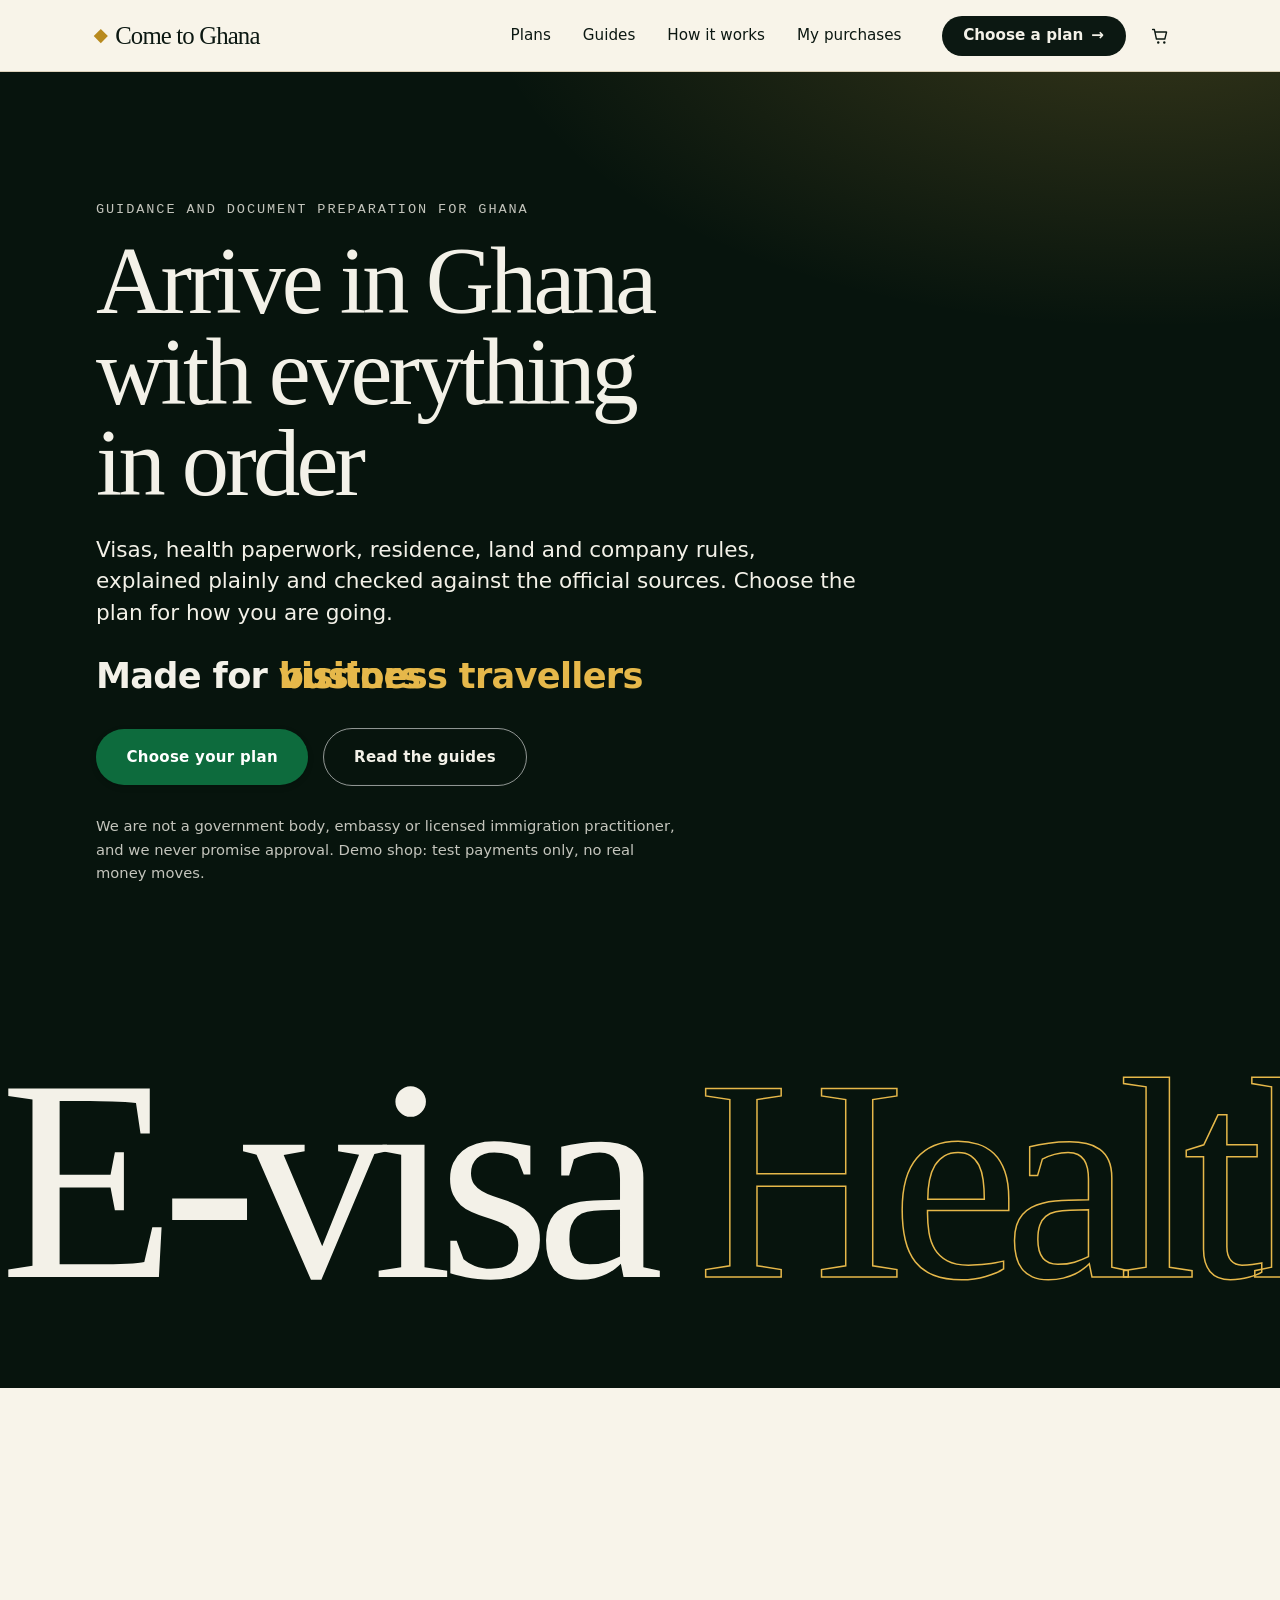
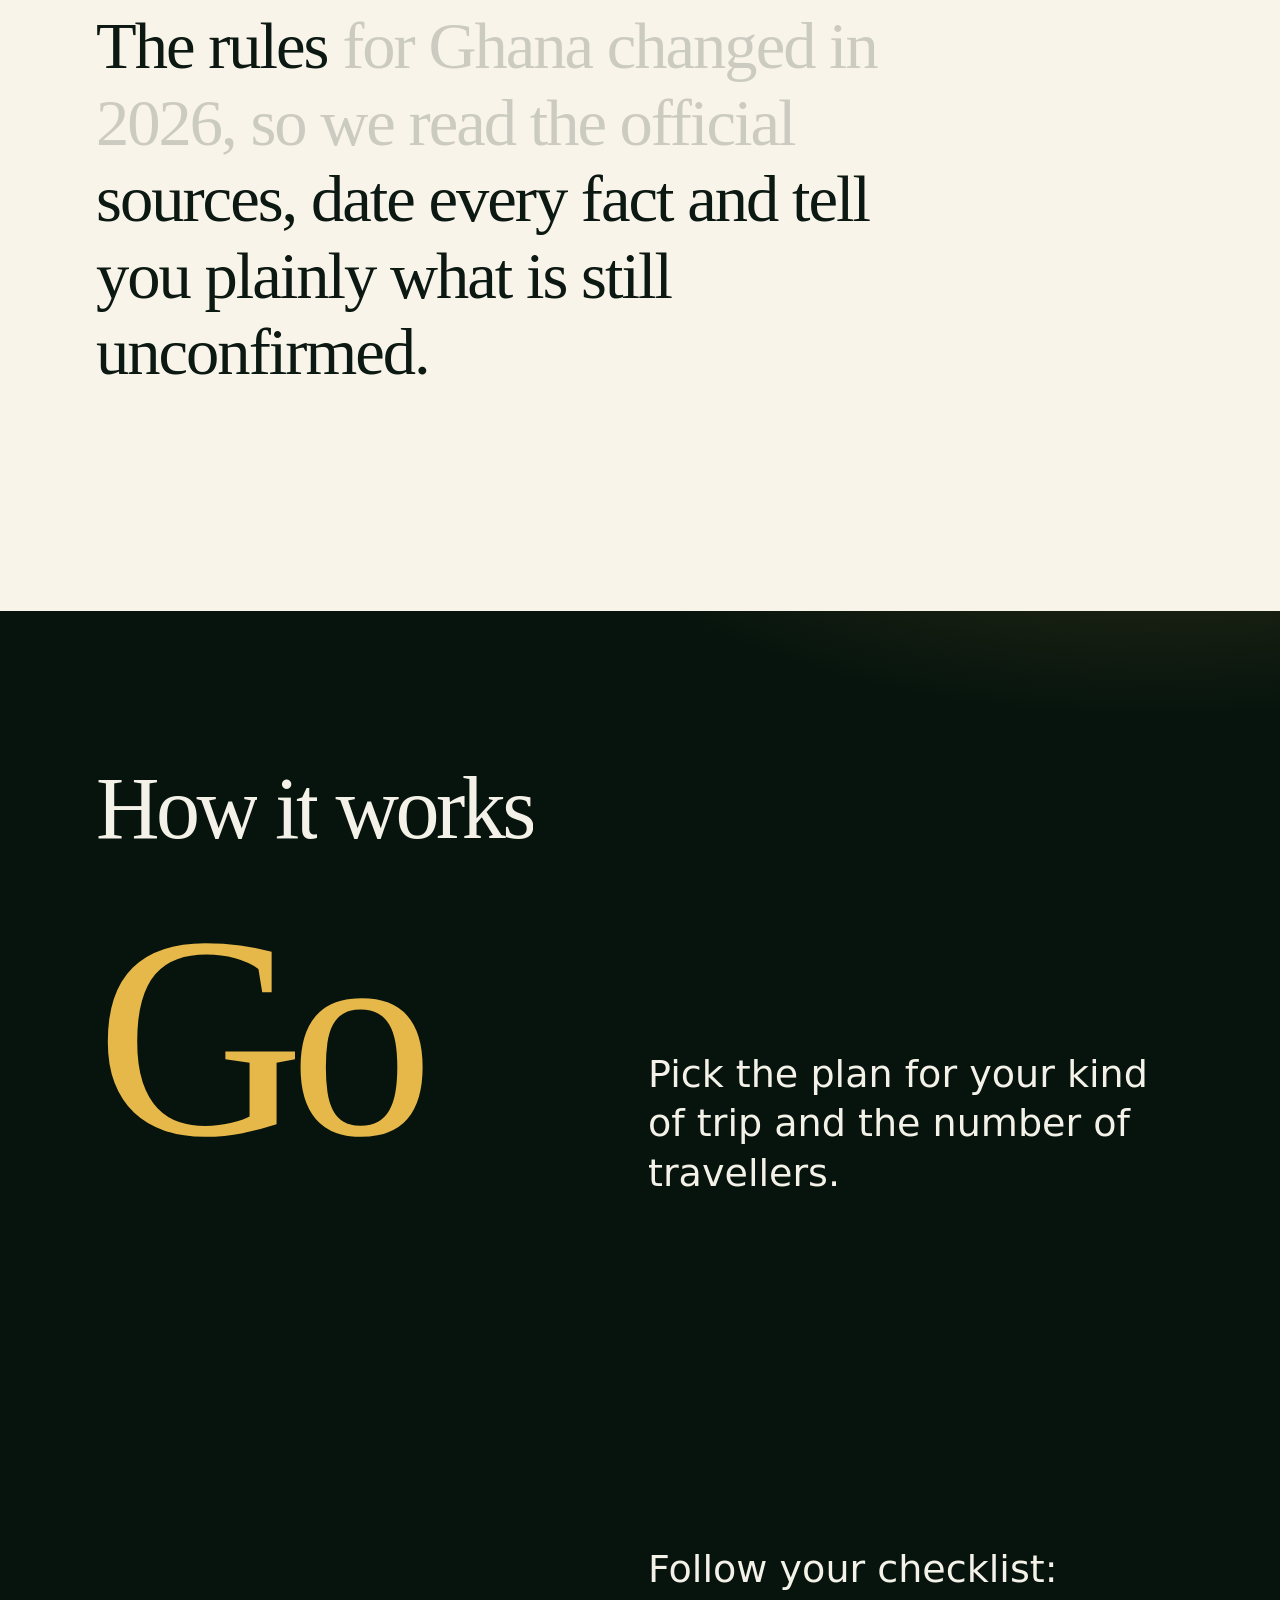
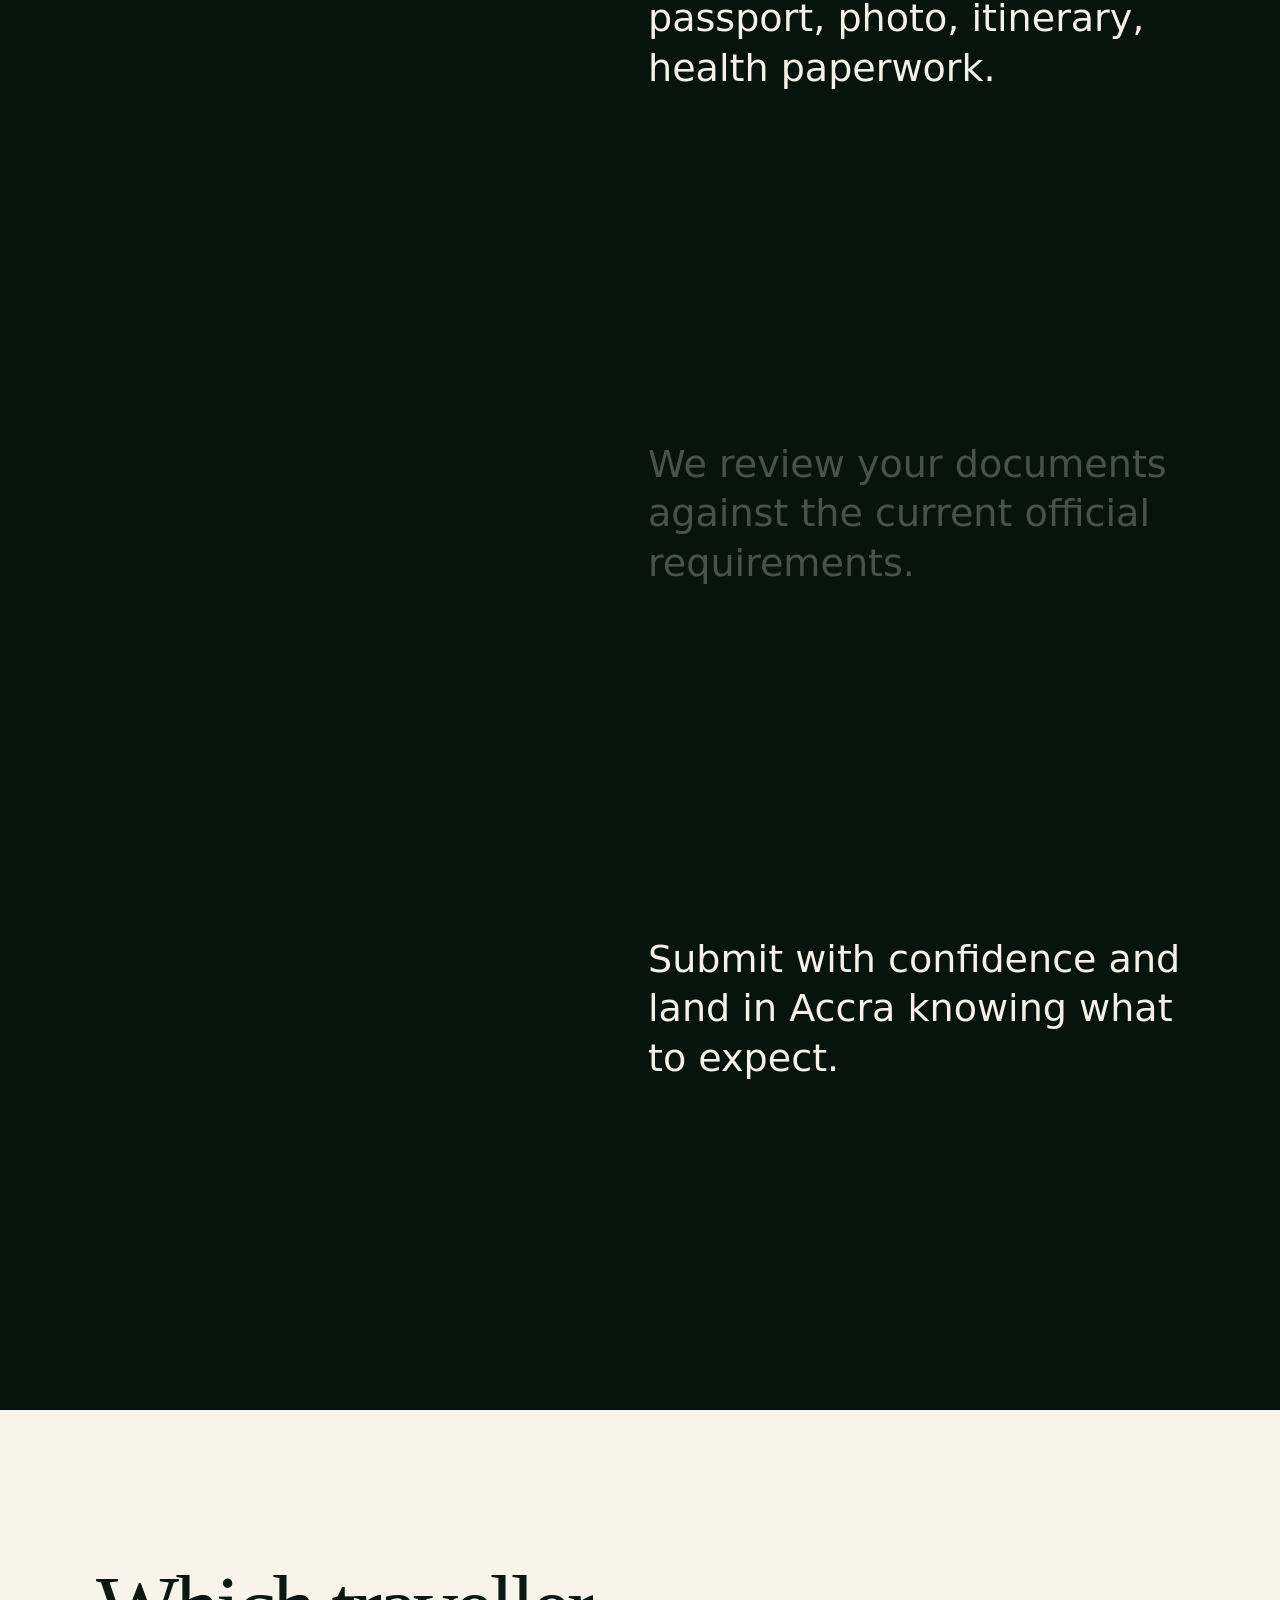
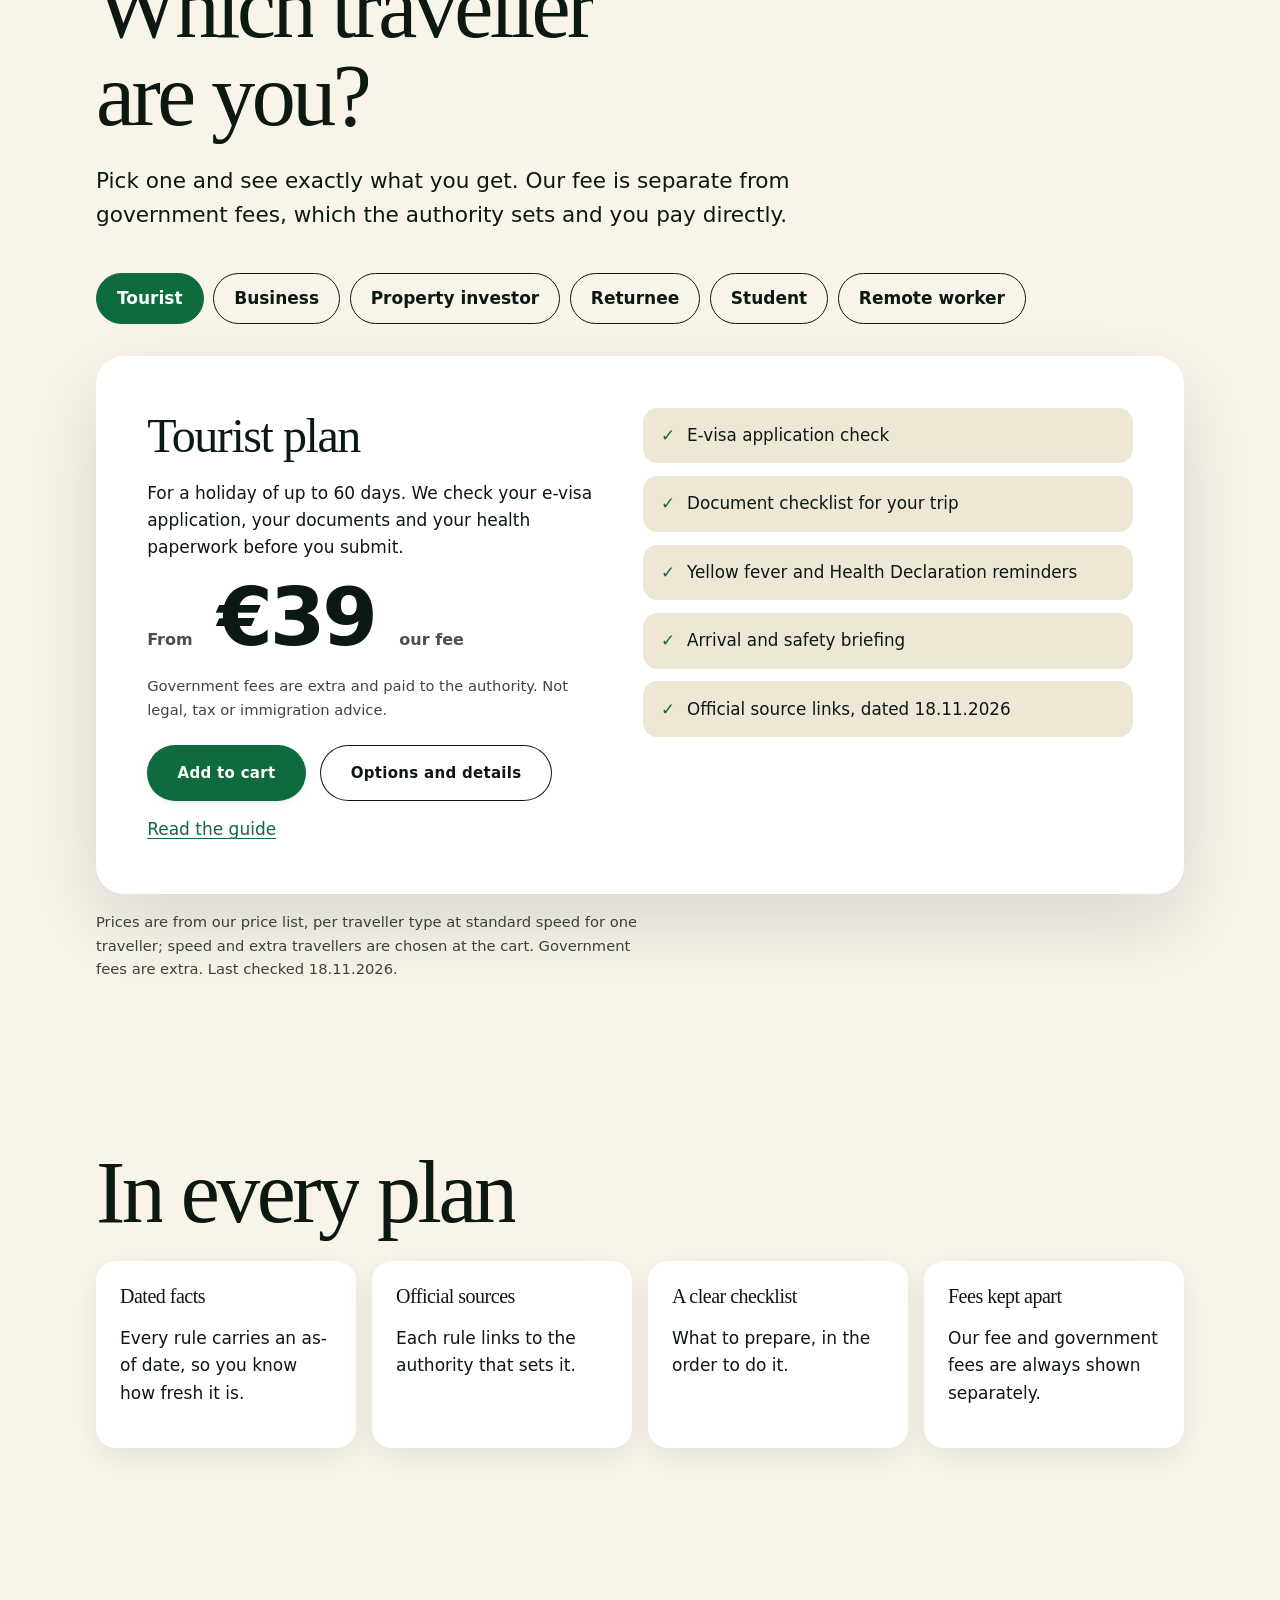
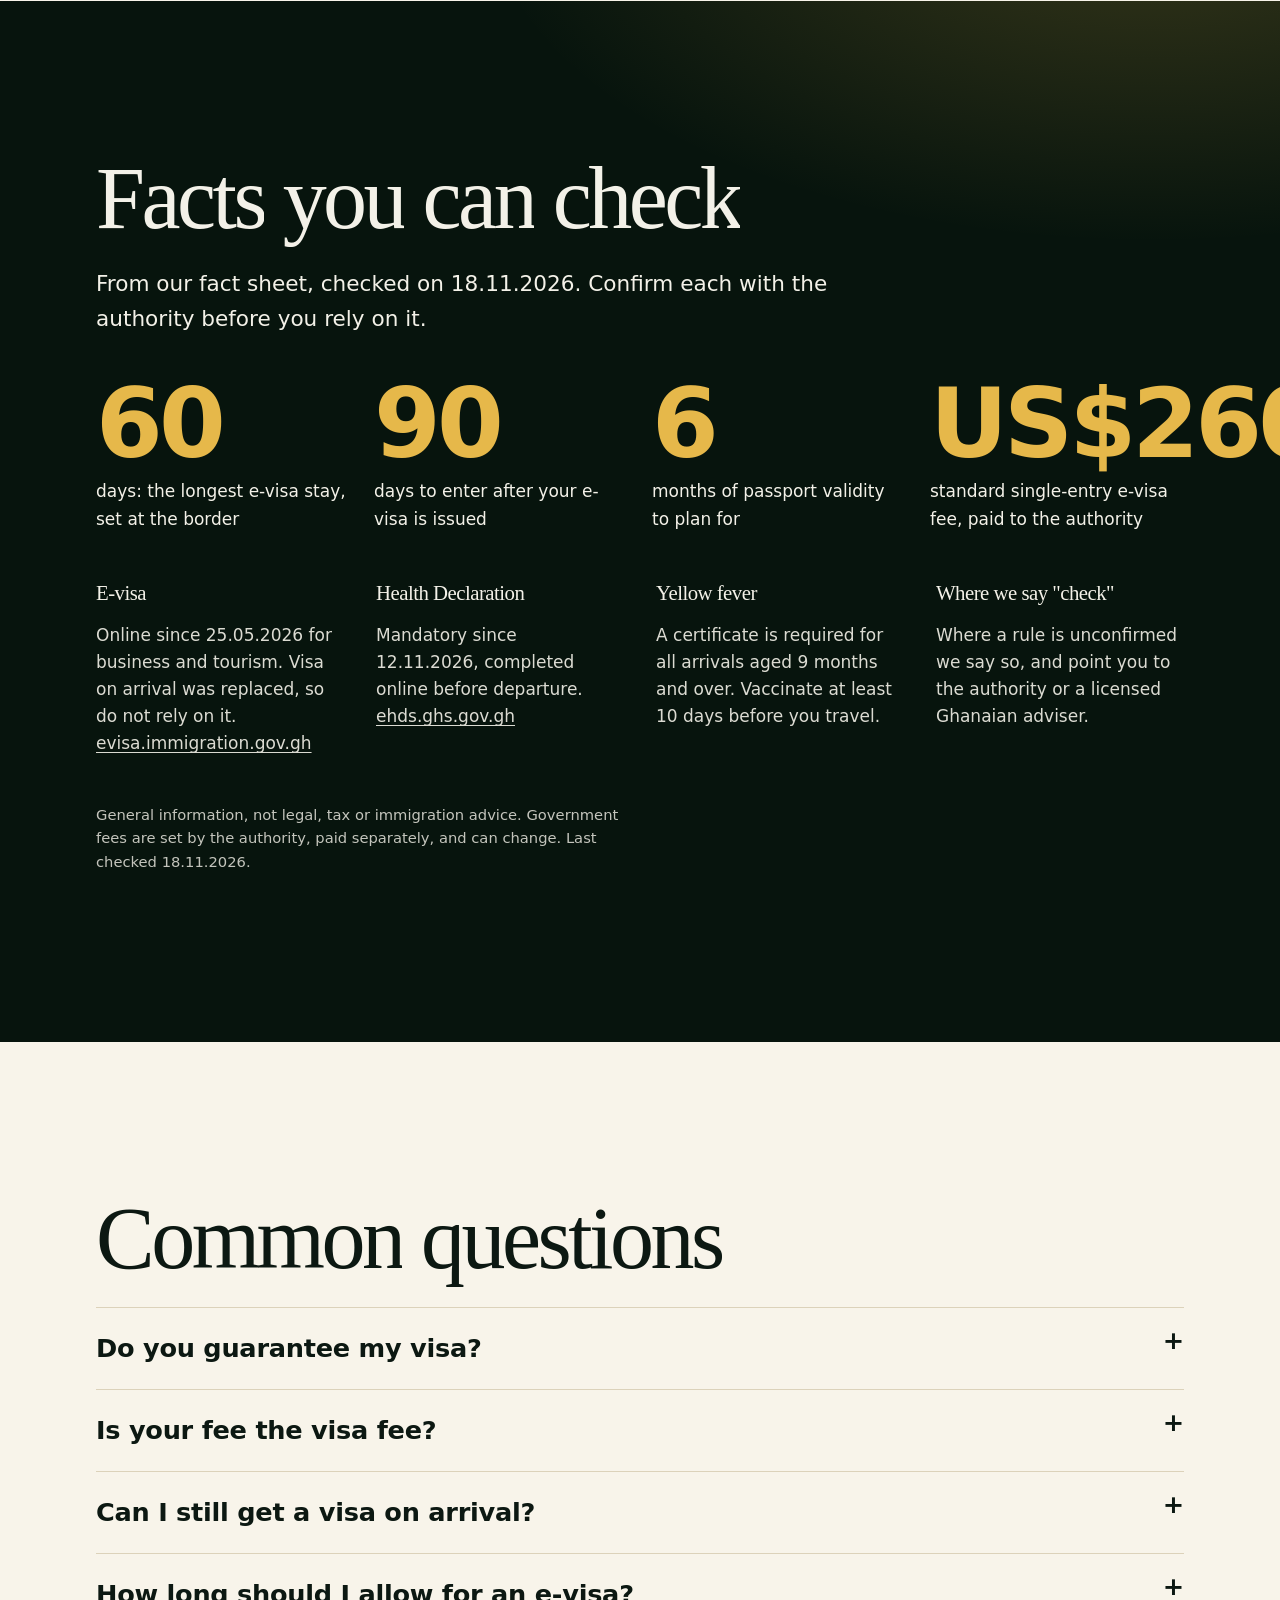
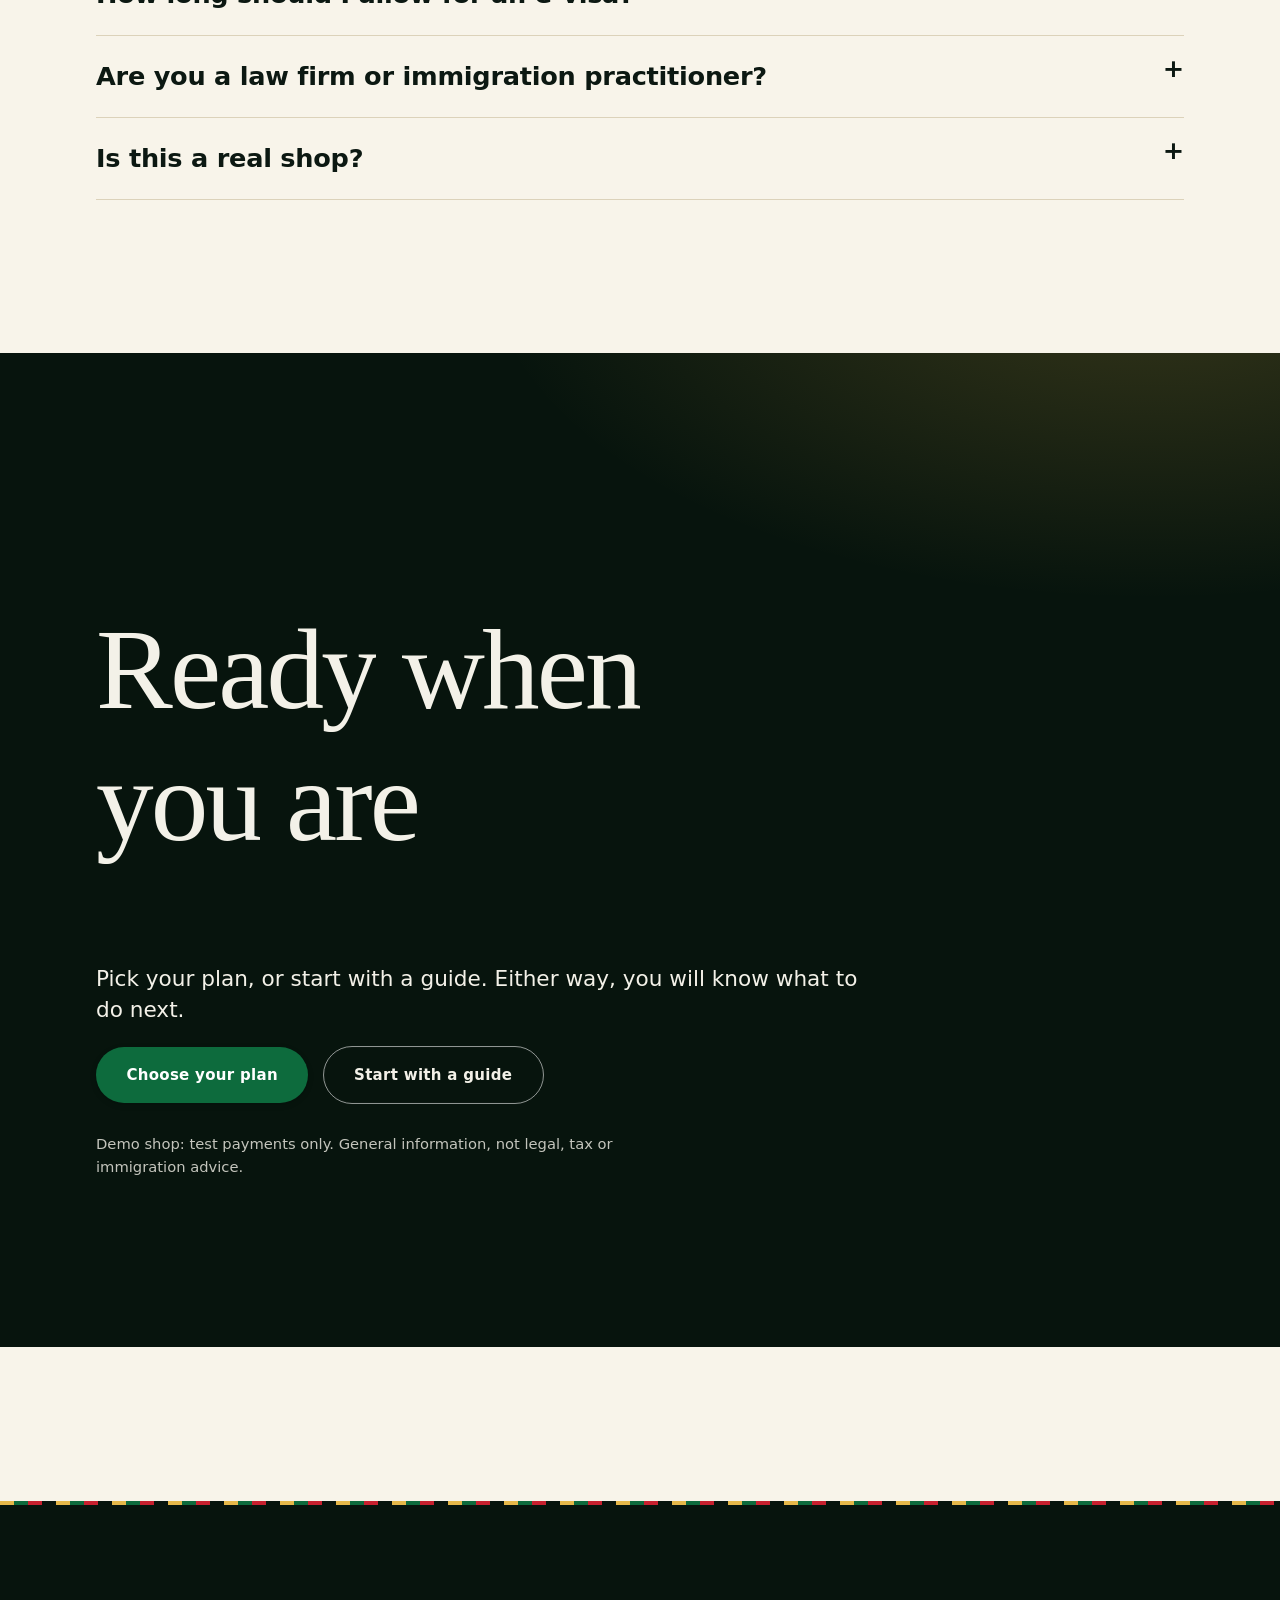
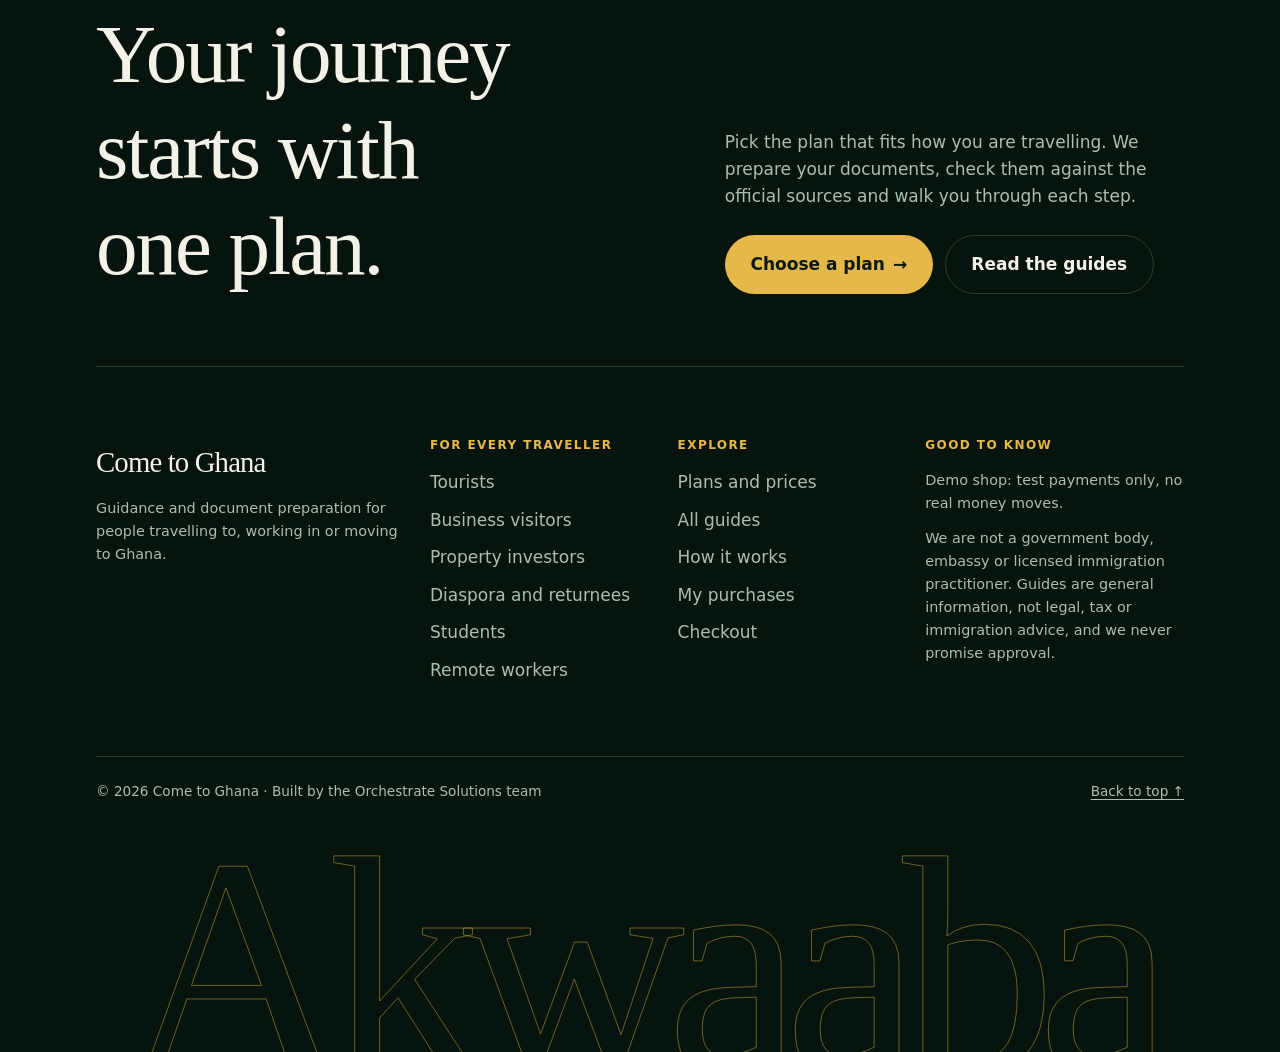
==== commit 08f9d6c0: "Release" ====
--- a/index.html
+++ b/index.html
@@ -10,14 +10,15 @@
 <style>
   @view-transition { navigation: auto; }
   .h-dark { background: radial-gradient(70rem 36rem at 90% -10%, color-mix(in srgb, var(--accent-bright, #f5c542) 22%, transparent), transparent 60%), var(--bg-dark, #10231a); color: var(--on-dark, #f4f7f4); }
-  .h-hero { min-height: 100svh; display: flex; align-items: center; padding-block: clamp(6rem, 10vw, 9rem) clamp(3rem, 6vw, 5rem); }
-  .h-hero h1 { font-size: clamp(3.2rem, 10.5vw, 9rem); letter-spacing: -.045em; line-height: .94; margin: 0 0 clamp(1.5rem, 3vw, 2.5rem); max-width: 12ch; }
-  .h-eyebrow { font-family: var(--font-mono, ui-monospace, monospace); font-size: .85rem; letter-spacing: .14em; text-transform: uppercase; opacity: .8; margin: 0 0 1.5rem; }
-  .h-lede { max-width: 56ch; font-size: clamp(1.15rem, 2.1vw, 1.5rem); line-height: 1.45; margin: 0 0 1.5rem; }
-  .h-kinetic { font-weight: 700; font-size: clamp(1.4rem, 3.4vw, 2.6rem); letter-spacing: -.02em; margin: 0 0 2.25rem; }
+  .h-hero { min-height: 100svh; display: flex; align-items: center; padding-block: clamp(5.5rem, 8vw, 7rem) clamp(2rem, 4vw, 3rem); }
+  .h-hero > .hv-wrap { width: 100%; margin-inline: 0; }
+  .h-hero h1 { font-size: clamp(3rem, min(8vw, 10.5svh), 7.5rem); letter-spacing: -.04em; line-height: .96; margin: 0 0 clamp(1rem, 2vw, 1.75rem) 0; max-width: 14ch; }
+  .h-eyebrow { font-family: var(--font-mono, ui-monospace, monospace); font-size: .85rem; letter-spacing: .14em; text-transform: uppercase; opacity: .8; margin: 0 0 1rem; }
+  .h-lede { max-width: 56ch; font-size: clamp(1.1rem, 1.8vw, 1.35rem); line-height: 1.45; margin: 0 0 1.25rem; }
+  .h-kinetic { font-weight: 700; font-size: clamp(1.3rem, 3vw, 2.2rem); letter-spacing: -.02em; margin: 0 0 1.5rem; }
   .h-kinetic .hv-rotate { color: var(--accent-bright, #f5c542); }
   .h-cta { display: flex; flex-wrap: wrap; gap: .9rem; align-items: center; }
-  .h-dark .shop-btn--ghost { color: inherit; border-color: currentColor; }
+  .h-dark .shop-btn--ghost { color: var(--on-dark, #f4f7f4); background: transparent; border: 1.5px solid rgba(255,255,255,.55); }
   .h-fine { font-size: .92rem; opacity: .8; max-width: 62ch; margin-top: 1.75rem; }
   .h-h2 { font-size: clamp(2.4rem, 7vw, 5.5rem); letter-spacing: -.04em; line-height: 1; margin: 0 0 1.5rem; max-width: 16ch; }
   .h-sub { max-width: 58ch; font-size: clamp(1.1rem, 2vw, 1.35rem); margin: 0 0 2.5rem; }
@@ -69,7 +70,7 @@
 <body>
 <main id="main">
 
-  <section class="hv-section h-dark h-hero hv-full" aria-labelledby="h-title">
+  <section class="hv-section h-dark h-hero" aria-labelledby="h-title">
     <div class="hv-wrap">
       <p class="h-eyebrow">Guidance and document preparation for Ghana</p>
       <h1 id="h-title" data-words>Arrive in Ghana with everything in order</h1>
@@ -93,7 +94,7 @@
     </div>
   </section>
 
-  <section class="hv-section h-dark hv-full" data-scrolly aria-labelledby="how-h">
+  <section class="hv-section h-dark" data-scrolly aria-labelledby="how-h">
     <div class="hv-wrap">
       <h2 id="how-h" class="h-h2">How it works</h2>
       <div class="hv-scrolly">
@@ -131,7 +132,7 @@
     </div>
   </section>
 
-  <section class="hv-section h-dark hv-full" aria-labelledby="trust-h">
+  <section class="hv-section h-dark" aria-labelledby="trust-h">
     <div class="hv-wrap">
       <h2 id="trust-h" class="h-h2">Facts you can check</h2>
       <p class="h-sub">From our fact sheet, checked on 18.11.2026. Confirm each with the authority before you rely on it.</p>
@@ -165,7 +166,7 @@
     </div>
   </section>
 
-  <section class="hv-section h-dark h-final hv-full" aria-labelledby="final-h">
+  <section class="hv-section h-dark h-final" aria-labelledby="final-h">
     <div class="hv-wrap">
       <h2 id="final-h">Ready when you are</h2>
       <p class="h-lede">Pick your plan, or start with a guide. Either way, you will know what to do next.</p>
--- a/css/layout.css
+++ b/css/layout.css
@@ -1,108 +1,191 @@
-/* Layout, page shell and motion states. Colours and type come from tokens.css. */
-:root { --hv-ease: var(--ease, cubic-bezier(.2,.7,.2,1)); --hv-max: var(--max-w, 76rem); --hv-gutter: clamp(1.1rem, 4vw, 2.5rem); --hv-header-h: 4.25rem; }
+/* Layout, page shell and motion states. Colours, type and timing come from tokens.css (with fallbacks). */
+:root {
+  --hv-ease: var(--ease-slow, cubic-bezier(.16,.84,.24,1));
+  --hv-dur: var(--dur-slow, 900ms);
+  --hv-max: var(--max-w, 76rem);
+  --hv-gutter: var(--gutter, clamp(1.25rem, 5vw, 4rem));
+  --hv-header-h: 4.5rem;
+  --hv-gold: var(--gold, #b88a1e);
+  --hv-gold-b: var(--accent-bright, #e6b84a);
+}
 @view-transition { navigation: auto; }
+::view-transition-old(root) { animation: hv-vt-out .3s var(--hv-ease) both; }
+::view-transition-new(root) { animation: hv-vt-in .6s var(--hv-ease) both; }
+@keyframes hv-vt-out { to { opacity: 0; } }
+@keyframes hv-vt-in { from { opacity: 0; transform: translateY(14px); } }
 html { scroll-behavior: smooth; scroll-padding-top: calc(var(--hv-header-h) + 1rem); }
+html.hv-lock { overflow: hidden; }
 *, *::before, *::after { box-sizing: border-box; }
 img, svg, video { max-width: 100%; height: auto; }
+body { overflow-x: clip; }
 main { display: block; min-height: 60svh; --hv-side: max(var(--hv-gutter), calc((100% - var(--hv-max)) / 2 + var(--hv-gutter))); }
 /* Shared container: every top-level block of a page gets side margins and centres at the max width.
    Sections and headers keep full-bleed backgrounds and pad their content; other blocks are inset by margin. */
 main > :is(section, header, article) { padding-inline: var(--hv-side) !important; }
 main > :not(section, header, article, .hv-marquee, script, style, [hidden]) { margin-inline: var(--hv-side) !important; }
 main > :is(section, header, article) > .hv-wrap { padding-inline: 0; max-width: none; }
-h1, h2, h3 { text-wrap: balance; line-height: 1.1; }
+h1, h2, h3 { text-wrap: balance; line-height: 1.08; }
+h1, h2 { font-family: var(--font-display, Georgia, serif); font-weight: var(--display-weight, 500); }
+h1 { letter-spacing: var(--track-display, -.04em); }
+h2 { letter-spacing: -.03em; }
 .hv-wrap { max-width: var(--hv-max); margin-inline: auto; padding-inline: var(--hv-gutter); }
 .hv-section { padding-block: clamp(5rem, 12vw, 10rem); }
-.hv-dark { background: var(--bg-dark, #10231a); color: var(--on-dark, #f4f7f4); }
+.hv-dark { background: var(--bg-dark, #07140d); color: var(--on-dark, #f3f1e8); }
+.hv-label { font-size: var(--label-size, .75rem); font-weight: 600; text-transform: uppercase; letter-spacing: var(--track-label, .12em); }
+.hv-rule { display: block; width: 4.5rem; height: 2px; background: var(--rule-gold, linear-gradient(90deg, #b88a1e, #e6b84a)); transform-origin: left; }
+.js .hv-rule { transform: scaleX(0); transition: transform var(--hv-dur) var(--hv-ease); }
+.js .hv-rule.is-in { transform: none; }
 
 /* Skip link */
-.hv-skip { position: absolute; left: 1rem; top: -4rem; z-index: 400; background: var(--accent, #1f6f43); color: var(--on-accent, #fff); padding: .75rem 1.25rem; border-radius: .75rem; font-weight: 700; text-decoration: none; transition: top .2s; }
+.hv-skip { position: absolute; left: 1rem; top: -5rem; z-index: 500; background: var(--ink, #10231a); color: var(--on-dark, #fff); padding: .8rem 1.3rem; border-radius: 999px; font-weight: 600; text-decoration: none; transition: top .2s; }
 .hv-skip:focus { top: 1rem; }
 
-/* Header and nav */
-.hv-header { position: sticky; top: 0; z-index: 100; backdrop-filter: blur(14px) saturate(1.4); background: color-mix(in srgb, var(--bg, #fff) 86%, transparent); color: var(--ink, #111); border-bottom: 1px solid var(--line, rgba(120,130,140,.25)); transition: box-shadow .3s; }
-.hv-header.is-stuck { box-shadow: 0 6px 24px rgba(0,0,0,.08); }
-.hv-header-in { max-width: var(--hv-max); margin-inline: auto; padding-inline: var(--hv-gutter); min-height: var(--hv-header-h); display: flex; align-items: center; gap: .6rem; }
-.hv-logo { font-weight: 800; font-size: 1.2rem; letter-spacing: -.02em; text-decoration: none; color: inherit; display: inline-flex; align-items: center; gap: .5rem; }
-.hv-logo::before { content: ""; width: .85rem; height: .85rem; border-radius: 50%; background: var(--accent, #1f6f43); box-shadow: 0 0 0 4px color-mix(in srgb, var(--accent, #1f6f43) 25%, transparent); }
-.hv-header-in > .cd-btn { margin-left: auto; margin-right: 0; }
-.hv-nav-toggle { font: inherit; font-weight: 600; background: none; border: 1.5px solid currentColor; color: inherit; border-radius: 999px; padding: .45rem 1rem; cursor: pointer; }
-.hv-nav { position: absolute; inset: 100% 0 auto 0; background: var(--bg, #fff); border-bottom: 1px solid var(--line, rgba(120,130,140,.25)); padding: .5rem var(--hv-gutter) 1.25rem; display: none; box-shadow: 0 20px 30px rgba(0,0,0,.1); }
-.hv-nav.is-open { display: block; }
-.hv-nav ul { list-style: none; margin: 0; padding: 0; display: grid; gap: .15rem; }
-.hv-nav a { display: block; padding: .8rem .25rem; color: inherit; text-decoration: none; font-weight: 600; position: relative; }
-.hv-nav a::after { content: ""; position: absolute; left: 0; right: 0; bottom: .35rem; height: 2px; background: var(--accent, #1f6f43); transform: scaleX(0); transform-origin: left; transition: transform .4s var(--hv-ease); }
-.hv-nav a:hover::after, .hv-nav a[aria-current="page"]::after { transform: scaleX(1); }
-.hv-nav .hv-nav-cta { margin-top: .5rem; text-align: center; background: var(--accent, #1f6f43); color: var(--on-accent, #fff); border-radius: 999px; padding: .8rem 1.25rem; }
-.hv-nav .hv-nav-cta::after { display: none; }
-a:focus-visible, button:focus-visible, summary:focus-visible { outline: 3px solid var(--focus, var(--accent, #1f6f43)); outline-offset: 3px; border-radius: .35rem; }
+/* ---------- Header ---------- */
+.hv-header { position: sticky; top: 0; z-index: 200; color: var(--ink, #10231a); view-transition-name: hv-header; transition: transform .55s var(--hv-ease); }
+.hv-header::before { content: ""; position: absolute; inset: 0; z-index: -1; background: color-mix(in srgb, var(--bg, #faf8f3) 82%, transparent); backdrop-filter: blur(18px) saturate(1.5); border-bottom: 1px solid var(--line, rgba(16,35,26,.12)); transition: opacity .4s; }
+.hv-header.is-hidden:not(.menu-open) { transform: translateY(-101%); }
+.hv-header-in { padding-inline: max(var(--hv-gutter), calc((100% - var(--hv-max)) / 2 + var(--hv-gutter))); height: var(--hv-header-h); display: flex; align-items: center; gap: .75rem; transition: height .45s var(--hv-ease); }
+.hv-header.is-stuck .hv-header-in { height: 3.75rem; }
+.hv-logo { font-family: var(--font-display, Georgia, serif); font-weight: var(--display-weight, 500); font-size: 1.55rem; letter-spacing: -.035em; text-decoration: none; color: inherit; display: inline-flex; align-items: center; gap: .6rem; margin-right: auto; white-space: nowrap; }
+.hv-logo::before { content: ""; width: .6rem; height: .6rem; transform: rotate(45deg); background: var(--hv-gold); flex: none; transition: transform .8s var(--hv-ease); }
+.hv-logo:hover::before { transform: rotate(225deg); }
+.hv-nav ul { list-style: none; margin: 0; padding: 0; }
+.hv-nav a { color: inherit; text-decoration: none; position: relative; }
+.hv-nav li:not(.hv-nav-last) a::after { content: ""; position: absolute; left: 0; right: 0; bottom: -.2rem; height: 1px; background: var(--hv-gold); transform: scaleX(0); transform-origin: right; transition: transform .5s var(--hv-ease); }
+.hv-nav li:not(.hv-nav-last) a:hover::after, .hv-nav a[aria-current="page"]::after { transform: scaleX(1); transform-origin: left; }
+.hv-nav .hv-nav-cta { display: inline-flex; align-items: center; gap: .5rem; background: var(--ink, #10231a); color: var(--on-dark, #fff); border-radius: 999px; padding: .7rem 1.35rem; font-weight: 600; transition: transform .4s var(--hv-ease), background .3s, box-shadow .4s; }
+.hv-nav .hv-nav-cta:hover { background: var(--accent, #0d6b3d); transform: translateY(-2px); box-shadow: var(--shadow-gold, 0 10px 40px rgba(184,138,30,.22)); }
+.hv-nav .hv-nav-cta span { display: inline-block; transition: transform .4s var(--hv-ease); }
+.hv-nav .hv-nav-cta:hover span { transform: translateX(4px); }
+.hv-cart { display: inline-flex; align-items: center; gap: .45rem; color: inherit; text-decoration: none; font-weight: 600; font-size: .95rem; padding: .55rem .8rem; border-radius: 999px; transition: background .3s; }
+.hv-cart:hover { background: color-mix(in srgb, var(--ink, #10231a) 8%, transparent); }
+.hv-cart svg { width: 1.3rem; height: 1.3rem; flex: none; }
+.hv-cart-n { min-width: 1.3rem; height: 1.3rem; padding-inline: .3rem; border-radius: 999px; background: var(--hv-gold-b); color: var(--ink, #10231a); font-size: .75rem; font-weight: 700; display: inline-grid; place-items: center; }
+.hv-cart-n[hidden] { display: none; }
+.hv-cart-label { position: absolute; width: 1px; height: 1px; overflow: hidden; clip: rect(0 0 0 0); }
+a:focus-visible, button:focus-visible, summary:focus-visible { outline: 3px solid var(--accent, #0d6b3d); outline-offset: 3px; border-radius: .35rem; }
+
+/* Menu button */
+.hv-nav-toggle { position: relative; width: 2.9rem; height: 2.9rem; border-radius: 50%; border: 1px solid var(--line, rgba(16,35,26,.2)); background: none; color: inherit; cursor: pointer; display: inline-grid; place-items: center; flex: none; }
+.hv-nav-toggle i, .hv-nav-toggle i::before { content: ""; display: block; width: 1.1rem; height: 1.5px; background: currentColor; transition: transform .5s var(--hv-ease); }
+.hv-nav-toggle i { position: relative; transform: translateY(-3px); }
+.hv-nav-toggle i::before { position: absolute; top: 6px; left: 0; }
+.menu-open .hv-nav-toggle i { transform: rotate(45deg); }
+.menu-open .hv-nav-toggle i::before { transform: translateY(-6px) rotate(-90deg); }
+
+/* Phone: full-screen menu */
+.hv-nav { position: fixed; inset: 0; z-index: -1; background: var(--bg-dark, #07140d); color: var(--on-dark, #f3f1e8); padding: calc(var(--hv-header-h) + 2rem) var(--hv-gutter) 2rem; display: flex; flex-direction: column; justify-content: space-between; overflow-y: auto; visibility: hidden; opacity: 0; transition: opacity .45s var(--hv-ease), visibility 0s .45s; }
+.menu-open .hv-nav { visibility: visible; opacity: 1; transition: opacity .45s var(--hv-ease); }
+.menu-open.hv-header::before { opacity: 0; }
+.menu-open .hv-header-in, .menu-open .hv-cart { color: var(--on-dark, #f3f1e8); }
+.hv-nav ul { display: grid; gap: .25rem; }
+.hv-nav li { overflow: hidden; }
+.hv-nav li a { display: block; font-family: var(--font-display, Georgia, serif); font-size: clamp(2.2rem, 10vw, 3.4rem); letter-spacing: -.035em; line-height: 1.15; padding: .35rem 0; transform: translateY(110%); transition: transform .8s var(--hv-ease); transition-delay: calc(var(--n, 0) * 60ms + 120ms); }
+.menu-open .hv-nav li a { transform: none; }
+.hv-nav li:not(.hv-nav-last) a::after { bottom: .3rem; }
+.hv-nav .hv-nav-last { margin-top: 1.25rem; overflow: visible; }
+.hv-nav .hv-nav-cta { font-family: var(--font-body, system-ui, sans-serif); font-size: 1.05rem; letter-spacing: 0; transform: none; background: var(--hv-gold-b); color: var(--ink, #10231a); padding: 1rem 1.6rem; justify-content: center; }
+.hv-nav-foot { font-size: .85rem; opacity: .7; max-width: 32ch; margin-top: 2rem; }
 @media (min-width: 62rem) {
-  .hv-header-in { justify-content: space-between; }
-  .hv-nav-toggle { display: none; }
-  .hv-nav { position: static; display: block; background: none; border: 0; box-shadow: none; padding: 0; margin-left: auto; }
-  .hv-nav ul { display: flex; align-items: center; gap: 1.5rem; }
-  .hv-nav a { padding: .5rem 0; }
-  .hv-nav .hv-nav-cta { margin: 0; padding: .6rem 1.2rem; }
-  .hv-header-in > .cd-btn { margin-left: .5rem; order: 3; }
+  .hv-nav-toggle, .hv-nav-foot { display: none; }
+  .hv-nav { position: static; z-index: auto; background: none; color: inherit; padding: 0; display: block; overflow: visible; visibility: visible; opacity: 1; transition: none; }
+  .hv-nav ul { display: flex; align-items: center; gap: 2rem; }
+  .hv-nav li { overflow: visible; }
+  .hv-nav li a { font-family: var(--font-body, system-ui, sans-serif); font-size: .95rem; font-weight: 500; letter-spacing: 0; padding: .4rem 0; transform: none; transition: none; }
+  .hv-nav .hv-nav-last { margin: 0 0 0 .5rem; }
+  .hv-nav .hv-nav-cta { font-size: .95rem; background: var(--ink, #10231a); color: var(--on-dark, #fff); padding: .7rem 1.35rem; }
+  .hv-cart { order: 3; }
+}
+@media (max-width: 61.99rem) { .hv-cart { margin-left: auto; } .hv-logo { margin-right: 0; } }
+
+/* ---------- Footer ---------- */
+.hv-footer { position: relative; margin-top: clamp(5rem, 12vw, 10rem); background: var(--bg-dark, #07140d); color: var(--on-dark, #f3f1e8); overflow: hidden; }
+.hv-footer::before { content: ""; display: block; height: 4px; background: var(--kente, linear-gradient(90deg, #e6b84a, #0d6b3d, #c8202f)); }
+.hv-footer a { color: inherit; text-decoration: none; }
+.hv-footer-in { padding: clamp(3.5rem, 8vw, 6.5rem) max(var(--hv-gutter), calc((100% - var(--hv-max)) / 2 + var(--hv-gutter))) 0; }
+.hv-footer-top { display: grid; gap: 2rem; padding-bottom: clamp(2.5rem, 6vw, 4.5rem); border-bottom: 1px solid var(--line-dark, rgba(243,241,232,.16)); }
+.hv-footer-top h2 { margin: 0; font-size: clamp(2.4rem, 6.5vw, 5.5rem); max-width: 14ch; }
+.hv-footer-top > div:last-child { display: grid; gap: 1.5rem; }
+.hv-footer-top p { margin: 0; max-width: 46ch; color: var(--on-dark-soft, #a9bfb1); }
+.hv-footer-cta { display: flex; flex-wrap: wrap; gap: .75rem; }
+.hv-btn-gold, .hv-btn-line { display: inline-flex; align-items: center; gap: .5rem; padding: .95rem 1.6rem; border-radius: 999px; font-weight: 600; transition: transform .4s var(--hv-ease), box-shadow .4s, background .3s; }
+.hv-btn-gold { background: var(--hv-gold-b); color: var(--ink, #10231a) !important; }
+.hv-btn-line { border: 1px solid var(--line-dark, rgba(243,241,232,.3)); }
+.hv-btn-gold:hover, .hv-btn-line:hover { transform: translateY(-2px); }
+.hv-btn-gold:hover { box-shadow: 0 10px 40px rgba(230,184,74,.3); }
+.hv-btn-line:hover { background: rgba(243,241,232,.08); }
+.hv-footer-cols { display: grid; gap: 2.5rem 2rem; grid-template-columns: repeat(2, 1fr); padding-block: clamp(2.5rem, 6vw, 4.5rem); }
+.hv-footer-cols > div:first-child { grid-column: 1 / -1; }
+.hv-footer-cols h3 { margin: 0 0 1rem; font-family: var(--font-body, system-ui, sans-serif); font-size: var(--label-size, .75rem); font-weight: 600; text-transform: uppercase; letter-spacing: var(--track-label, .12em); color: var(--hv-gold-b); }
+.hv-footer-cols ul { list-style: none; margin: 0; padding: 0; display: grid; gap: .65rem; }
+.hv-footer-cols li a { position: relative; display: inline-block; color: var(--on-dark-soft, #a9bfb1); transition: color .3s, transform .4s var(--hv-ease); }
+.hv-footer-cols li a:hover { color: var(--on-dark, #fff); transform: translateX(4px); }
+.hv-footer-brand strong { font-family: var(--font-display, Georgia, serif); font-weight: var(--display-weight, 500); font-size: 1.8rem; letter-spacing: -.03em; }
+.hv-footer-brand p, .hv-footer-note { color: var(--on-dark-soft, #a9bfb1); font-size: .9rem; line-height: 1.6; max-width: 38ch; margin: .75rem 0 0; }
+.hv-footer-base { display: flex; flex-wrap: wrap; justify-content: space-between; gap: .75rem 2rem; padding-block: 1.5rem; border-top: 1px solid var(--line-dark, rgba(243,241,232,.16)); font-size: .85rem; color: var(--on-dark-soft, #a9bfb1); position: relative; z-index: 1; }
+.hv-footer-base a { text-decoration: underline; text-underline-offset: .25em; }
+.hv-footer-mark { font-family: var(--font-display, Georgia, serif); font-weight: var(--display-weight, 500); font-size: clamp(5rem, 24vw, 21rem); line-height: .8; letter-spacing: -.06em; text-align: center; white-space: nowrap; color: transparent; -webkit-text-stroke: 1px rgba(230,184,74,.45); margin-top: 1rem; margin-bottom: -.12em; user-select: none; pointer-events: none; }
+@media (min-width: 52rem) {
+  .hv-footer-top { grid-template-columns: 1.3fr 1fr; align-items: end; }
+  
+  .hv-footer-cols { grid-template-columns: 1.4fr 1fr 1fr 1.2fr; }
+  .hv-footer-cols > div:first-child { grid-column: auto; }
 }
 
-/* Footer */
-.hv-footer { margin-top: clamp(4rem, 10vw, 8rem); background: var(--bg-dark, #10231a); color: var(--on-dark, #f4f7f4); padding-block: clamp(2.5rem, 6vw, 4.5rem); }
-.hv-footer-in { max-width: var(--hv-max); margin-inline: auto; padding-inline: var(--hv-gutter); display: grid; gap: 2rem; grid-template-columns: repeat(auto-fit, minmax(14rem, 1fr)); }
-.hv-footer a { color: inherit; text-underline-offset: .25em; }
-.hv-footer h2 { font-size: 1rem; text-transform: uppercase; letter-spacing: .08em; opacity: .75; margin: 0 0 .75rem; }
-.hv-footer ul { list-style: none; margin: 0; padding: 0; display: grid; gap: .4rem; }
-.hv-footer small { opacity: .8; display: block; line-height: 1.5; }
-.hv-footer p { max-width: 40ch; margin: .5rem 0 0; }
-
 /* Reading progress */
-.hv-progress { position: fixed; inset: 0 0 auto 0; height: 3px; z-index: 300; pointer-events: none; }
-.hv-progress i { display: block; height: 100%; width: 100%; background: linear-gradient(90deg, var(--accent, #1f6f43), var(--accent-bright, #38bdf8)); transform: scaleX(var(--hv-p, 0)); transform-origin: left; }
+.hv-progress { position: fixed; inset: 0 0 auto 0; height: 2px; z-index: 600; pointer-events: none; }
+.hv-progress i { display: block; height: 100%; width: 100%; background: linear-gradient(90deg, var(--hv-gold), var(--hv-gold-b)); transform: scaleX(var(--hv-p, 0)); transform-origin: left; }
 
 /* ---------- Motion (only with JS; otherwise everything is visible) ---------- */
 .js .hv-word { display: inline-block; white-space: pre; }
-.js [data-split="words"] .hv-word { opacity: 0; transform: translateY(.6em); filter: blur(8px); transition: opacity .8s var(--hv-ease), transform .8s var(--hv-ease), filter .8s var(--hv-ease); transition-delay: calc(var(--i, 0) * 60ms); }
+.js [data-split="words"] .hv-word { opacity: 0; transform: translateY(.5em); filter: blur(10px); transition: opacity var(--hv-dur) var(--hv-ease), transform var(--hv-dur) var(--hv-ease), filter var(--hv-dur) var(--hv-ease); transition-delay: calc(var(--i, 0) * 70ms); }
 .js [data-split="words"].is-in .hv-word { opacity: 1; transform: none; filter: none; }
-.js [data-split="mask"] .hv-mw { display: inline-block; overflow: hidden; vertical-align: top; padding-bottom: .12em; margin-bottom: -.12em; }
-.js [data-split="mask"] .hv-word { transform: translateY(110%); transition: transform .9s var(--hv-ease); transition-delay: calc(var(--i, 0) * 50ms); }
+.js [data-split="mask"] .hv-mw { display: inline-block; overflow: hidden; vertical-align: top; padding-bottom: .14em; margin-bottom: -.14em; }
+.js [data-split="mask"] .hv-word { transform: translateY(112%); transition: transform 1.05s var(--hv-ease); transition-delay: calc(var(--i, 0) * 55ms); }
 .js [data-split="mask"].is-in .hv-word { transform: none; }
-.js [data-reveal] { opacity: 0; transform: translateY(2rem); transition: opacity .8s var(--hv-ease), transform .8s var(--hv-ease); transition-delay: var(--d, 0ms); }
+.js [data-reveal] { opacity: 0; transform: translateY(2.25rem); transition: opacity var(--hv-dur) var(--hv-ease), transform var(--hv-dur) var(--hv-ease); transition-delay: var(--d, 0ms); }
 .js [data-reveal].is-in { opacity: 1; transform: none; }
 
 .hv-rotate { display: inline-grid; vertical-align: bottom; }
-.hv-rotate > span { grid-area: 1 / 1; opacity: 0; transform: translateY(60%); transition: opacity .6s var(--hv-ease), transform .6s var(--hv-ease); }
+.hv-rotate > span { grid-area: 1 / 1; opacity: 0; transform: translateY(60%); transition: opacity .7s var(--hv-ease), transform .7s var(--hv-ease); }
 .hv-rotate > span.is-on { opacity: 1; transform: none; }
-.hv-sweep { background: linear-gradient(100deg, var(--accent, #1f6f43), var(--accent-bright, #38bdf8), var(--accent, #1f6f43)); background-size: 200% 100%; -webkit-background-clip: text; background-clip: text; color: transparent; animation: hv-sweep 6s linear infinite; }
+.hv-sweep { background: linear-gradient(100deg, var(--hv-gold), var(--hv-gold-b), var(--hv-gold)); background-size: 200% 100%; -webkit-background-clip: text; background-clip: text; color: transparent; animation: hv-sweep 7s linear infinite; }
 @keyframes hv-sweep { to { background-position: -200% 0; } }
 
-.hv-marquee { overflow: hidden; background: var(--bg-dark, #10231a); color: var(--on-dark, #f4f7f4); padding-block: clamp(2rem, 6vw, 4rem); }
-.hv-marquee-track { display: flex; width: max-content; gap: 3rem; font-size: clamp(3rem, 11vw, 9rem); font-weight: 800; letter-spacing: -.04em; line-height: 1; white-space: nowrap; animation: hv-marquee var(--marquee-speed, 45s) linear infinite; }
-.hv-marquee-track span:nth-child(even) { color: transparent; -webkit-text-stroke: 1.5px currentColor; }
+.hv-marquee { overflow: hidden; background: var(--bg-dark, #07140d); color: var(--on-dark, #f3f1e8); padding-block: clamp(2rem, 6vw, 4rem); }
+.hv-marquee-track { display: flex; width: max-content; gap: 3rem; font-family: var(--font-display, Georgia, serif); font-size: var(--fs-giant, clamp(5rem, 18vw, 16rem)); font-weight: var(--display-weight, 500); letter-spacing: -.05em; line-height: 1; white-space: nowrap; animation: hv-marquee var(--marquee-speed, 80s) linear infinite; }
+.hv-marquee-track span:nth-child(even) { color: transparent; -webkit-text-stroke: 1.5px var(--hv-gold-b); }
 @keyframes hv-marquee { to { transform: translateX(-50%); } }
 
-.hv-statement { font-size: clamp(1.8rem, 5vw, 4rem); font-weight: 700; letter-spacing: -.02em; line-height: 1.15; max-width: 28ch; }
-.js .hv-statement .hv-word { opacity: .2; transition: opacity .35s linear; }
+.hv-statement { font-family: var(--font-display, Georgia, serif); font-size: clamp(1.9rem, 5.2vw, 4.25rem); font-weight: var(--display-weight, 500); letter-spacing: -.03em; line-height: 1.15; max-width: 26ch; }
+.js .hv-statement .hv-word { opacity: .18; transition: opacity .4s linear; }
 .js .hv-statement .hv-word.is-lit { opacity: 1; }
 
 /* Scrollytelling: [data-scrolly] > .hv-scrolly-word + .hv-scrolly-steps > [data-step][data-word] */
-.hv-scrolly { display: grid; gap: 1.5rem; grid-template-columns: 1fr; }
-.hv-scrolly-word { position: sticky; top: calc(var(--hv-header-h) + 1rem); font-size: clamp(3rem, 14vw, 10rem); font-weight: 800; letter-spacing: -.04em; line-height: 1; padding-block: 1rem; z-index: 1; }
-.hv-scrolly-steps [data-step] { min-height: 55svh; display: flex; align-items: center; font-size: clamp(1.5rem, 3.4vw, 2.5rem); font-weight: 600; line-height: 1.25; max-width: 24ch; opacity: .3; transition: opacity .5s var(--hv-ease); }
+.hv-scrolly { display: grid; gap: 1rem; grid-template-columns: 1fr; }
+.hv-scrolly-word { position: sticky; top: calc(var(--hv-header-h) + .5rem); font-family: var(--font-display, Georgia, serif); font-size: var(--fs-giant, clamp(5rem, 18vw, 14rem)); font-weight: var(--display-weight, 500); letter-spacing: -.05em; line-height: 1; padding-block: 1rem; z-index: 1; color: var(--hv-gold-b); transition: opacity .4s; }
+.hv-scrolly-steps [data-step] { min-height: 55svh; display: flex; align-items: center; font-size: var(--fs-step, clamp(1.5rem, 3.4vw, 2.5rem)); font-weight: 500; line-height: 1.3; max-width: 24ch; opacity: .28; transition: opacity .6s var(--hv-ease); }
 .hv-scrolly-steps [data-step].is-active { opacity: 1; }
 @media (min-width: 52rem) { .hv-scrolly { grid-template-columns: 1fr 1fr; align-items: start; } .hv-scrolly-word { top: 30svh; } }
 
-.hv-card { transition: transform .4s var(--hv-ease), box-shadow .4s var(--hv-ease); }
+.hv-card { transition: transform .5s var(--hv-ease), box-shadow .5s var(--hv-ease); }
 .hv-card:hover { transform: translateY(-4px); }
 [data-parallax] { will-change: transform; }
 [data-count] { font-variant-numeric: tabular-nums; }
 
+@supports (animation-timeline: view()) {
+  main > :first-child h1 { animation: hv-hero-exit linear both; animation-timeline: view(); animation-range: exit 0% exit 90%; }
+  @keyframes hv-hero-exit { to { transform: translateY(-14%); opacity: .25; } }
+}
 @media (prefers-reduced-motion: reduce) {
   html { scroll-behavior: auto; }
   *, *::before, *::after { animation: none !important; transition: none !important; }
-  .js [data-split] .hv-word, .js [data-reveal] { opacity: 1 !important; transform: none !important; filter: none !important; }
+  ::view-transition-group(*), ::view-transition-old(*), ::view-transition-new(*) { animation: none !important; }
+  .js [data-split] .hv-word, .js [data-reveal], .js .hv-rule { opacity: 1 !important; transform: none !important; filter: none !important; }
   .hv-rotate > span:first-child { opacity: 1; transform: none; }
   .hv-rotate > span:not(:first-child) { display: none; }
   .js .hv-statement .hv-word, .hv-scrolly-steps [data-step] { opacity: 1 !important; }
   .hv-scrolly-word { position: static; }
+  .hv-nav li a { transform: none !important; }
   .hv-progress { display: none; }
 }
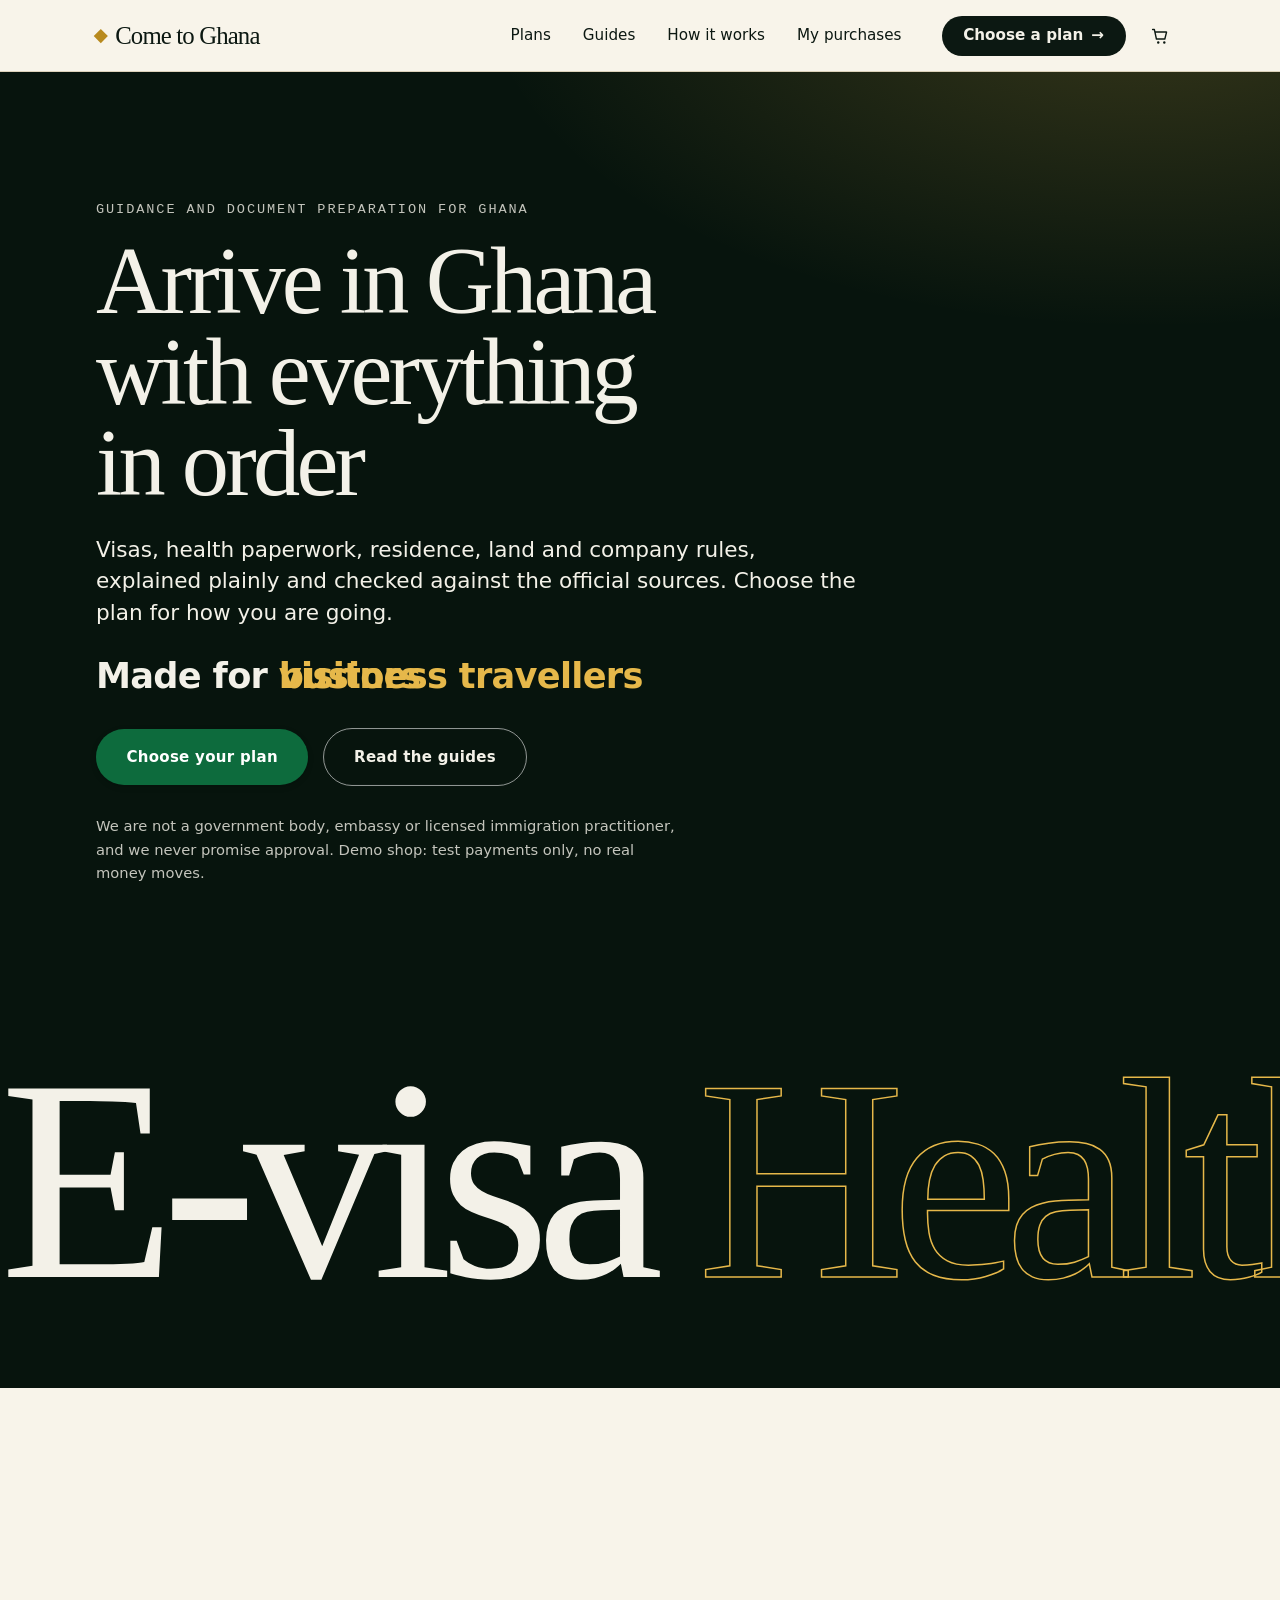
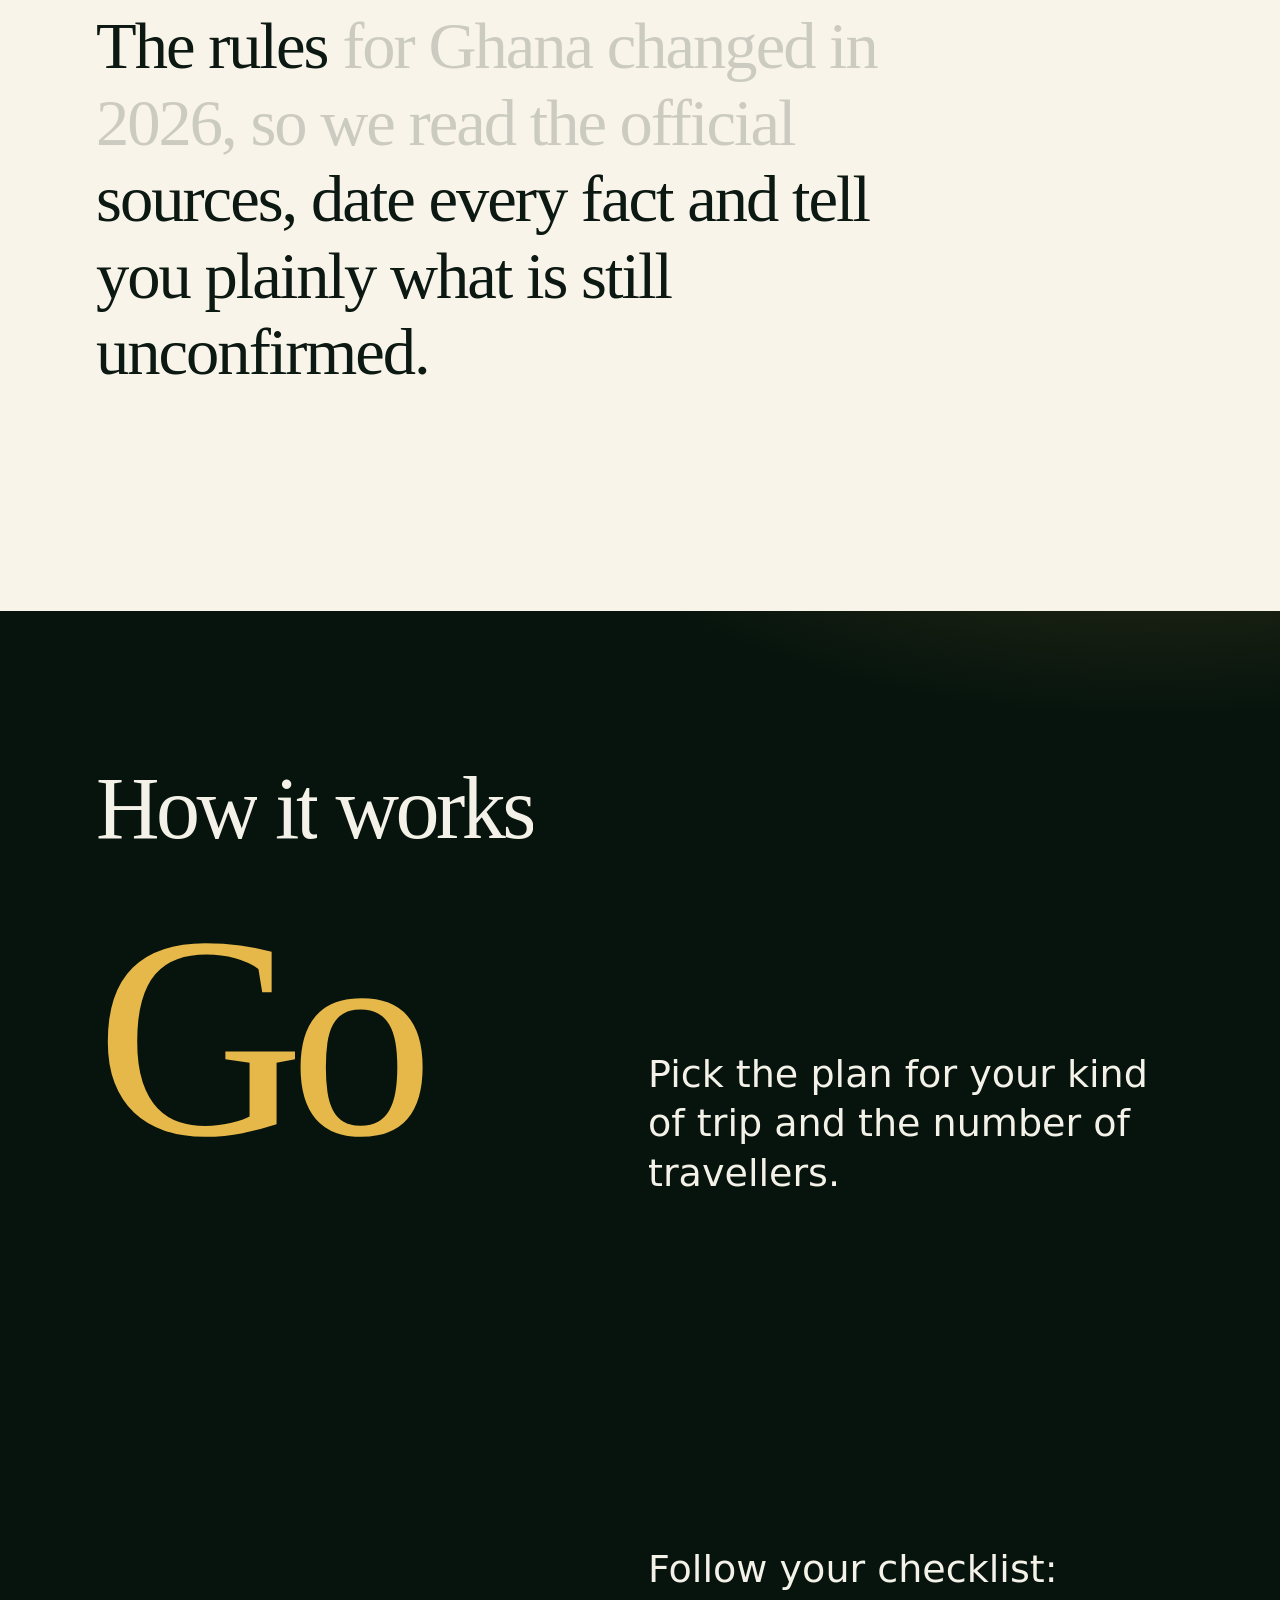
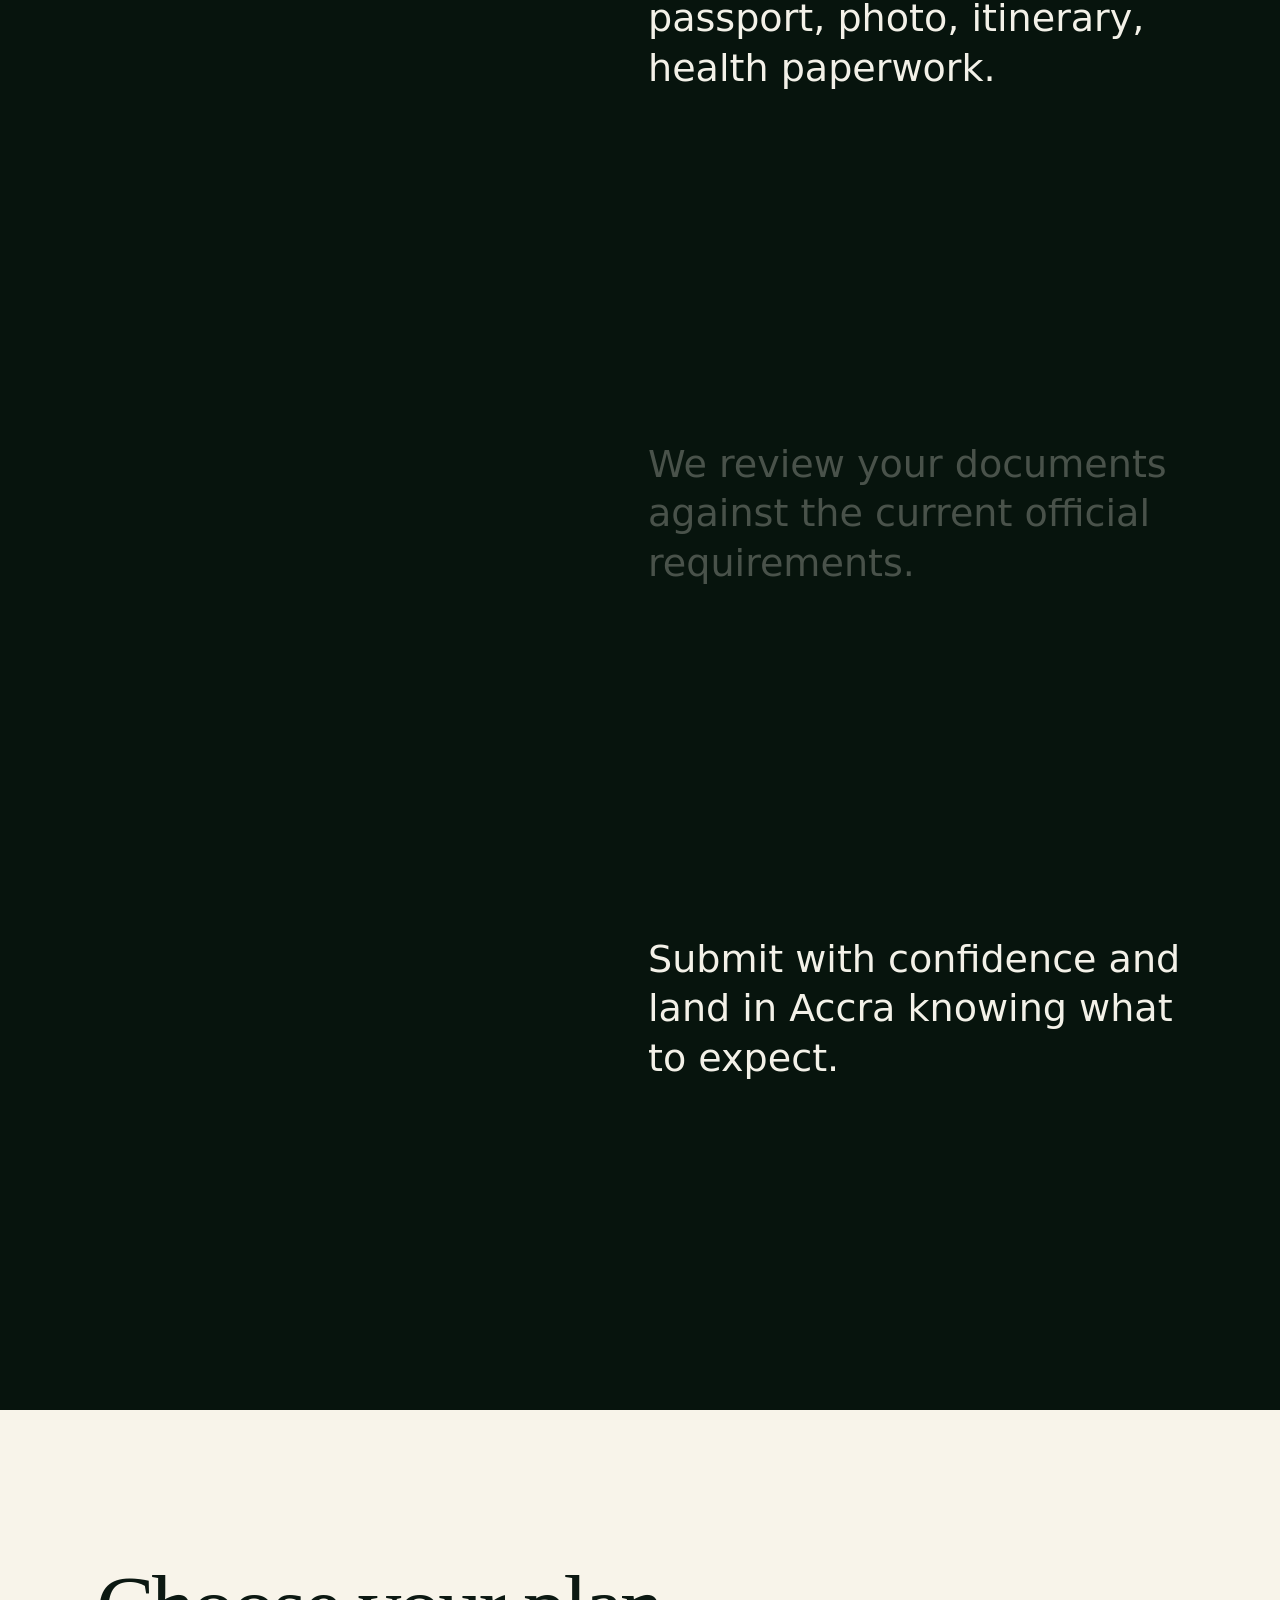
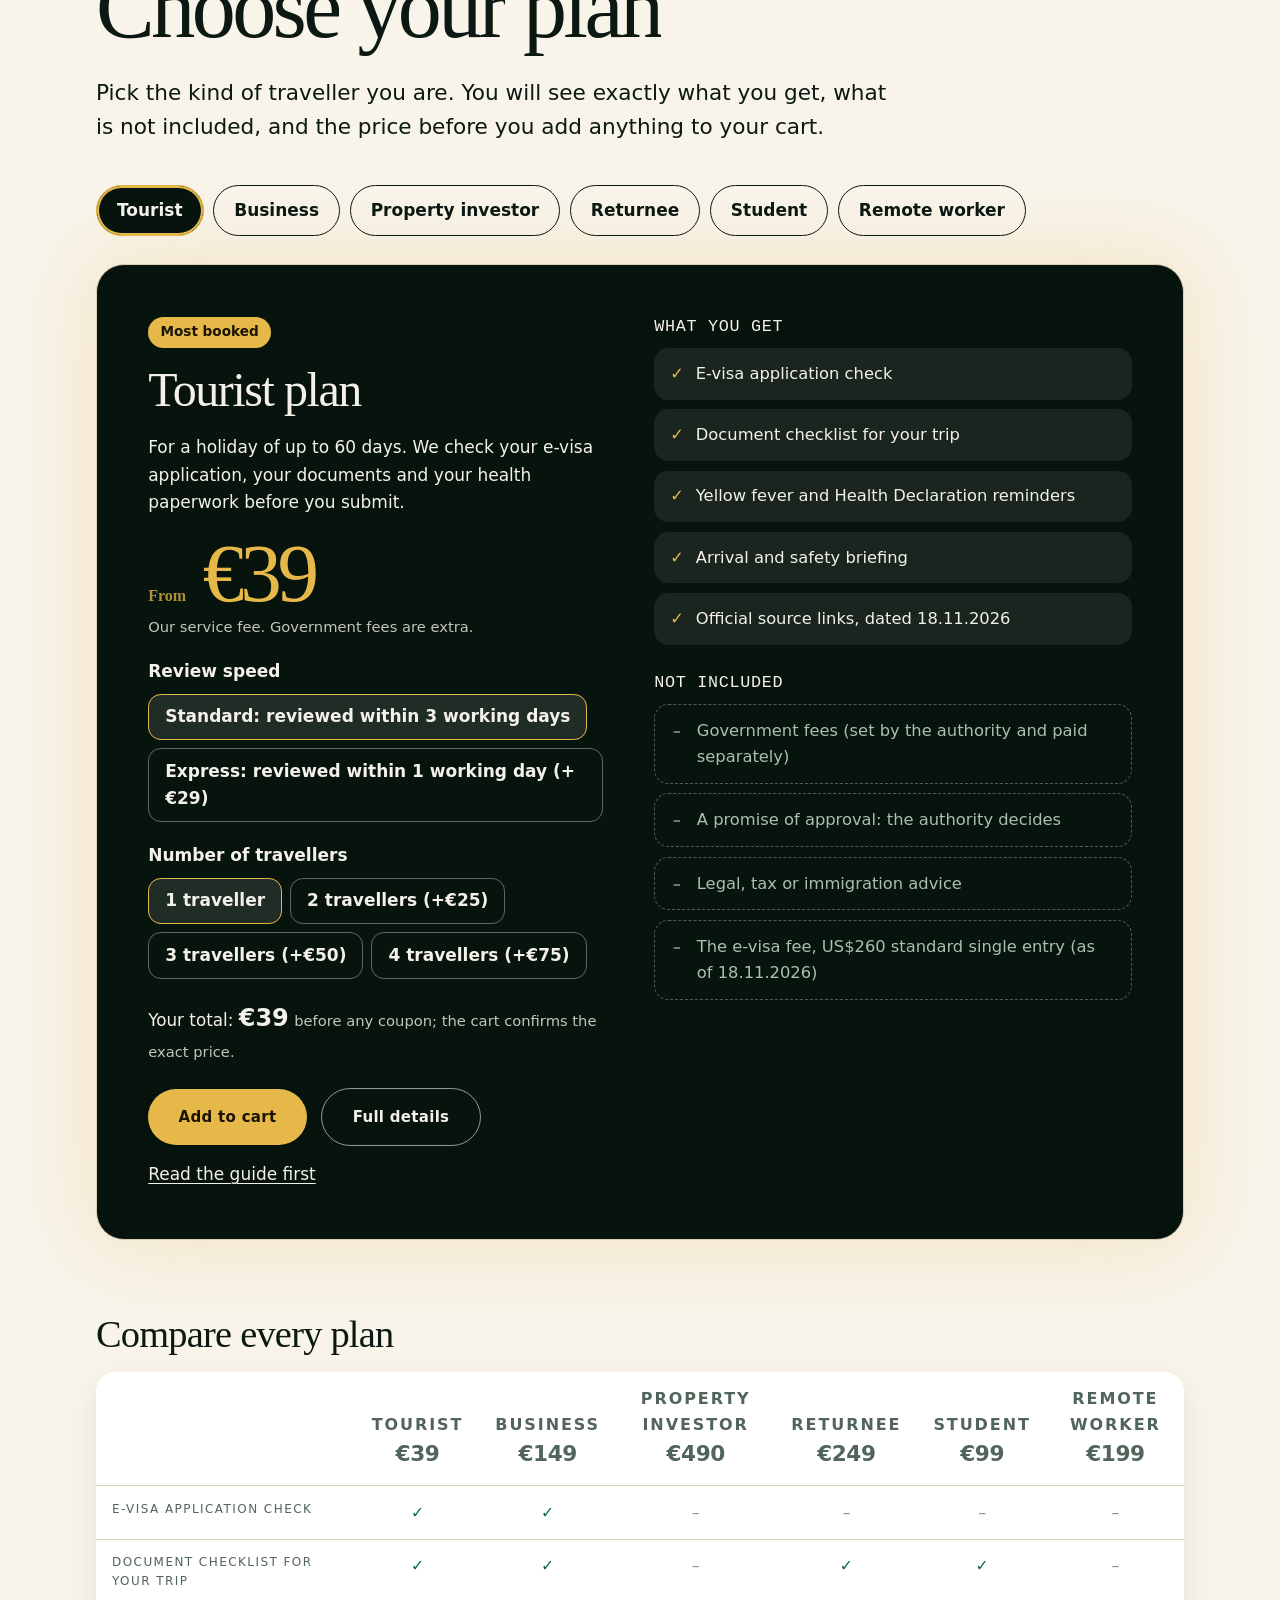
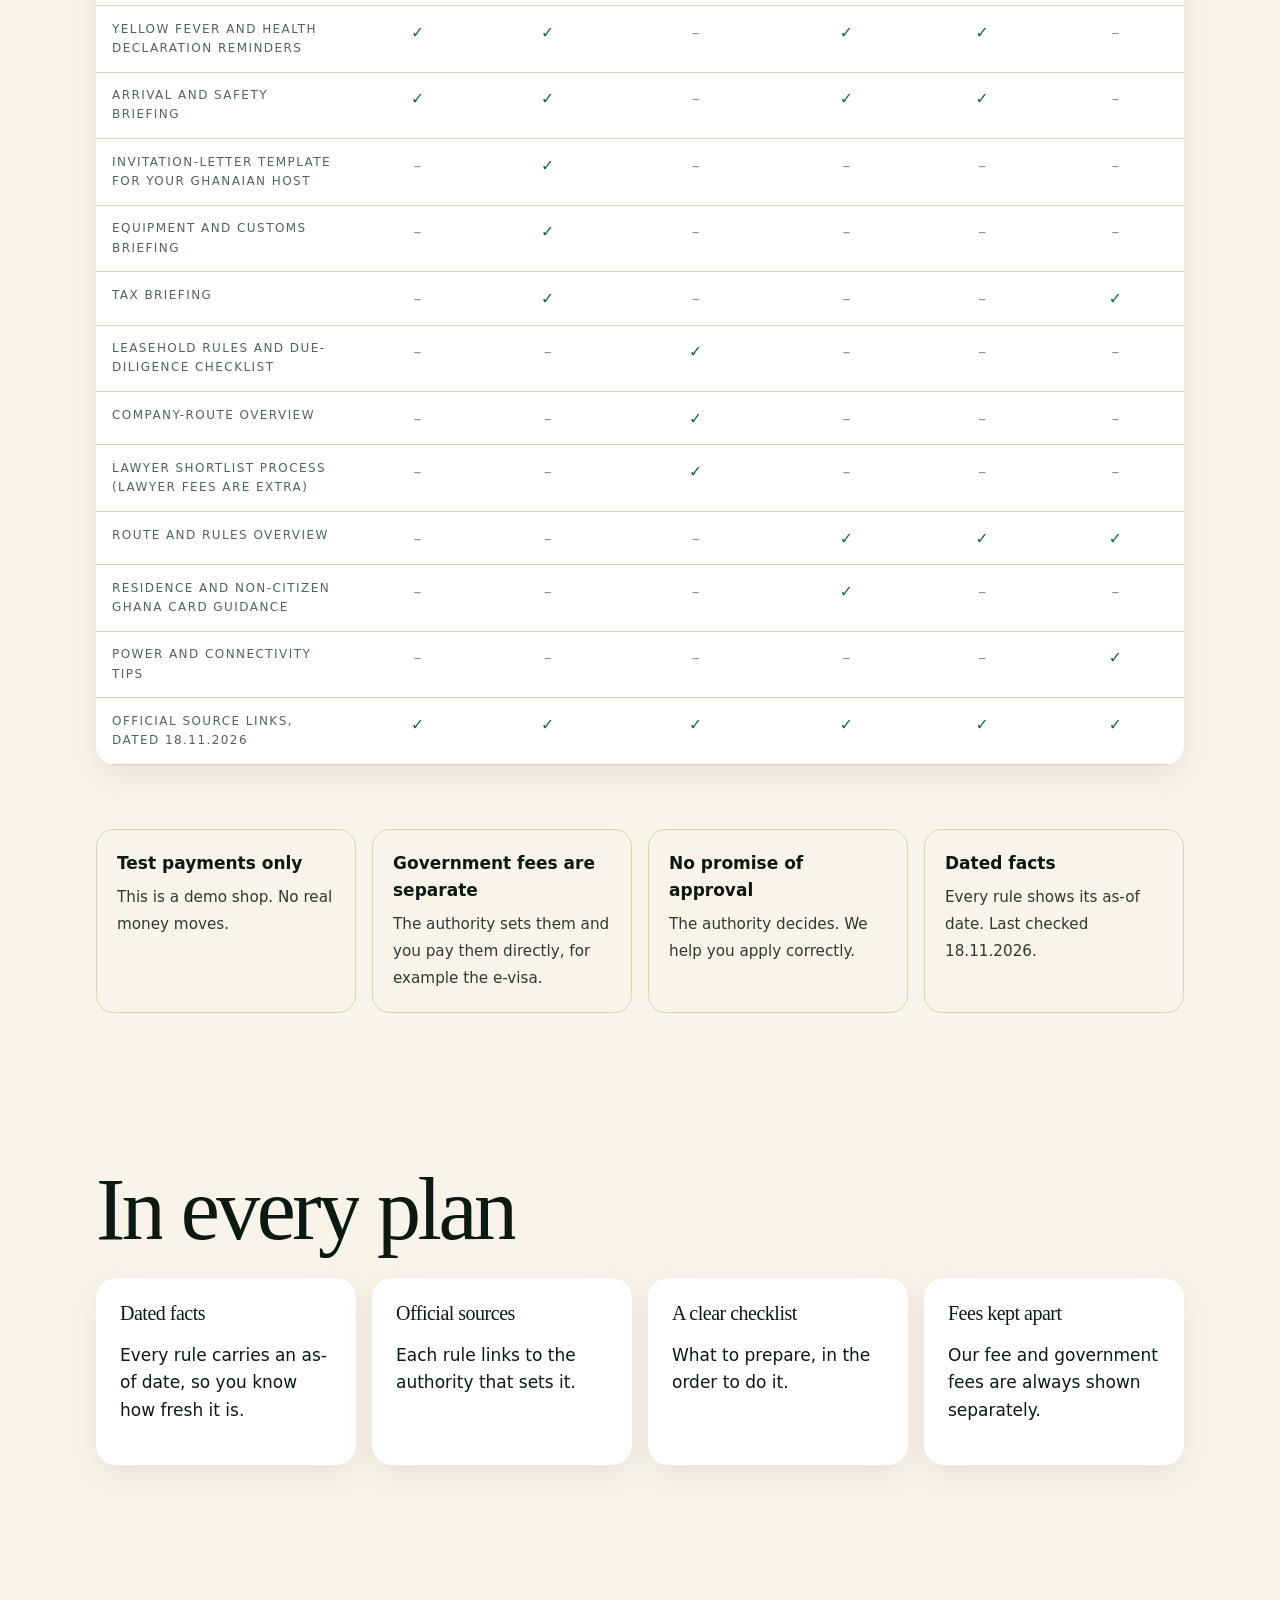
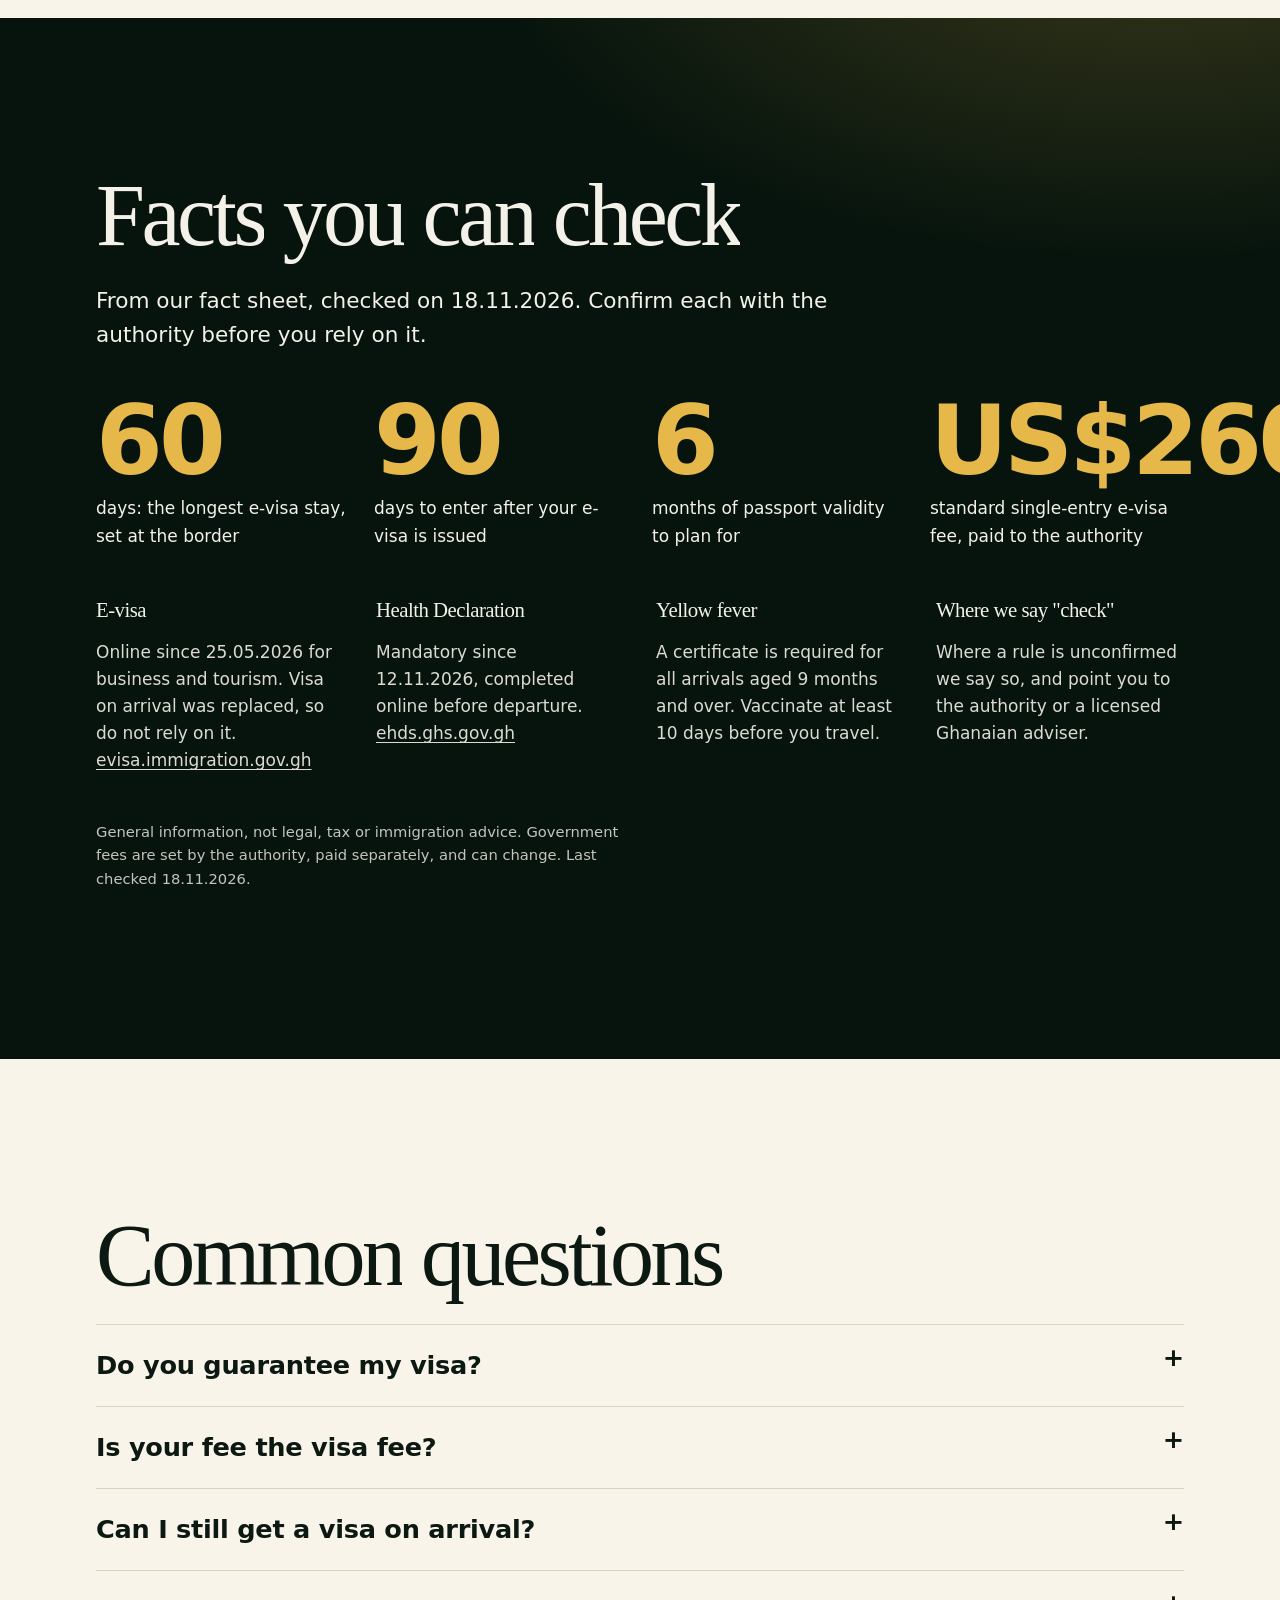
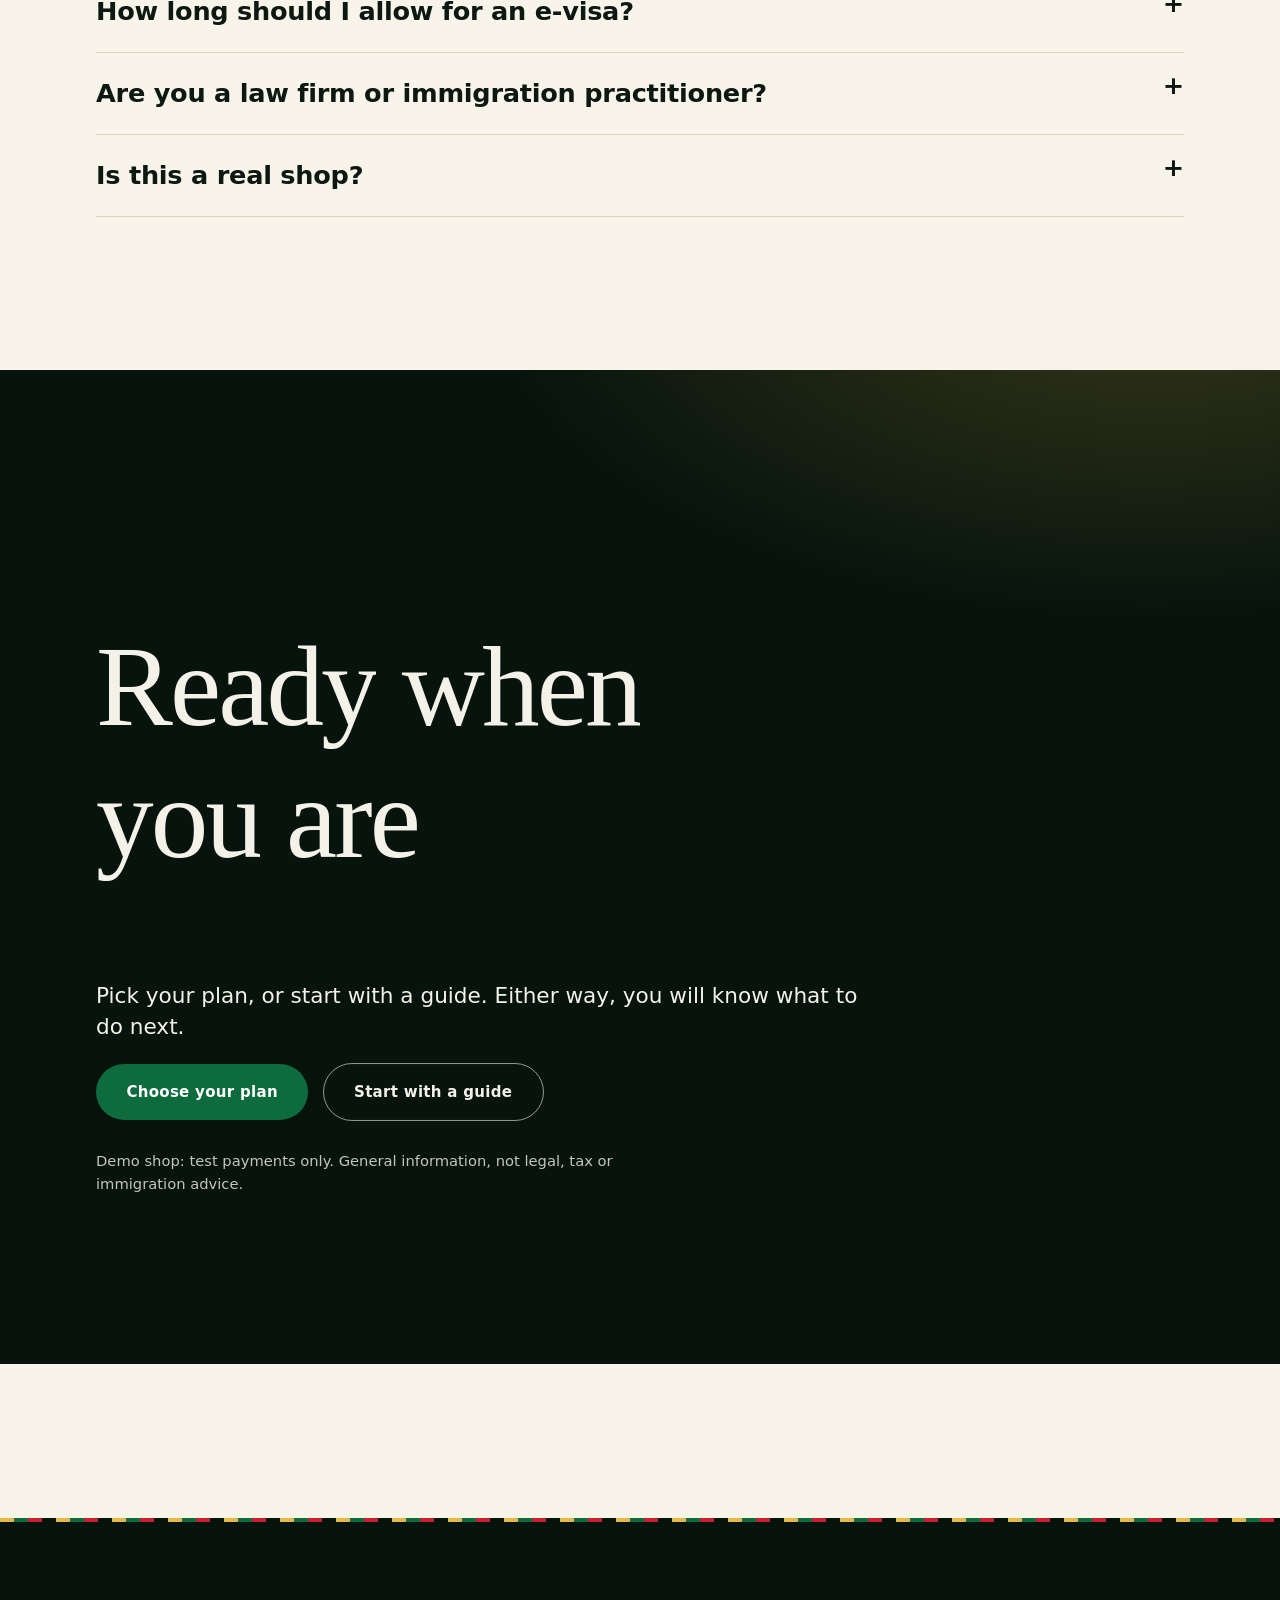
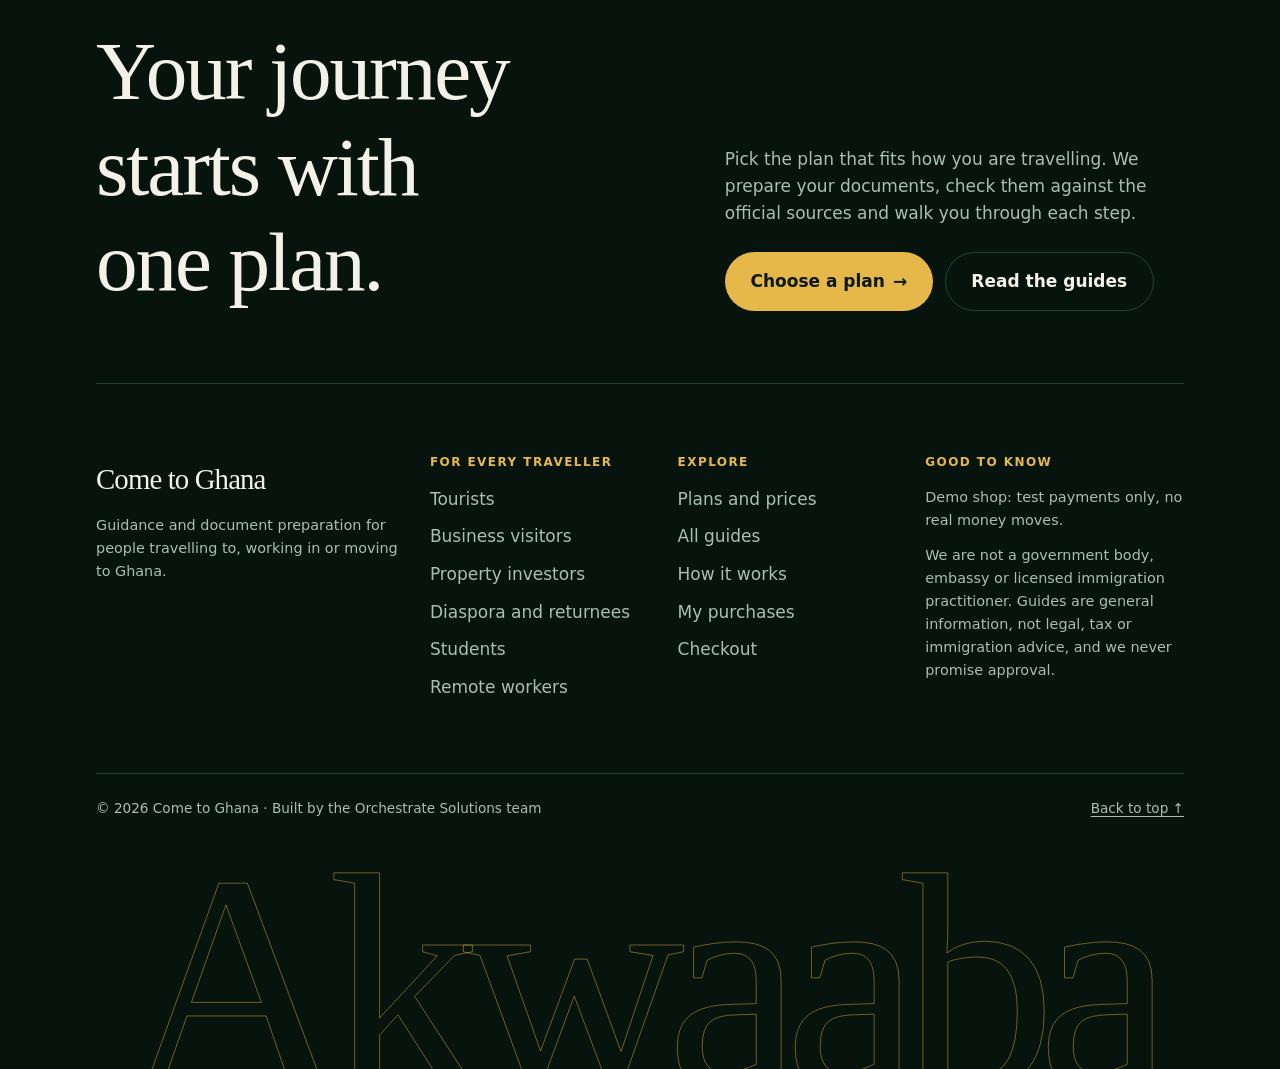
==== commit 8cfd6ecf: "Home: rebuilt plan chooser with traveller selector, options and live total, what you get and not inc" ====
--- a/index.html
+++ b/index.html
@@ -23,22 +23,57 @@
   .h-h2 { font-size: clamp(2.4rem, 7vw, 5.5rem); letter-spacing: -.04em; line-height: 1; margin: 0 0 1.5rem; max-width: 16ch; }
   .h-sub { max-width: 58ch; font-size: clamp(1.1rem, 2vw, 1.35rem); margin: 0 0 2.5rem; }
 
+  .h-vh { position: absolute; width: 1px; height: 1px; overflow: hidden; clip: rect(0 0 0 0); white-space: nowrap; }
   /* plan chooser */
-  .h-tabs { display: flex; flex-wrap: wrap; gap: .6rem; margin: 0 0 2rem; padding: 0; list-style: none; }
+  .h-tabs { display: flex; flex-wrap: wrap; gap: .6rem; margin: 0 0 1.75rem; padding: 0; list-style: none; }
   .h-tab { font: inherit; font-weight: 700; padding: .7rem 1.25rem; border-radius: 999px; border: 1.5px solid currentColor; background: transparent; color: inherit; cursor: pointer; transition: background .3s, color .3s, transform .3s cubic-bezier(.2,.7,.2,1); }
   .h-tab:hover { transform: translateY(-2px); }
-  .h-tab[aria-selected="true"] { background: var(--accent, #0f6b3f); color: var(--on-accent, #fff); border-color: var(--accent, #0f6b3f); }
-  .h-tab:focus-visible { outline: 3px solid var(--accent, #0f6b3f); outline-offset: 3px; }
-  .h-panel { display: grid; gap: clamp(1.5rem, 4vw, 4rem); grid-template-columns: 1fr; align-items: start; padding: clamp(1.5rem, 4vw, 3.5rem); border-radius: 1.75rem; background: var(--surface, #fff); box-shadow: 0 30px 80px rgba(0,0,0,.12); }
-  @media (min-width: 52rem) { .h-panel { grid-template-columns: 1fr 1.1fr; } }
-  .h-panel h3 { font-size: clamp(1.8rem, 4vw, 3rem); letter-spacing: -.03em; margin: 0 0 .75rem; }
-  .h-price { font-size: clamp(2.75rem, 7vw, 5rem); font-weight: 800; letter-spacing: -.04em; line-height: 1; margin: 1rem 0 .25rem; }
+  .h-tab[aria-selected="true"] { background: var(--plan-feat-bg, #111); color: var(--plan-feat-ink, #fff); border-color: var(--plan-feat-border, #e6b84a); box-shadow: 0 0 0 2px var(--plan-feat-border, #e6b84a) inset; }
+  .h-tab:focus-visible, .h-seg label:focus-within { outline: 3px solid var(--accent, #0f6b3f); outline-offset: 3px; }
+  .h-panel { border: 1px solid var(--plan-border, transparent); display: grid; gap: clamp(1.75rem, 4vw, 4rem); grid-template-columns: 1fr; align-items: start; padding: clamp(1.5rem, 4vw, 3.5rem); border-radius: var(--plan-radius, 1.75rem); background: var(--plan-feat-bg, #0a1c12); color: var(--plan-feat-ink, #fff); box-shadow: var(--plan-feat-glow, 0 30px 80px rgba(0,0,0,.2)); }
+  @media (min-width: 56rem) { .h-panel { grid-template-columns: minmax(0, 1fr) minmax(0, 1.05fr); } }
+  .h-badge { display: inline-block; padding: var(--plan-badge-pad, .3rem .9rem); border-radius: 999px; background: var(--plan-badge-bg, #e6b84a); color: var(--plan-badge-ink, #1b1403); font-weight: 700; font-size: .85rem; margin-bottom: .9rem; }
+  .h-panel h3 { font-size: clamp(1.9rem, 4vw, 3rem); letter-spacing: -.03em; margin: 0 0 .75rem; }
+  .h-price { font-family: var(--plan-price-font, inherit); color: var(--plan-price-feat, #e6b84a); font-size: var(--plan-price-size, 4rem); font-weight: var(--plan-price-weight, 500); letter-spacing: var(--plan-price-track, -.04em); line-height: var(--plan-price-lh, 1); margin: 1.25rem 0 .25rem; font-variant-numeric: tabular-nums; }
   .h-price small { font-size: 1rem; font-weight: 600; letter-spacing: 0; opacity: .75; }
-  .h-incl { list-style: none; margin: 0; padding: 0; display: grid; gap: .8rem; }
-  .h-incl li { padding: .9rem 1.1rem; border-radius: .9rem; background: var(--bg-alt, #f1f5f1); display: flex; gap: .75rem; font-size: 1.05rem; }
-  .h-incl li::before { content: "✓"; font-weight: 800; color: var(--accent, #0f6b3f); }
+  .h-opt { border: 0; padding: 0; margin: 1.25rem 0 0; }
+  .h-opt legend { font-weight: 700; margin-bottom: .5rem; padding: 0; }
+  .h-seg { display: flex; flex-wrap: wrap; gap: .5rem; }
+  .h-seg label { cursor: pointer; }
+  .h-seg input { position: absolute; opacity: 0; pointer-events: none; }
+  .h-seg span { display: inline-block; padding: .55rem 1rem; border-radius: .8rem; border: 1.5px solid rgba(255,255,255,.35); font-weight: 600; transition: background .25s, border-color .25s; }
+  .h-seg input:checked + span { border-color: var(--plan-feat-border, #e6b84a); background: rgba(255,255,255,.1); }
+  .h-seg input:focus-visible + span { outline: 3px solid var(--plan-feat-border, #e6b84a); outline-offset: 2px; }
+  .h-total { margin: 1.25rem 0 0; font-size: 1.05rem; }
+  .h-total b { font-size: 1.5rem; font-variant-numeric: tabular-nums; }
   .h-panel .h-cta { margin-top: 1.5rem; }
+  .h-panel a:not(.shop-btn) { color: inherit; }
+  .h-panel .shop-btn { background: var(--plan-badge-bg, #e6b84a); color: var(--plan-badge-ink, #1b1403); }
+  .h-panel .shop-btn--ghost { background: transparent; color: inherit; border: 1.5px solid rgba(255,255,255,.55); }
   .h-note { font-size: .92rem; opacity: .8; margin-top: 1rem; max-width: 60ch; }
+  .h-col h4 { margin: 0 0 .75rem; font-size: 1.05rem; letter-spacing: .04em; text-transform: uppercase; font-family: var(--font-mono, ui-monospace, monospace); }
+  .h-incl, .h-excl { list-style: none; margin: 0 0 1.75rem; padding: 0; display: grid; gap: .6rem; }
+  .h-incl li, .h-excl li { padding: .8rem 1rem .8rem 2.6rem; border-radius: .9rem; position: relative; font-size: 1.02rem; }
+  .h-incl li { background: rgba(255,255,255,.07); }
+  .h-incl li::before { content: "✓"; position: absolute; left: 1rem; font-weight: 800; color: var(--plan-check-feat, #e6b84a); }
+  .h-excl li { border: 1.5px dashed rgba(255,255,255,.3); color: var(--plan-feat-soft, inherit); }
+  .h-excl li::before { content: "–"; position: absolute; left: 1.1rem; font-weight: 800; opacity: .6; }
+  .h-compare { margin-top: clamp(2.5rem, 6vw, 4.5rem); }
+  .h-compare h3 { font-size: clamp(1.6rem, 3.5vw, 2.4rem); letter-spacing: -.02em; margin: 0 0 1rem; }
+  .h-scroll { overflow-x: auto; border-radius: 1.25rem; box-shadow: 0 10px 30px rgba(0,0,0,.08); background: var(--surface, #fff); }
+  .h-table { border-collapse: separate; border-spacing: 0; width: 100%; min-width: 46rem; font-size: .98rem; }
+  .h-table th, .h-table td { padding: .85rem 1rem; text-align: center; border-bottom: 1px solid var(--line, rgba(128,128,128,.25)); }
+  .h-table thead th { position: sticky; top: 0; background: var(--surface, #fff); font-size: 1rem; vertical-align: bottom; }
+  .h-table tbody th { text-align: left; font-weight: 500; position: sticky; left: 0; background: var(--surface, #fff); min-width: 14rem; }
+  .h-table thead th:first-child { position: sticky; left: 0; z-index: 2; text-align: left; }
+  .h-table .h-pr { display: block; font-size: 1.35rem; font-weight: 800; letter-spacing: -.02em; }
+  .h-table .on { color: var(--plan-check, #0f6b3f); font-weight: 800; }
+  .h-table .off { color: var(--plan-cross, #8a948d); }
+  .h-table tr.is-cur :is(th, td) { background: var(--accent-soft, rgba(15,107,63,.1)); }
+  .h-assure { list-style: none; margin: clamp(2.5rem, 6vw, 4rem) 0 0; padding: 0; display: grid; gap: 1rem; grid-template-columns: repeat(auto-fit, minmax(14rem, 1fr)); }
+  .h-assure li { padding: 1.25rem; border-radius: 1.1rem; border: 1.5px solid var(--line, rgba(128,128,128,.35)); }
+  .h-assure strong { display: block; margin-bottom: .35rem; }
+  .h-assure span { font-size: .95rem; opacity: .85; }
 
   /* trust */
   .h-facts { display: grid; gap: 2rem 1.5rem; grid-template-columns: repeat(auto-fit, minmax(13rem, 1fr)); margin: 0 0 3rem; }
@@ -111,12 +146,17 @@
 
   <section class="hv-section" id="plans" aria-labelledby="plans-h">
     <div class="hv-wrap">
-      <h2 id="plans-h" class="h-h2">Which traveller are you?</h2>
-      <p class="h-sub">Pick one and see exactly what you get. Our fee is separate from government fees, which the authority sets and you pay directly.</p>
+      <h2 id="plans-h" class="h-h2">Choose your plan</h2>
+      <p class="h-sub">Pick the kind of traveller you are. You will see exactly what you get, what is not included, and the price before you add anything to your cart.</p>
       <div id="chooser">
         <p><a class="shop-btn" href="pages/services.html">See every plan and price</a></p>
       </div>
-      <p class="h-note">Prices are from our price list, per traveller type at standard speed for one traveller; speed and extra travellers are chosen at the cart. Government fees are extra. Last checked 18.11.2026.</p>
+      <ul class="h-assure" aria-label="Good to know">
+        <li><strong>Test payments only</strong><span>This is a demo shop. No real money moves.</span></li>
+        <li><strong>Government fees are separate</strong><span>The authority sets them and you pay them directly, for example the e-visa.</span></li>
+        <li><strong>No promise of approval</strong><span>The authority decides. We help you apply correctly.</span></li>
+        <li><strong>Dated facts</strong><span>Every rule shows its as-of date. Last checked 18.11.2026.</span></li>
+      </ul>
     </div>
   </section>
 
--- a/css/tokens.css
+++ b/css/tokens.css
@@ -132,3 +132,62 @@
   background-clip: text;
   color: transparent;
 }
+
+/* Plan cards (pricing section). Pattern from pricing-page write-ups (opinions, not measured): ONE featured plan,
+   a short badge, the price as the largest thing on the card, quiet "from" and "per" text, a clear included/not-included list.
+   Standard card: white surface, hairline border. Featured card: --bg-dark with gold rule, gold badge, lifted shadow.
+   Contrast: --plan-badge-ink on --accent-bright 9.9:1; --plan-tag-ink on --plan-tag-bg 8.1:1; --plan-feat-ink on --plan-feat-bg 16.6:1.
+   --plan-cross (3.1:1) is a decorative marker only: the row text stays --muted (6.2:1 on white) and says "Not included". */
+:root {
+  --plan-bg: var(--surface);
+  --plan-border: var(--line);
+  --plan-radius: var(--radius-lg);
+  --plan-pad: clamp(1.5rem, 1rem + 2vw, 2.5rem);
+  --plan-gap: clamp(1rem, .5rem + 2vw, 2rem);
+  --plan-shadow: var(--shadow-sm);
+  --plan-shadow-hover: var(--shadow-lg);
+  --plan-lift: -6px;                         /* hover translateY */
+
+  /* Featured (recommended) plan */
+  --plan-feat-bg: var(--bg-dark);
+  --plan-feat-ink: var(--on-dark);
+  --plan-feat-soft: var(--on-dark-soft);
+  --plan-feat-border: var(--accent-bright);
+  --plan-feat-glow: var(--glow);
+  --plan-feat-scale: 1.03;                   /* desktop only; keep 1 on phone */
+
+  /* Badges: pill labels ("Most chosen", "Express", "Included") */
+  --plan-badge-bg: var(--accent-bright);
+  --plan-badge-ink: #1b1403;
+  --plan-badge-size: var(--label-size);
+  --plan-badge-pad: .35em .9em;
+  --plan-tag-bg: var(--accent-soft);          /* quiet tag on light cards */
+  --plan-tag-ink: #0a4f2c;
+
+  /* Price type: big serif numerals, small quiet currency/"from"/"per" */
+  --plan-price-size: clamp(3rem, 2rem + 4vw, 5.25rem);
+  --plan-price-weight: 500;
+  --plan-price-track: -.05em;
+  --plan-price-lh: .9;
+  --plan-price-font: var(--font-display);
+  --plan-price-feat: var(--accent-bright);   /* featured price colour */
+  --plan-price-note-size: var(--fs-xs);      /* "from", "per traveller", "gov fees separate" */
+  --plan-price-note: var(--muted);
+
+  /* Checklist */
+  --plan-check: var(--accent);                /* included tick */
+  --plan-check-feat: var(--accent-bright);
+  --plan-cross: #8a948d;                       /* not included: muted, never red */
+  --plan-row-gap: .7rem;
+  --plan-divider: var(--line);
+
+  /* Comparison table */
+  --table-head-bg: var(--bg-alt);
+  --table-row-alt: var(--surface-2);
+  --table-feat-col: var(--accent-soft);       /* tint behind the featured plan's column */
+  --table-line: var(--line);
+}
+
+@media (max-width: 40rem) {
+  :root { --plan-feat-scale: 1; --plan-lift: 0px; }
+}
--- a/css/layout.css
+++ b/css/layout.css
@@ -42,7 +42,7 @@
 
 /* ---------- Header ---------- */
 .hv-header { position: sticky; top: 0; z-index: 200; color: var(--ink, #10231a); view-transition-name: hv-header; transition: transform .55s var(--hv-ease); }
-.hv-header::before { content: ""; position: absolute; inset: 0; z-index: -1; background: color-mix(in srgb, var(--bg, #faf8f3) 82%, transparent); backdrop-filter: blur(18px) saturate(1.5); border-bottom: 1px solid var(--line, rgba(16,35,26,.12)); transition: opacity .4s; }
+.hv-header::before { content: ""; position: absolute; inset: 0; z-index: -1; background-color: var(--bg, #faf8f3); background: color-mix(in srgb, var(--bg, #faf8f3) 97%, transparent); backdrop-filter: blur(18px) saturate(1.5); border-bottom: 1px solid var(--line, rgba(16,35,26,.12)); transition: opacity .4s; }
 .hv-header.is-hidden:not(.menu-open) { transform: translateY(-101%); }
 .hv-header-in { padding-inline: max(var(--hv-gutter), calc((100% - var(--hv-max)) / 2 + var(--hv-gutter))); height: var(--hv-header-h); display: flex; align-items: center; gap: .75rem; transition: height .45s var(--hv-ease); }
 .hv-header.is-stuck .hv-header-in { height: 3.75rem; }
--- a/css/shop/cart.css
+++ b/css/shop/cart.css
@@ -6,9 +6,9 @@
 .cd-btn:focus-visible, .cd-drawer :is(button, a):focus-visible { outline: none; box-shadow: var(--focus); }
 .cd-lock { overflow: hidden; }
 
-.cd-overlay { position: fixed; inset: 0; z-index: 90; background: rgba(7, 20, 13, .55); backdrop-filter: blur(3px); opacity: 0; transition: opacity var(--dur-fast) var(--ease); }
+.cd-overlay { position: fixed; inset: 0; z-index: 390; background: rgba(7, 20, 13, .55); backdrop-filter: blur(3px); opacity: 0; transition: opacity var(--dur-fast) var(--ease); }
 .cd-overlay.is-open { opacity: 1; }
-.cd-drawer { position: fixed; top: 0; right: 0; bottom: 0; z-index: 100; display: flex; flex-direction: column; width: min(28rem, 100%); background: var(--bg); color: var(--ink); box-shadow: none; visibility: hidden; transform: translateX(105%); transition: transform var(--dur) var(--ease-slow), visibility 0s var(--dur); }
+.cd-drawer { position: fixed; top: 0; right: 0; bottom: 0; z-index: 400; display: flex; flex-direction: column; width: min(28rem, 100%); background: var(--bg); color: var(--ink); box-shadow: none; visibility: hidden; transform: translateX(105%); transition: transform var(--dur) var(--ease-slow), visibility 0s var(--dur); }
 .cd-drawer.is-open { transition-delay: 0s; transform: none; visibility: visible; box-shadow: var(--shadow-lg); }
 .cd-drawer[hidden], .cd-overlay[hidden] { display: none; }
 
